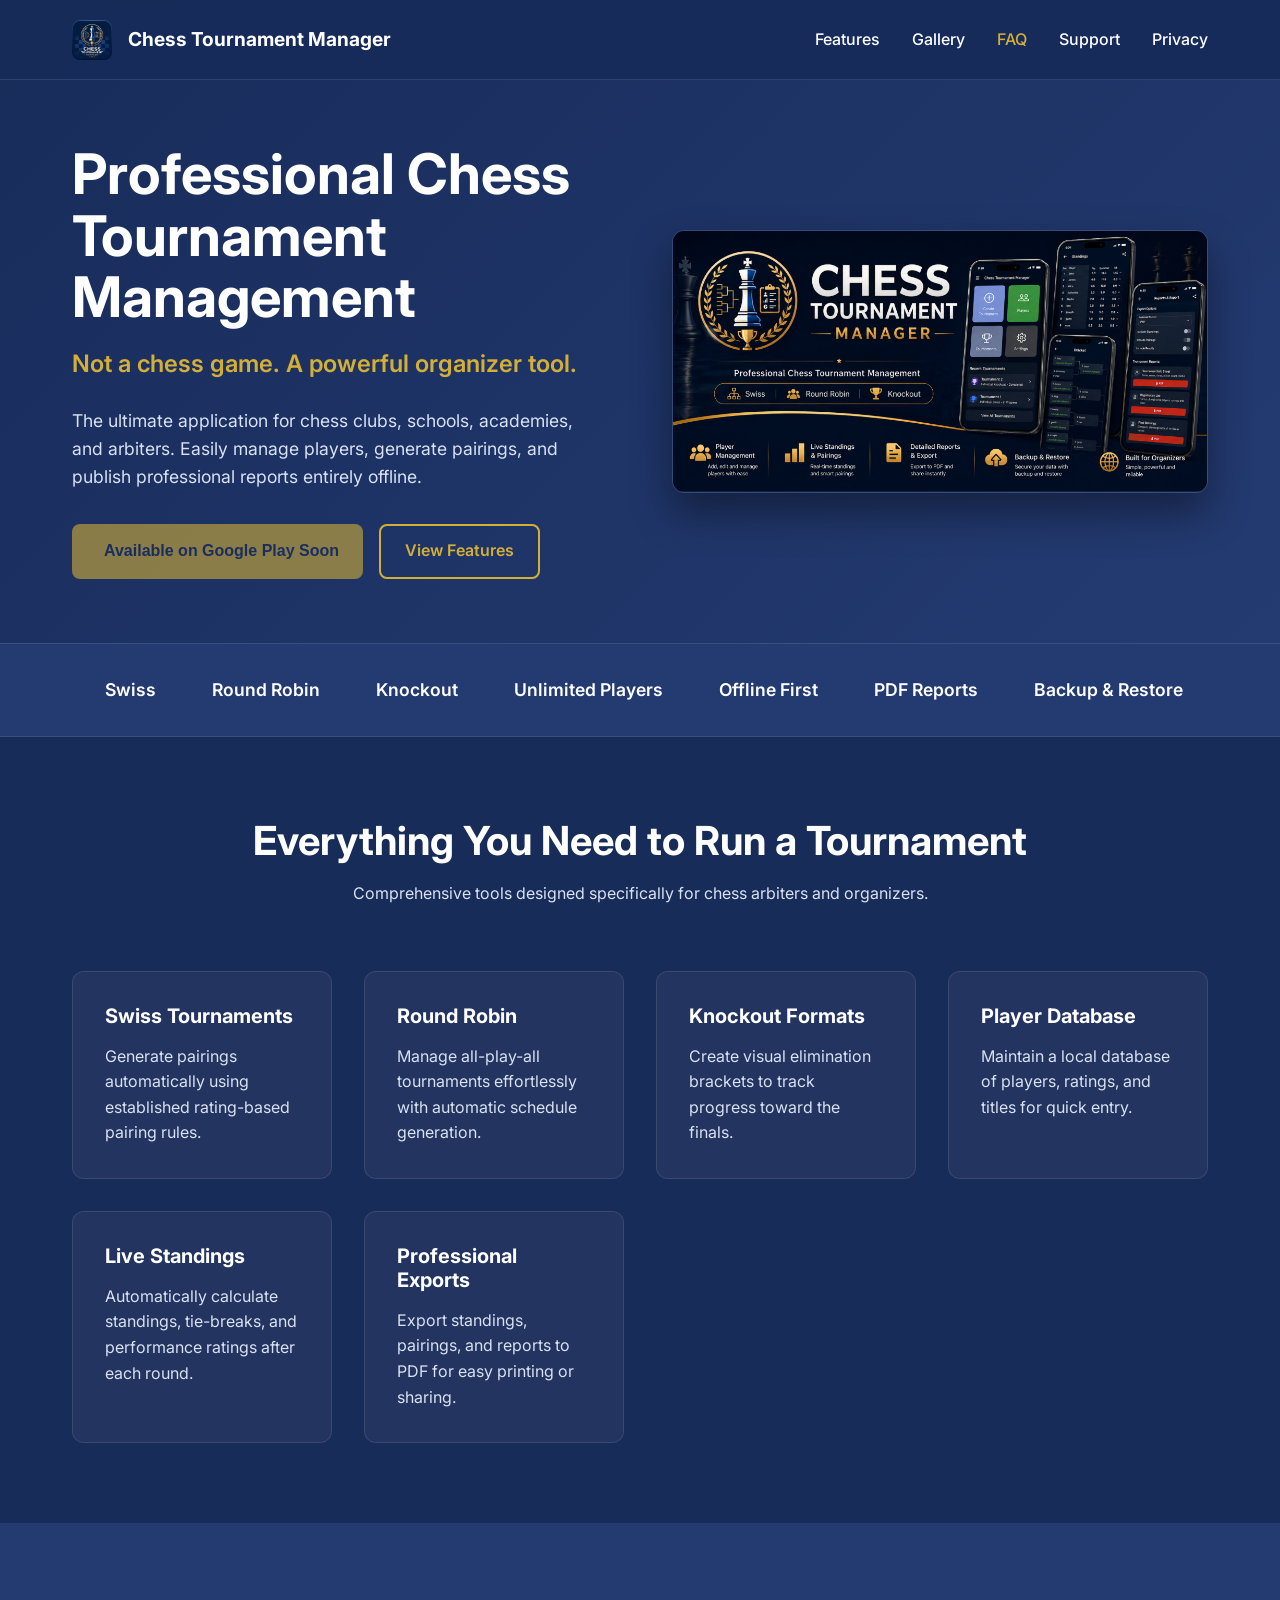
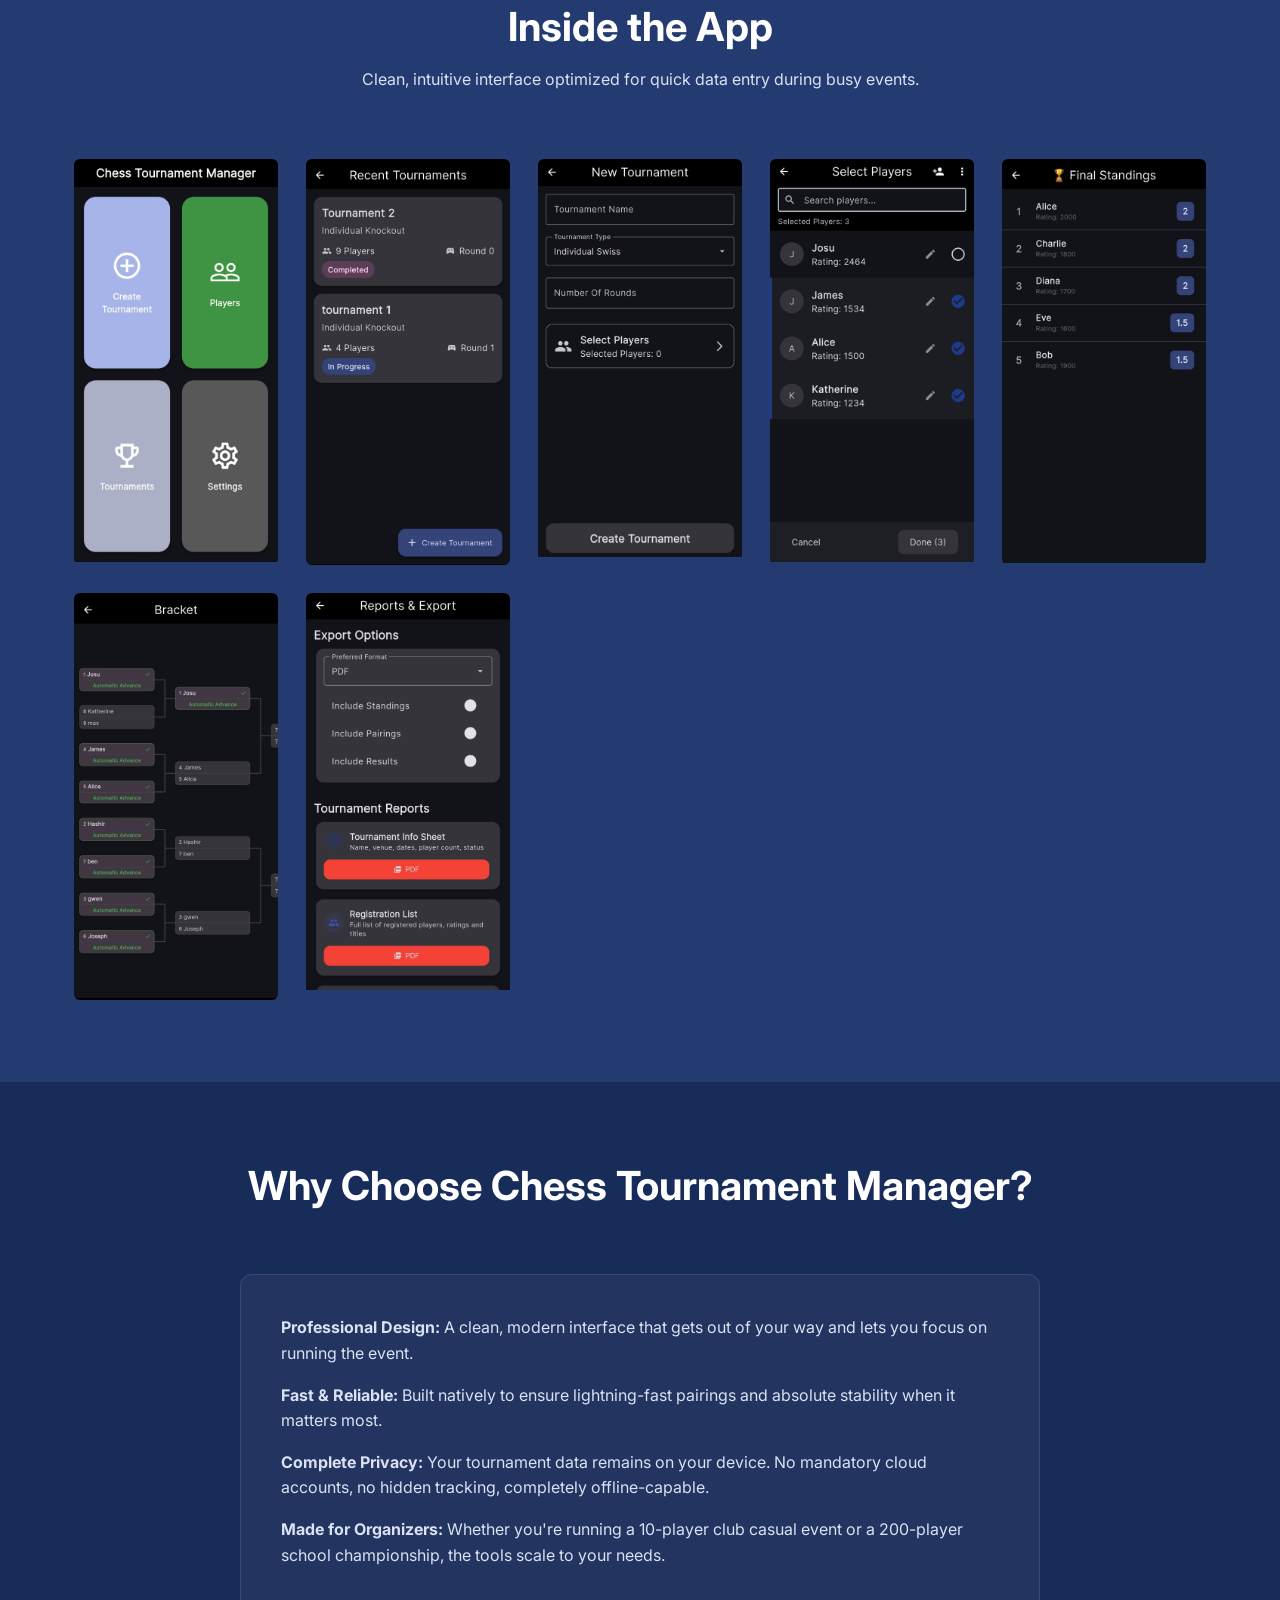
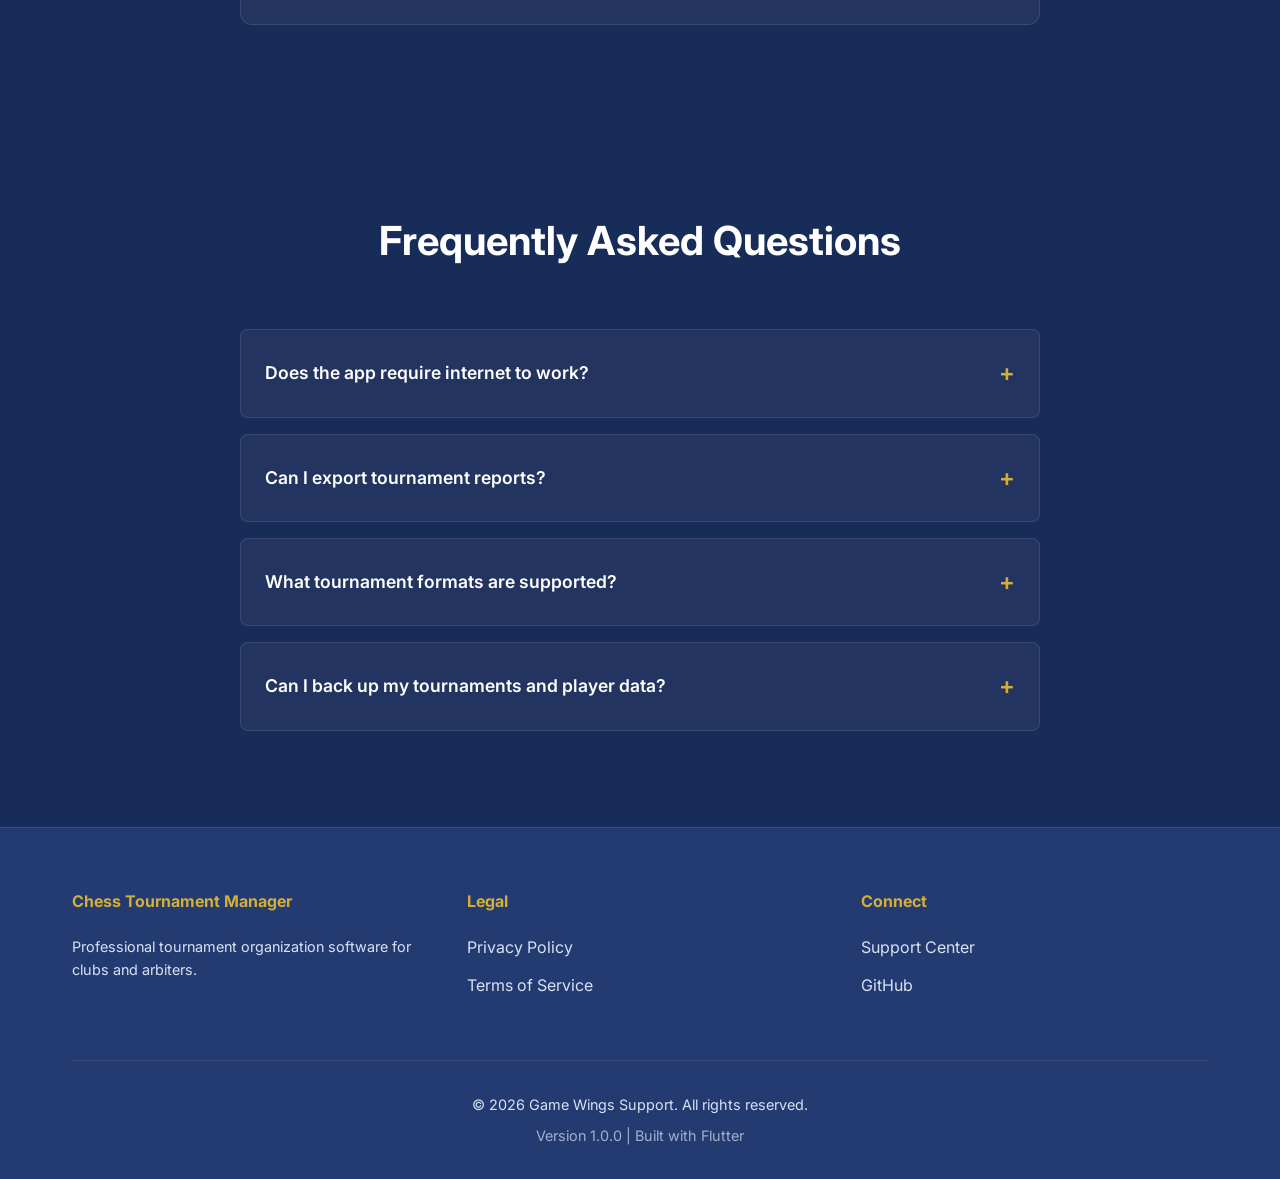
==== index.html @ 35e57555 "Initial release of Chess Tournament Manager website" ====
<!DOCTYPE html>
<html lang="en">
<head>
    <meta charset="UTF-8">
    <meta name="viewport" content="width=device-width, initial-scale=1.0">
    <meta name="description" content="Chess Tournament Manager is a professional application for organizing and managing chess tournaments including Swiss, Round Robin, and Knockout formats. Designed for clubs, schools, and academies.">
    
    <!-- Open Graph Tags -->
    <meta property="og:title" content="Chess Tournament Manager">
    <meta property="og:description" content="Professional chess tournament management application. Supports Swiss, Round Robin, Knockout, and more.">
    <meta property="og:type" content="website">
    <meta property="og:url" content="https://Rohith013.github.io/chesstournamentmanager-website/">
    <meta property="og:image" content="https://Rohith013.github.io/chesstournamentmanager-website/Images/feature-graphic.png">
    
    <!-- Twitter Card Tags -->
    <meta name="twitter:card" content="summary_large_image">
    <meta name="twitter:title" content="Chess Tournament Manager">
    <meta name="twitter:description" content="Professional chess tournament management application. Supports Swiss, Round Robin, Knockout, and more.">
    <meta name="twitter:image" content="https://Rohith013.github.io/chesstournamentmanager-website/Images/feature-graphic.png">

    <!-- SEO Links -->
    <link rel="canonical" href="https://Rohith013.github.io/chesstournamentmanager-website/">
    <link rel="icon" type="image/png" href="Images/logo.png">

    <title>Chess Tournament Manager | Professional Tournament Software</title>

    <!-- Google Fonts: Inter -->
    <link rel="preconnect" href="https://fonts.googleapis.com">
    <link rel="preconnect" href="https://fonts.gstatic.com" crossorigin>
    <link href="https://fonts.googleapis.com/css2?family=Inter:wght@400;500;600;700&display=swap" rel="stylesheet">
    
    <!-- Phosphor Icons -->
    <script src="https://unpkg.com/@phosphor-icons/web"></script>

    <!-- Styles -->
    <link rel="stylesheet" href="css/style.css">
</head>
<body>

    <!-- Header -->
    <header>
        <div class="container nav-container">
            <a href="index.html" class="logo-container" aria-label="Chess Tournament Manager Home">
                <img src="Images/logo.png" alt="Chess Tournament Manager Logo">
                <span>Chess Tournament Manager</span>
            </a>
            
            <button class="mobile-menu-btn" aria-label="Toggle Navigation Menu">
                <i class="ph ph-list"></i>
            </button>
            
            <nav>
                <ul class="nav-links">
                    <li><a href="#features">Features</a></li>
                    <li><a href="#screenshots">Gallery</a></li>
                    <li><a href="#faq">FAQ</a></li>
                    <li><a href="support.html">Support</a></li>
                    <li><a href="privacy.html">Privacy</a></li>
                </ul>
            </nav>
        </div>
    </header>

    <!-- Main Content -->
    <main>
        <!-- Hero Section -->
        <section class="hero fade-in">
            <div class="container hero-content">
                <div class="hero-text">
                    <h1>Professional Chess Tournament Management</h1>
                    <p class="hero-subtitle">Not a chess game. A powerful organizer tool.</p>
                    <p class="hero-description">The ultimate application for chess clubs, schools, academies, and arbiters. Easily manage players, generate pairings, and publish professional reports entirely offline.</p>
                    
                    <div class="hero-buttons">
                        <button class="btn btn-primary disabled" aria-label="Download App" disabled>
                            <i class="ph-fill ph-google-play-logo"></i>
                            Available on Google Play Soon
                        </button>
                        <a href="#features" class="btn btn-secondary">
                            View Features
                        </a>
                    </div>
                </div>
                <div class="hero-image-container">
                    <img src="Images/feature-graphic.png" alt="Chess Tournament Manager App Preview showing tournament brackets and standings">
                </div>
            </div>
        </section>

        <!-- Statistics/Highlights Bar -->
        <section class="stats-bar fade-in">
            <div class="container">
                <div class="stats-grid">
                    <div class="stat-item">
                        <i class="ph ph-check-circle"></i> Swiss
                    </div>
                    <div class="stat-item">
                        <i class="ph ph-check-circle"></i> Round Robin
                    </div>
                    <div class="stat-item">
                        <i class="ph ph-check-circle"></i> Knockout
                    </div>
                    <div class="stat-item">
                        <i class="ph ph-users"></i> Unlimited Players
                    </div>
                    <div class="stat-item">
                        <i class="ph ph-wifi-slash"></i> Offline First
                    </div>
                    <div class="stat-item">
                        <i class="ph ph-file-pdf"></i> PDF Reports
                    </div>
                    <div class="stat-item">
                        <i class="ph ph-cloud-arrow-up"></i> Backup & Restore
                    </div>
                </div>
            </div>
        </section>

        <!-- Features Section -->
        <section id="features" class="features section-padding fade-in">
            <div class="container">
                <div class="section-header">
                    <h2>Everything You Need to Run a Tournament</h2>
                    <p>Comprehensive tools designed specifically for chess arbiters and organizers.</p>
                </div>
                
                <div class="features-grid">
                    <div class="feature-card">
                        <i class="ph ph-git-merge feature-icon"></i>
                        <h3>Swiss Tournaments</h3>
                        <p>Generate pairings automatically using established rating-based pairing rules.</p>
                    </div>
                    <div class="feature-card">
                        <i class="ph ph-arrows-clockwise feature-icon"></i>
                        <h3>Round Robin</h3>
                        <p>Manage all-play-all tournaments effortlessly with automatic schedule generation.</p>
                    </div>
                    <div class="feature-card">
                        <i class="ph ph-tree-structure feature-icon"></i>
                        <h3>Knockout Formats</h3>
                        <p>Create visual elimination brackets to track progress toward the finals.</p>
                    </div>
                    <div class="feature-card">
                        <i class="ph ph-address-book feature-icon"></i>
                        <h3>Player Database</h3>
                        <p>Maintain a local database of players, ratings, and titles for quick entry.</p>
                    </div>
                    <div class="feature-card">
                        <i class="ph ph-list-numbers feature-icon"></i>
                        <h3>Live Standings</h3>
                        <p>Automatically calculate standings, tie-breaks, and performance ratings after each round.</p>
                    </div>
                    <div class="feature-card">
                        <i class="ph ph-download-simple feature-icon"></i>
                        <h3>Professional Exports</h3>
                        <p>Export standings, pairings, and reports to PDF for easy printing or sharing.</p>
                    </div>
                </div>
            </div>
        </section>

        <!-- Screenshots Section -->
        <section id="screenshots" class="screenshots section-padding fade-in">
            <div class="container">
                <div class="section-header">
                    <h2>Inside the App</h2>
                    <p>Clean, intuitive interface optimized for quick data entry during busy events.</p>
                </div>
                
                <div class="gallery-container">
                    <div class="gallery-item" tabindex="0" role="button" aria-label="View Home Screen">
                        <img src="Images/screenshots/home.jpeg" alt="App Home Dashboard">
                    </div>
                    <div class="gallery-item" tabindex="0" role="button" aria-label="View Tournaments List">
                        <img src="Images/screenshots/tournaments.jpg" alt="Active Tournaments List">
                    </div>
                    <div class="gallery-item" tabindex="0" role="button" aria-label="View Create Tournament Screen">
                        <img src="Images/screenshots/create-tournament.jpg" alt="Create New Tournament Screen">
                    </div>
                    <div class="gallery-item" tabindex="0" role="button" aria-label="View Player Selection">
                        <img src="Images/screenshots/player-selection.jpg" alt="Player Selection and Database">
                    </div>
                    <div class="gallery-item" tabindex="0" role="button" aria-label="View Standings">
                        <img src="Images/screenshots/standings.jpg" alt="Live Tournament Standings">
                    </div>
                    <div class="gallery-item" tabindex="0" role="button" aria-label="View Brackets">
                        <img src="Images/screenshots/brackets.jpg" alt="Knockout Tournament Brackets">
                    </div>
                    <div class="gallery-item" tabindex="0" role="button" aria-label="View Reports">
                        <img src="Images/screenshots/reports.jpg" alt="Tournament PDF Reports Generation">
                    </div>
                </div>
            </div>
        </section>

        <!-- Why Choose Us Section -->
        <section class="why-choose section-padding fade-in">
            <div class="container">
                <div class="section-header">
                    <h2>Why Choose Chess Tournament Manager?</h2>
                </div>
                <div class="content-container">
                    <div class="content-block">
                        <p><strong>Professional Design:</strong> A clean, modern interface that gets out of your way and lets you focus on running the event.</p>
                        <p><strong>Fast & Reliable:</strong> Built natively to ensure lightning-fast pairings and absolute stability when it matters most.</p>
                        <p><strong>Complete Privacy:</strong> Your tournament data remains on your device. No mandatory cloud accounts, no hidden tracking, completely offline-capable.</p>
                        <p><strong>Made for Organizers:</strong> Whether you're running a 10-player club casual event or a 200-player school championship, the tools scale to your needs.</p>
                    </div>
                </div>
            </div>
        </section>

        <!-- FAQ Section -->
        <section id="faq" class="faq section-padding fade-in">
            <div class="container">
                <div class="section-header">
                    <h2>Frequently Asked Questions</h2>
                </div>
                <div class="faq-grid">
                    <details>
                        <summary>Does the app require internet to work?</summary>
                        <div class="faq-answer">
                            No. Chess Tournament Manager is designed as an "offline-first" application. You can create tournaments, add players, generate pairings, and calculate standings entirely without an internet connection. Internet is only required if you choose to share or export files via email/messaging apps.
                        </div>
                    </details>
                    <details>
                        <summary>Can I export tournament reports?</summary>
                        <div class="faq-answer">
                            Yes. You can export pairings, standings, and final tournament results as professional PDF files for printing or sharing.
                        </div>
                    </details>
                    <details>
                        <summary>What tournament formats are supported?</summary>
                        <div class="faq-answer">
                            The application fully supports Swiss System, Round Robin (All-Play-All), and Knockout (Elimination) tournament formats.
                        </div>
                    </details>
                    <details>
                        <summary>Can I back up my tournaments and player data?</summary>
                        <div class="faq-answer">
                            Yes. You can securely back up all your data to a local file on your device and restore it later or transfer it to another device.
                        </div>
                    </details>
                </div>
            </div>
        </section>
    </main>

    <!-- Lightbox Modal -->
    <div id="lightbox" class="lightbox" role="dialog" aria-modal="true" aria-label="Image Preview">
        <button class="lightbox-close" aria-label="Close Lightbox"><i class="ph ph-x"></i></button>
        <img id="lightbox-img" class="lightbox-content" src="" alt="">
    </div>

    <!-- Footer -->
    <footer>
        <div class="container">
            <div class="footer-grid">
                <div class="footer-col">
                    <h4>Chess Tournament Manager</h4>
                    <p style="color: var(--text-body); font-size: 0.9rem;">Professional tournament organization software for clubs and arbiters.</p>
                </div>
                
                <!-- Future Apps Container (Hidden for now, prepared structure) -->
                <!-- 
                <div class="footer-col">
                    <h4>Our Apps</h4>
                    <ul class="footer-links">
                        <li><a href="#">Chess Tournament Manager</a></li>
                        <li><span style="color: var(--text-body); opacity: 0.7;">Chess Trainer (Coming Soon)</span></li>
                    </ul>
                </div>
                -->

                <div class="footer-col">
                    <h4>Legal</h4>
                    <ul class="footer-links">
                        <li><a href="privacy.html">Privacy Policy</a></li>
                        <li><a href="terms.html">Terms of Service</a></li>
                    </ul>
                </div>
                
                <div class="footer-col">
                    <h4>Connect</h4>
                    <ul class="footer-links">
                        <li><a href="support.html">Support Center</a></li>
                        <li><a href="https://github.com/Rohith013/chesstournamentmanager-website" target="_blank" rel="noopener noreferrer">GitHub</a></li>
                    </ul>
                </div>
            </div>
            
            <div class="footer-bottom">
                <p>&copy; 2026 Game Wings Support. All rights reserved.</p>
                <p style="margin-top: 0.5rem; opacity: 0.7;">Version 1.0.0 | Built with Flutter</p>
            </div>
        </div>
    </footer>

    <!-- Scripts -->
    <script src="js/script.js"></script>
</body>
</html>
---- css/style.css ----
:root {
    /* Brand Colors */
    --primary-bg: #182C5A;
    --secondary-bg: #243B72;
    --card-bg: #22345F;
    --accent-gold: #D4AF37;
    --hover-gold: #F5C542;
    --text-main: #FFFFFF;
    --text-body: #D9E1F2;
    --border-color: rgba(255, 255, 255, 0.1);
    
    /* Typography */
    --font-heading: 'Inter', system-ui, -apple-system, sans-serif;
    --font-body: 'Inter', system-ui, -apple-system, sans-serif;
    
    /* Spacing & Layout */
    --max-width: 1200px;
    --header-height: 80px;
    
    /* Animation */
    --transition: 0.3s ease-in-out;
}

/* Reset & Base */
* {
    margin: 0;
    padding: 0;
    box-sizing: border-box;
}

html {
    scroll-behavior: smooth;
    font-size: 16px;
}

body {
    font-family: var(--font-body);
    background-color: var(--primary-bg);
    color: var(--text-body);
    line-height: 1.6;
    overflow-x: hidden;
}

h1, h2, h3, h4, h5, h6 {
    font-family: var(--font-heading);
    color: var(--text-main);
    line-height: 1.2;
}

a {
    color: var(--accent-gold);
    text-decoration: none;
    transition: color var(--transition);
}

a:hover, a:focus {
    color: var(--hover-gold);
}

img {
    max-width: 100%;
    height: auto;
    display: block;
}

/* Utility Classes */
.container {
    max-width: var(--max-width);
    margin: 0 auto;
    padding: 0 2rem;
}

.text-center { text-align: center; }
.section-padding { padding: 5rem 0; }
.visually-hidden {
    position: absolute;
    width: 1px;
    height: 1px;
    padding: 0;
    margin: -1px;
    overflow: hidden;
    clip: rect(0, 0, 0, 0);
    border: 0;
}

/* Focus Indicators (Accessibility) */
*:focus-visible {
    outline: 2px dashed var(--accent-gold);
    outline-offset: 4px;
}

/* Buttons */
.btn {
    display: inline-flex;
    align-items: center;
    justify-content: center;
    padding: 0.8rem 1.5rem;
    font-size: 1rem;
    font-weight: 600;
    border-radius: 8px;
    cursor: pointer;
    transition: all var(--transition);
    border: none;
    gap: 0.5rem;
}

.btn-primary {
    background-color: var(--accent-gold);
    color: var(--primary-bg);
}

.btn-primary:hover, .btn-primary:focus {
    background-color: var(--hover-gold);
    transform: translateY(-2px);
    box-shadow: 0 4px 15px rgba(212, 175, 55, 0.3);
}

.btn-secondary {
    background-color: transparent;
    color: var(--accent-gold);
    border: 2px solid var(--accent-gold);
}

.btn-secondary:hover, .btn-secondary:focus {
    background-color: rgba(212, 175, 55, 0.1);
    transform: translateY(-2px);
}

.btn:disabled, .btn.disabled {
    opacity: 0.6;
    cursor: not-allowed;
    pointer-events: none;
}

/* Header & Navigation */
header {
    background-color: rgba(24, 44, 90, 0.95);
    backdrop-filter: blur(10px);
    position: fixed;
    width: 100%;
    top: 0;
    z-index: 1000;
    border-bottom: 1px solid var(--border-color);
    height: var(--header-height);
    display: flex;
    align-items: center;
}

.nav-container {
    display: flex;
    justify-content: space-between;
    align-items: center;
    width: 100%;
}

.logo-container {
    display: flex;
    align-items: center;
    gap: 1rem;
    color: var(--text-main);
    font-weight: 700;
    font-size: 1.2rem;
}

.logo-container img {
    height: 40px;
    width: auto;
}

.nav-links {
    display: flex;
    gap: 2rem;
    list-style: none;
}

.nav-links a {
    color: var(--text-main);
    font-weight: 500;
}

.nav-links a:hover, .nav-links a:focus, .nav-links a.active {
    color: var(--accent-gold);
}

.mobile-menu-btn {
    display: none;
    background: none;
    border: none;
    color: var(--text-main);
    font-size: 1.5rem;
    cursor: pointer;
}

/* Hero Section */
.hero {
    padding-top: calc(var(--header-height) + 4rem);
    padding-bottom: 4rem;
    background: linear-gradient(135deg, var(--primary-bg) 0%, var(--secondary-bg) 100%);
    position: relative;
    overflow: hidden;
}

.hero-content {
    display: grid;
    grid-template-columns: 1fr 1fr;
    gap: 4rem;
    align-items: center;
}

.hero-text h1 {
    font-size: 3.5rem;
    margin-bottom: 1rem;
    line-height: 1.1;
}

.hero-subtitle {
    font-size: 1.5rem;
    color: var(--accent-gold);
    margin-bottom: 1.5rem;
    font-weight: 600;
}

.hero-description {
    font-size: 1.1rem;
    margin-bottom: 2rem;
    color: var(--text-body);
}

.hero-warning {
    display: inline-block;
    background-color: rgba(255, 255, 255, 0.05);
    padding: 0.5rem 1rem;
    border-radius: 4px;
    border-left: 4px solid var(--accent-gold);
    margin-bottom: 2rem;
    font-size: 0.9rem;
}

.hero-buttons {
    display: flex;
    gap: 1rem;
    flex-wrap: wrap;
}

.hero-image-container {
    position: relative;
}

.hero-image-container img {
    border-radius: 12px;
    box-shadow: 0 20px 40px rgba(0, 0, 0, 0.4);
    border: 1px solid var(--border-color);
}

/* Statistics Bar */
.stats-bar {
    background-color: var(--secondary-bg);
    border-top: 1px solid var(--border-color);
    border-bottom: 1px solid var(--border-color);
    padding: 2rem 0;
}

.stats-grid {
    display: flex;
    justify-content: center;
    gap: 3rem;
    flex-wrap: wrap;
}

.stat-item {
    display: flex;
    align-items: center;
    gap: 0.5rem;
    color: var(--text-main);
    font-weight: 600;
    font-size: 1.1rem;
}

.stat-item i {
    color: var(--accent-gold);
    font-size: 1.5rem;
}

/* Features Section */
.features {
    background-color: var(--primary-bg);
}

.section-header {
    text-align: center;
    margin-bottom: 4rem;
}

.section-header h2 {
    font-size: 2.5rem;
    margin-bottom: 1rem;
}

.features-grid {
    display: grid;
    grid-template-columns: repeat(auto-fit, minmax(250px, 1fr));
    gap: 2rem;
}

.feature-card {
    background-color: var(--card-bg);
    padding: 2rem;
    border-radius: 12px;
    border: 1px solid var(--border-color);
    transition: transform var(--transition);
}

.feature-card:hover {
    transform: translateY(-5px);
    border-color: rgba(212, 175, 55, 0.3);
}

.feature-icon {
    font-size: 2.5rem;
    color: var(--accent-gold);
    margin-bottom: 1.5rem;
}

.feature-card h3 {
    margin-bottom: 1rem;
    font-size: 1.25rem;
}

/* Screenshots Gallery */
.screenshots {
    background-color: var(--secondary-bg);
}

.gallery-container {
    display: grid;
    grid-template-columns: repeat(auto-fill, minmax(200px, 1fr));
    gap: 1.5rem;
}

.gallery-item {
    cursor: pointer;
    overflow: hidden;
    border-radius: 8px;
    border: 2px solid transparent;
    transition: all var(--transition);
}

.gallery-item:hover, .gallery-item:focus {
    border-color: var(--accent-gold);
    transform: scale(1.02);
}

/* Lightbox Modal */
.lightbox {
    display: none;
    position: fixed;
    top: 0;
    left: 0;
    width: 100%;
    height: 100%;
    background-color: rgba(11, 19, 43, 0.95);
    z-index: 2000;
    align-items: center;
    justify-content: center;
    padding: 2rem;
}

.lightbox.active {
    display: flex;
}

.lightbox-content {
    max-width: 90%;
    max-height: 90vh;
    border-radius: 8px;
    box-shadow: 0 0 30px rgba(0,0,0,0.5);
}

.lightbox-close {
    position: absolute;
    top: 2rem;
    right: 2rem;
    background: none;
    border: none;
    color: var(--text-main);
    font-size: 2rem;
    cursor: pointer;
    transition: color var(--transition);
}

.lightbox-close:hover {
    color: var(--accent-gold);
}

/* Why Choose Us & FAQ */
.why-choose, .faq {
    background-color: var(--primary-bg);
}

.faq-grid {
    max-width: 800px;
    margin: 0 auto;
}

details {
    background-color: var(--card-bg);
    border: 1px solid var(--border-color);
    border-radius: 8px;
    margin-bottom: 1rem;
    overflow: hidden;
}

summary {
    padding: 1.5rem;
    font-size: 1.1rem;
    font-weight: 600;
    color: var(--text-main);
    cursor: pointer;
    list-style: none;
    display: flex;
    justify-content: space-between;
    align-items: center;
}

summary::-webkit-details-marker {
    display: none;
}

summary::after {
    content: '+';
    color: var(--accent-gold);
    font-size: 1.5rem;
    transition: transform var(--transition);
}

details[open] summary::after {
    transform: rotate(45deg);
}

details[open] summary {
    border-bottom: 1px solid var(--border-color);
}

.faq-answer {
    padding: 1.5rem;
    color: var(--text-body);
}

/* Footer */
footer {
    background-color: var(--secondary-bg);
    padding: 4rem 0 2rem;
    border-top: 1px solid var(--border-color);
}

.footer-grid {
    display: grid;
    grid-template-columns: repeat(auto-fit, minmax(200px, 1fr));
    gap: 3rem;
    margin-bottom: 3rem;
}

.footer-col h4 {
    margin-bottom: 1.5rem;
    color: var(--accent-gold);
}

.footer-links {
    list-style: none;
}

.footer-links li {
    margin-bottom: 0.8rem;
}

.footer-links a {
    color: var(--text-body);
}

.footer-links a:hover, .footer-links a:focus {
    color: var(--hover-gold);
}

.footer-bottom {
    text-align: center;
    padding-top: 2rem;
    border-top: 1px solid var(--border-color);
    color: var(--text-body);
    font-size: 0.9rem;
}

/* Internal Pages (Privacy, Terms, Support) */
.page-header {
    padding: calc(var(--header-height) + 4rem) 0 3rem;
    background-color: var(--secondary-bg);
    text-align: center;
    border-bottom: 1px solid var(--border-color);
}

.page-header h1 {
    font-size: 3rem;
}

.content-section {
    padding: 4rem 0;
}

.content-container {
    max-width: 800px;
    margin: 0 auto;
}

.content-block {
    background-color: var(--card-bg);
    padding: 2.5rem;
    border-radius: 12px;
    border: 1px solid var(--border-color);
    margin-bottom: 2rem;
}

.content-block h2 {
    color: var(--accent-gold);
    margin-bottom: 1.5rem;
    font-size: 1.8rem;
}

.content-block h3 {
    margin: 1.5rem 0 1rem;
    font-size: 1.3rem;
}

.content-block p, .content-block ul {
    margin-bottom: 1rem;
}

.content-block ul {
    padding-left: 1.5rem;
}

.content-block li {
    margin-bottom: 0.5rem;
}

/* 404 Page */
.error-page {
    min-height: 100vh;
    display: flex;
    align-items: center;
    justify-content: center;
    text-align: center;
    padding: 2rem;
}

.error-content h1 {
    font-size: 8rem;
    color: var(--accent-gold);
    margin-bottom: 1rem;
    line-height: 1;
}

.error-content h2 {
    font-size: 2rem;
    margin-bottom: 2rem;
}

/* Responsive Design */
@media (max-width: 992px) {
    .hero-content {
        grid-template-columns: 1fr;
        text-align: center;
    }
    
    .hero-buttons {
        justify-content: center;
    }
    
    .hero-warning {
        margin: 0 auto 2rem;
    }
}

@media (max-width: 768px) {
    .mobile-menu-btn {
        display: block;
    }
    
    .nav-links {
        position: fixed;
        top: var(--header-height);
        left: -100%;
        width: 100%;
        height: calc(100vh - var(--header-height));
        background-color: var(--primary-bg);
        flex-direction: column;
        align-items: center;
        padding-top: 2rem;
        transition: left var(--transition);
    }
    
    .nav-links.active {
        left: 0;
    }
    
    .hero-text h1 {
        font-size: 2.5rem;
    }
    
    .stats-grid {
        gap: 1.5rem;
        flex-direction: column;
        align-items: center;
    }
    
    .page-header h1 {
        font-size: 2.2rem;
    }
    
    .content-block {
        padding: 1.5rem;
    }
}

/* Animation Classes */
.fade-in {
    opacity: 0;
    transform: translateY(20px);
    transition: opacity 0.6s ease-out, transform 0.6s ease-out;
}

.fade-in.visible {
    opacity: 1;
    transform: translateY(0);
}
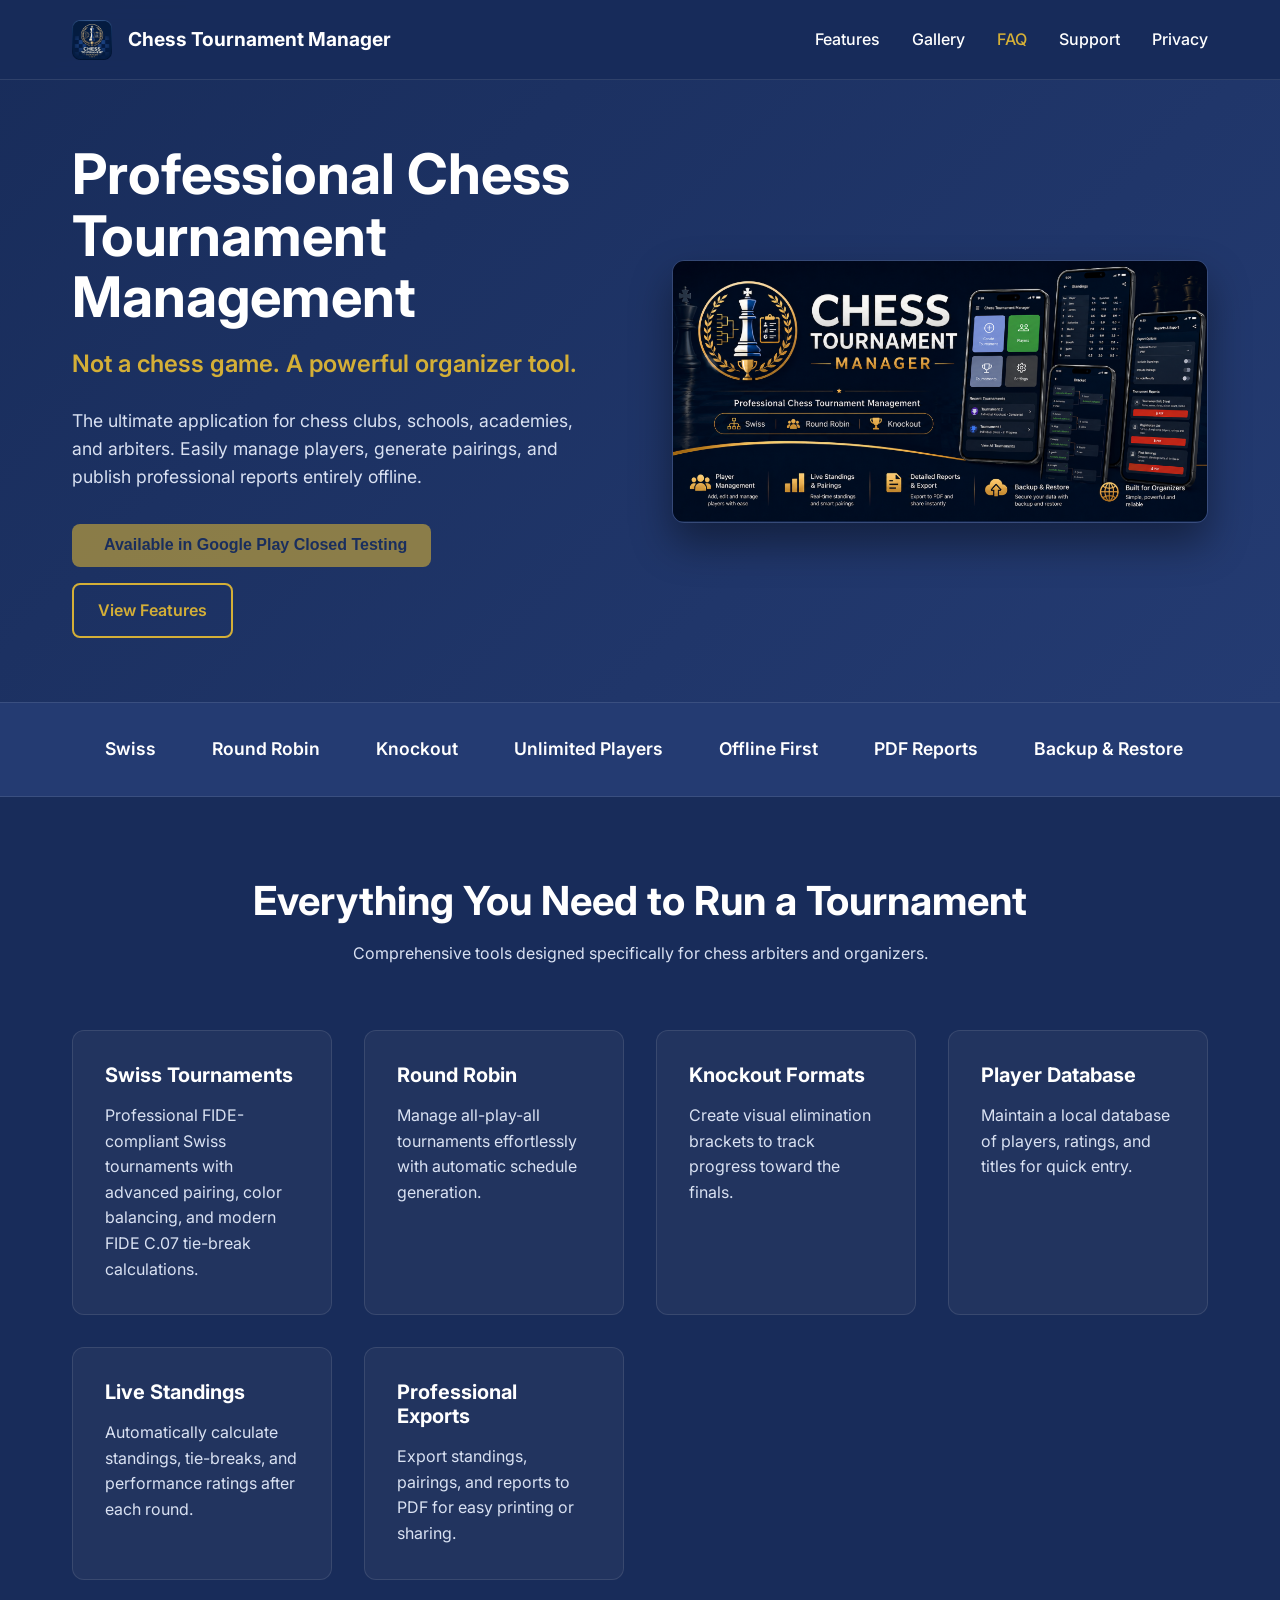
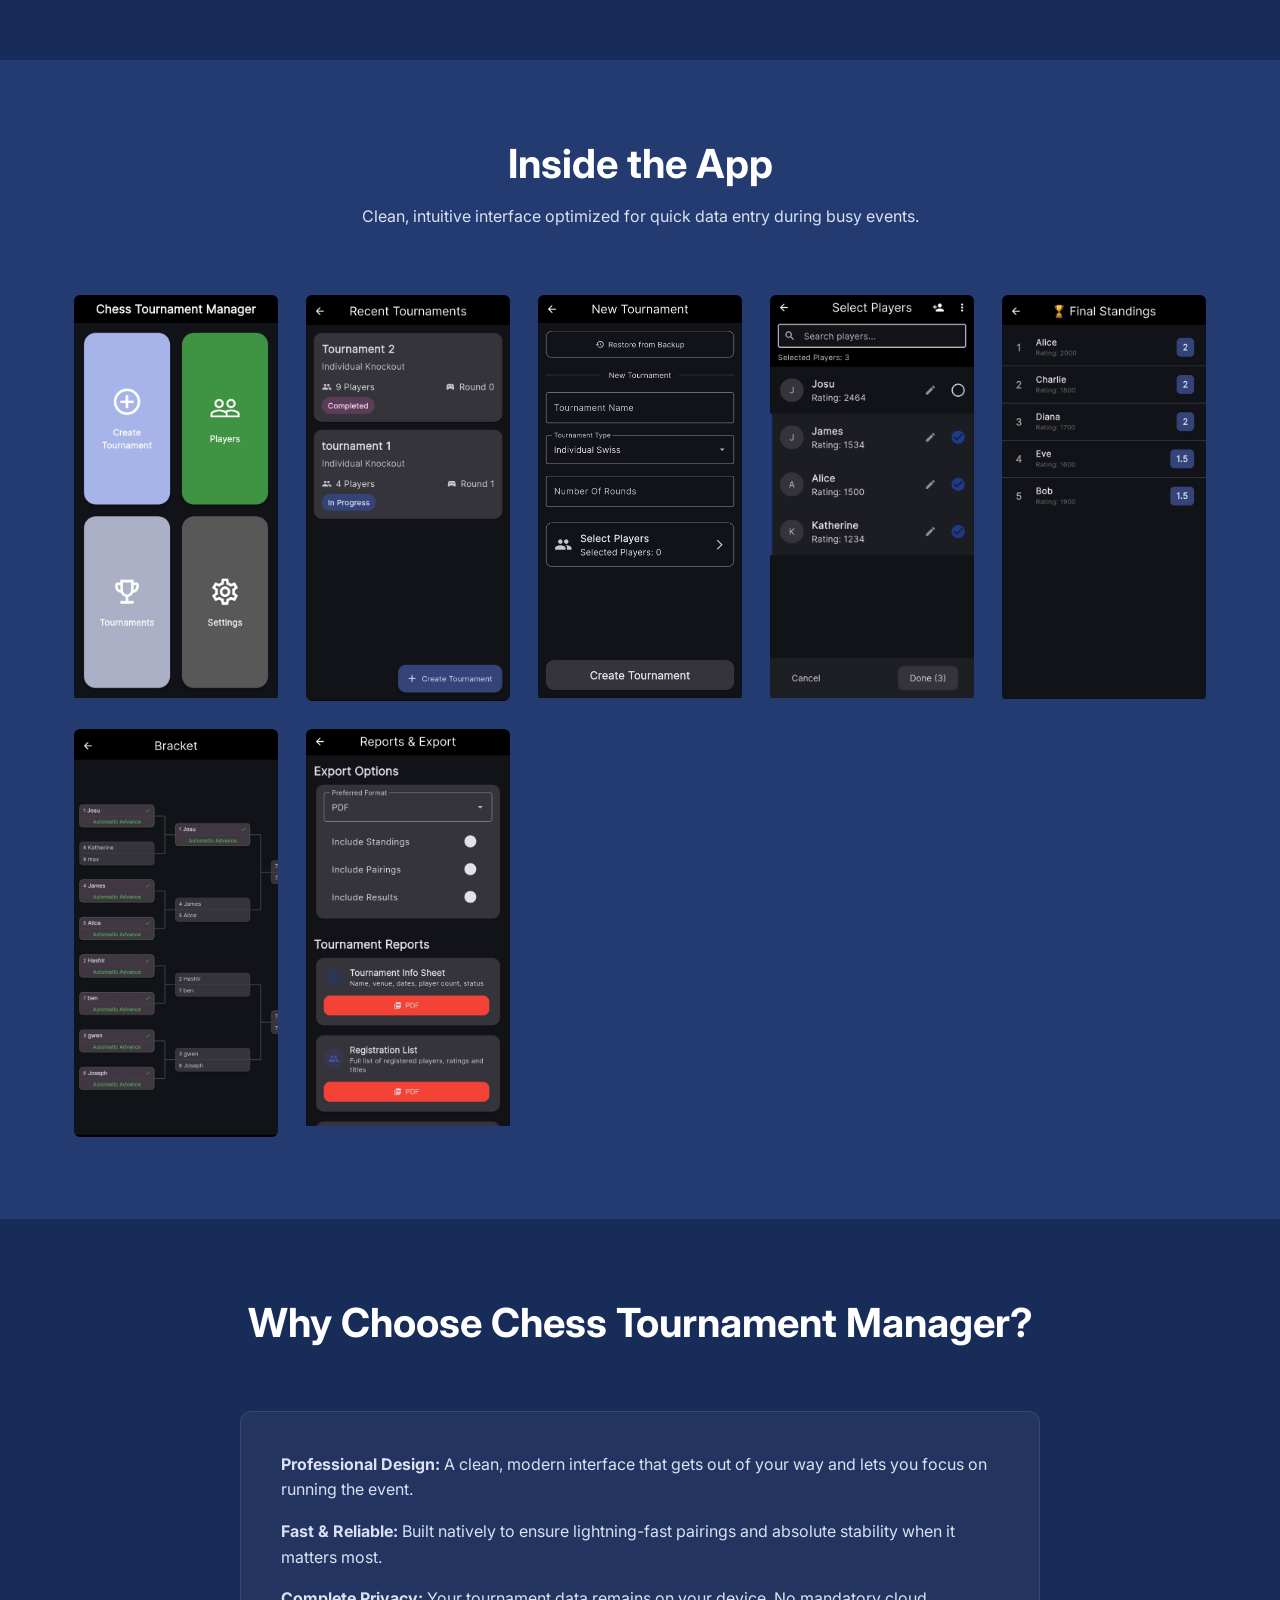
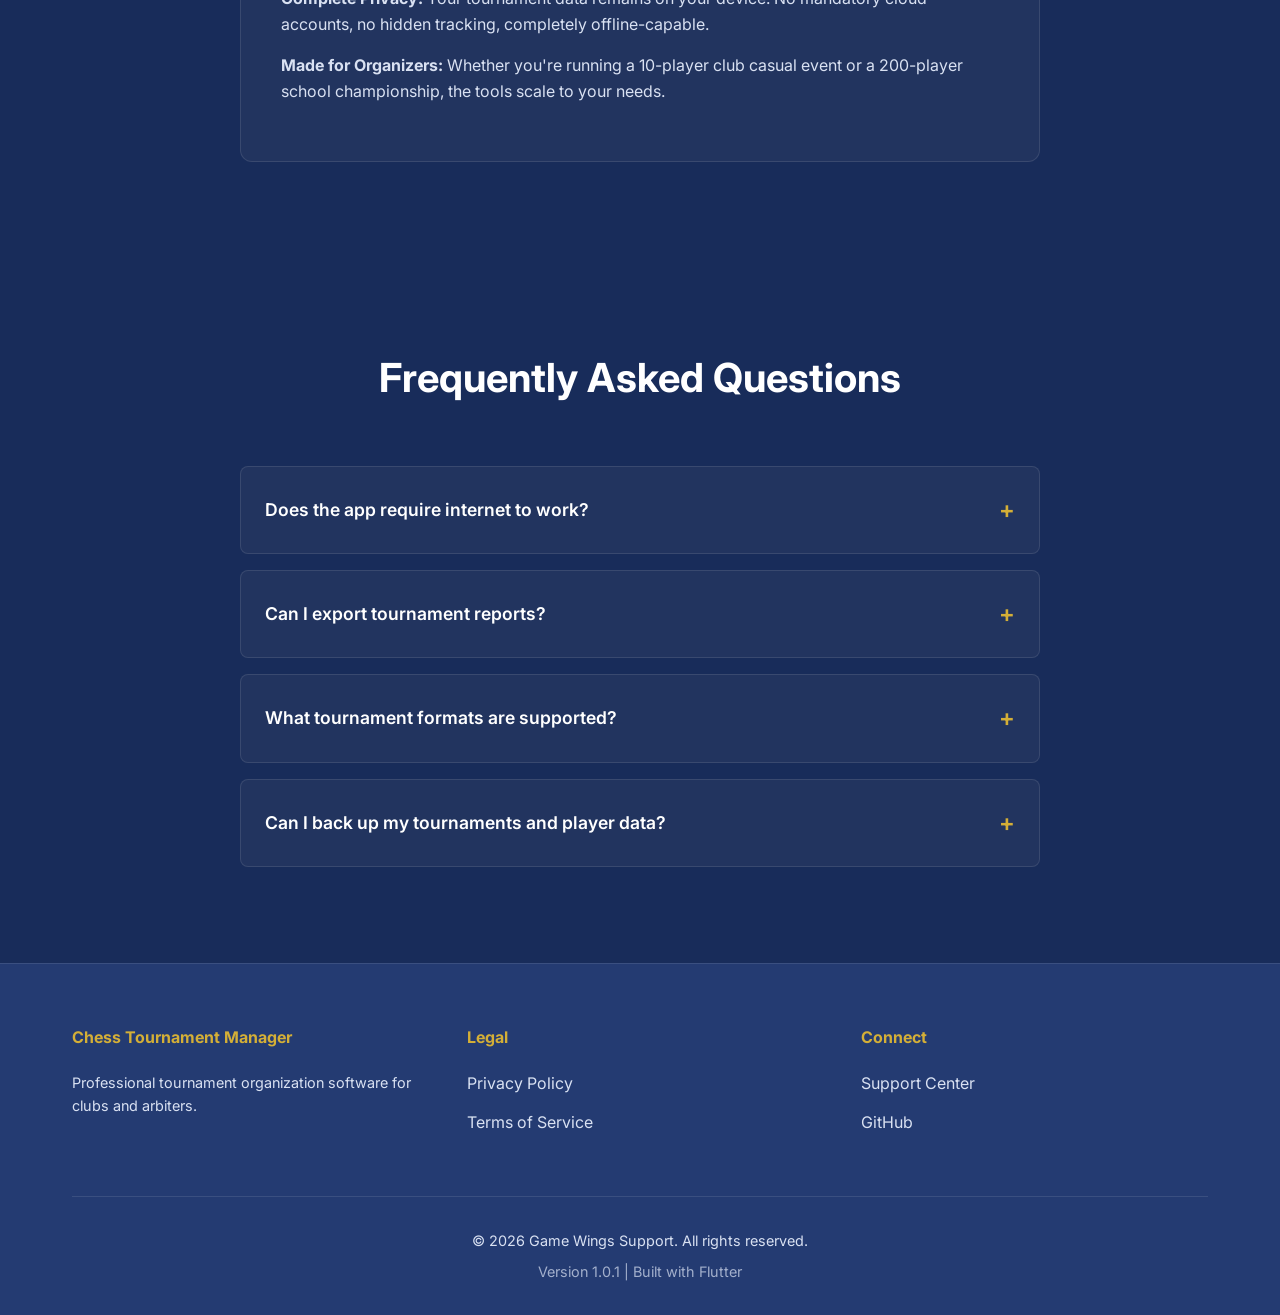
==== commit 6f3c9065: "Website: Update for Version 1.0.1 release" ====
--- a/index.html
+++ b/index.html
@@ -74,7 +74,7 @@
                     <div class="hero-buttons">
                         <button class="btn btn-primary disabled" aria-label="Download App" disabled>
                             <i class="ph-fill ph-google-play-logo"></i>
-                            Available on Google Play Soon
+                            Available in Google Play Closed Testing
                         </button>
                         <a href="#features" class="btn btn-secondary">
                             View Features
@@ -128,7 +128,7 @@
                     <div class="feature-card">
                         <i class="ph ph-git-merge feature-icon"></i>
                         <h3>Swiss Tournaments</h3>
-                        <p>Generate pairings automatically using established rating-based pairing rules.</p>
+                        <p>Professional FIDE-compliant Swiss tournaments with advanced pairing, color balancing, and modern FIDE C.07 tie-break calculations.</p>
                     </div>
                     <div class="feature-card">
                         <i class="ph ph-arrows-clockwise feature-icon"></i>
@@ -175,7 +175,7 @@
                         <img src="Images/screenshots/tournaments.jpg" alt="Active Tournaments List">
                     </div>
                     <div class="gallery-item" tabindex="0" role="button" aria-label="View Create Tournament Screen">
-                        <img src="Images/screenshots/create-tournament.jpg" alt="Create New Tournament Screen">
+                        <img src="Images/screenshots/create-tournament.jpg.jpeg" alt="Create New Tournament Screen">
                     </div>
                     <div class="gallery-item" tabindex="0" role="button" aria-label="View Player Selection">
                         <img src="Images/screenshots/player-selection.jpg" alt="Player Selection and Database">
@@ -291,7 +291,7 @@
             
             <div class="footer-bottom">
                 <p>&copy; 2026 Game Wings Support. All rights reserved.</p>
-                <p style="margin-top: 0.5rem; opacity: 0.7;">Version 1.0.0 | Built with Flutter</p>
+                <p style="margin-top: 0.5rem; opacity: 0.7;">Version 1.0.1 | Built with Flutter</p>
             </div>
         </div>
     </footer>
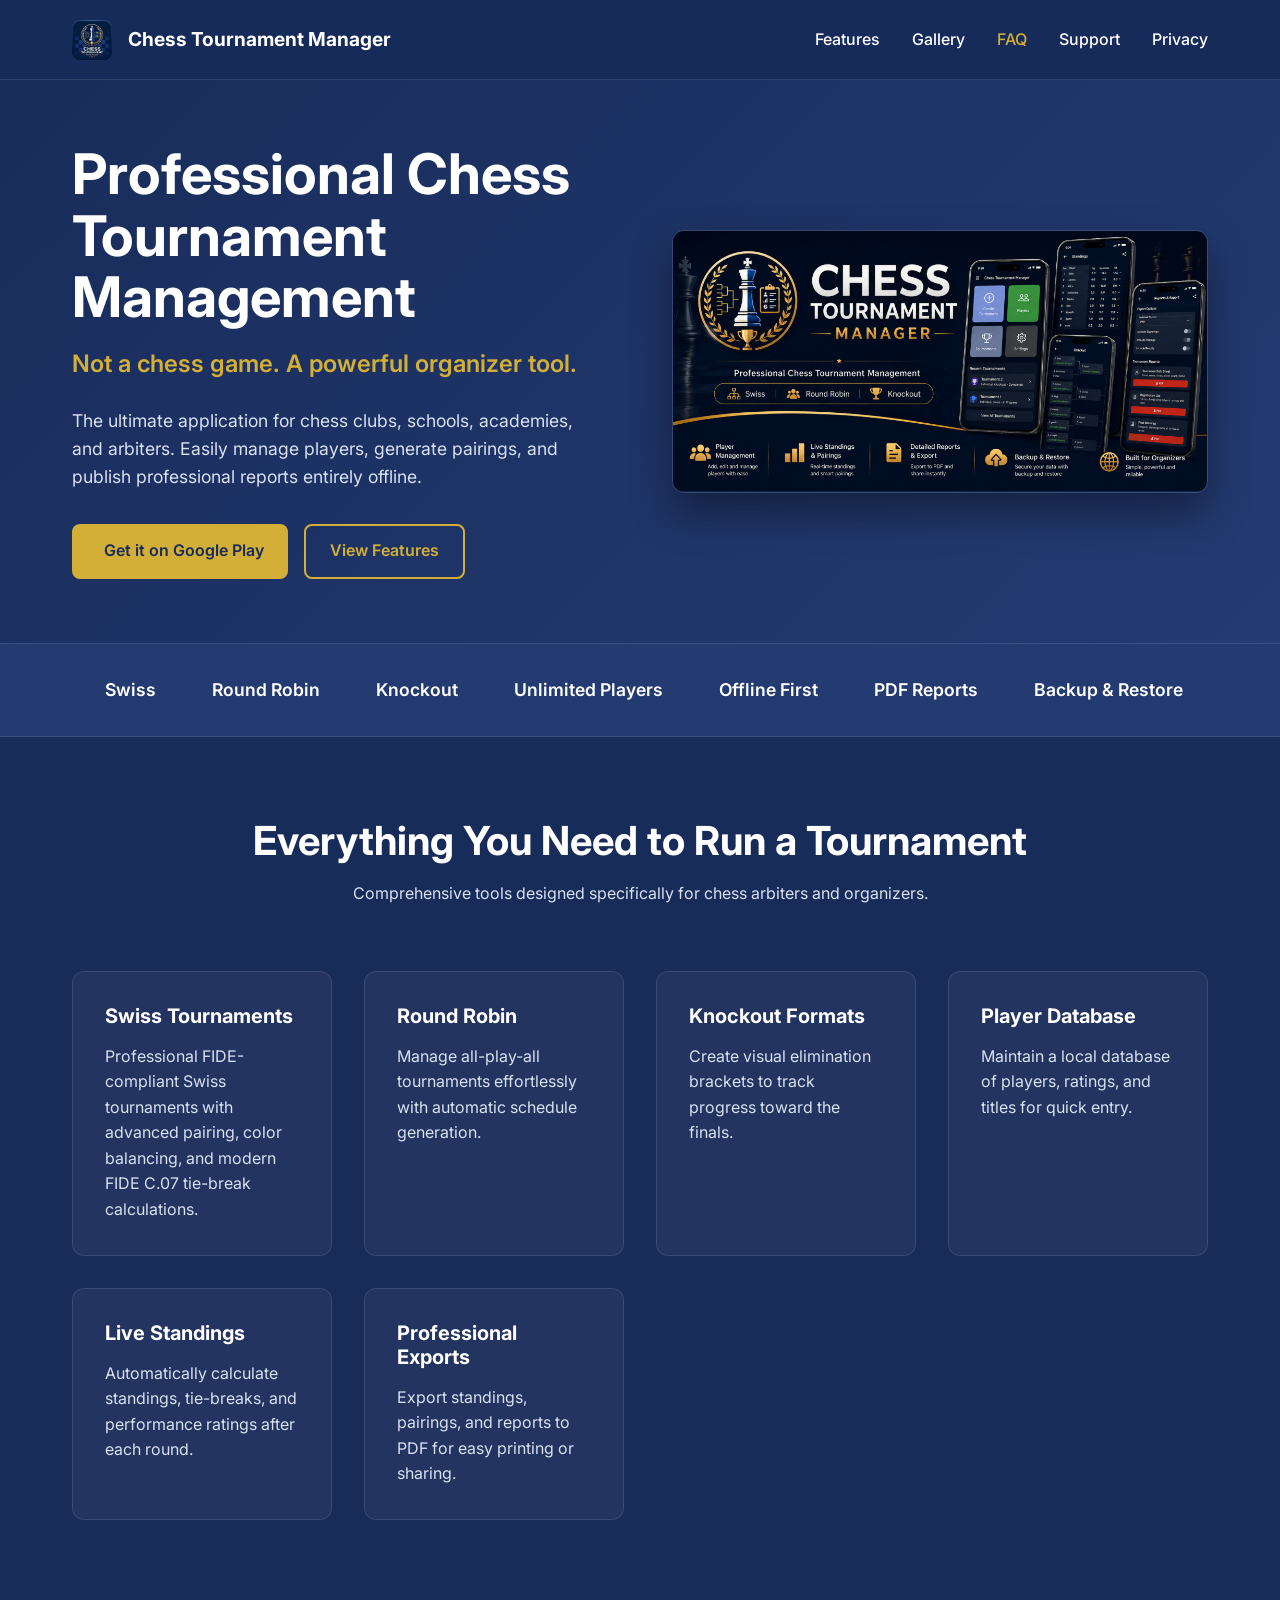
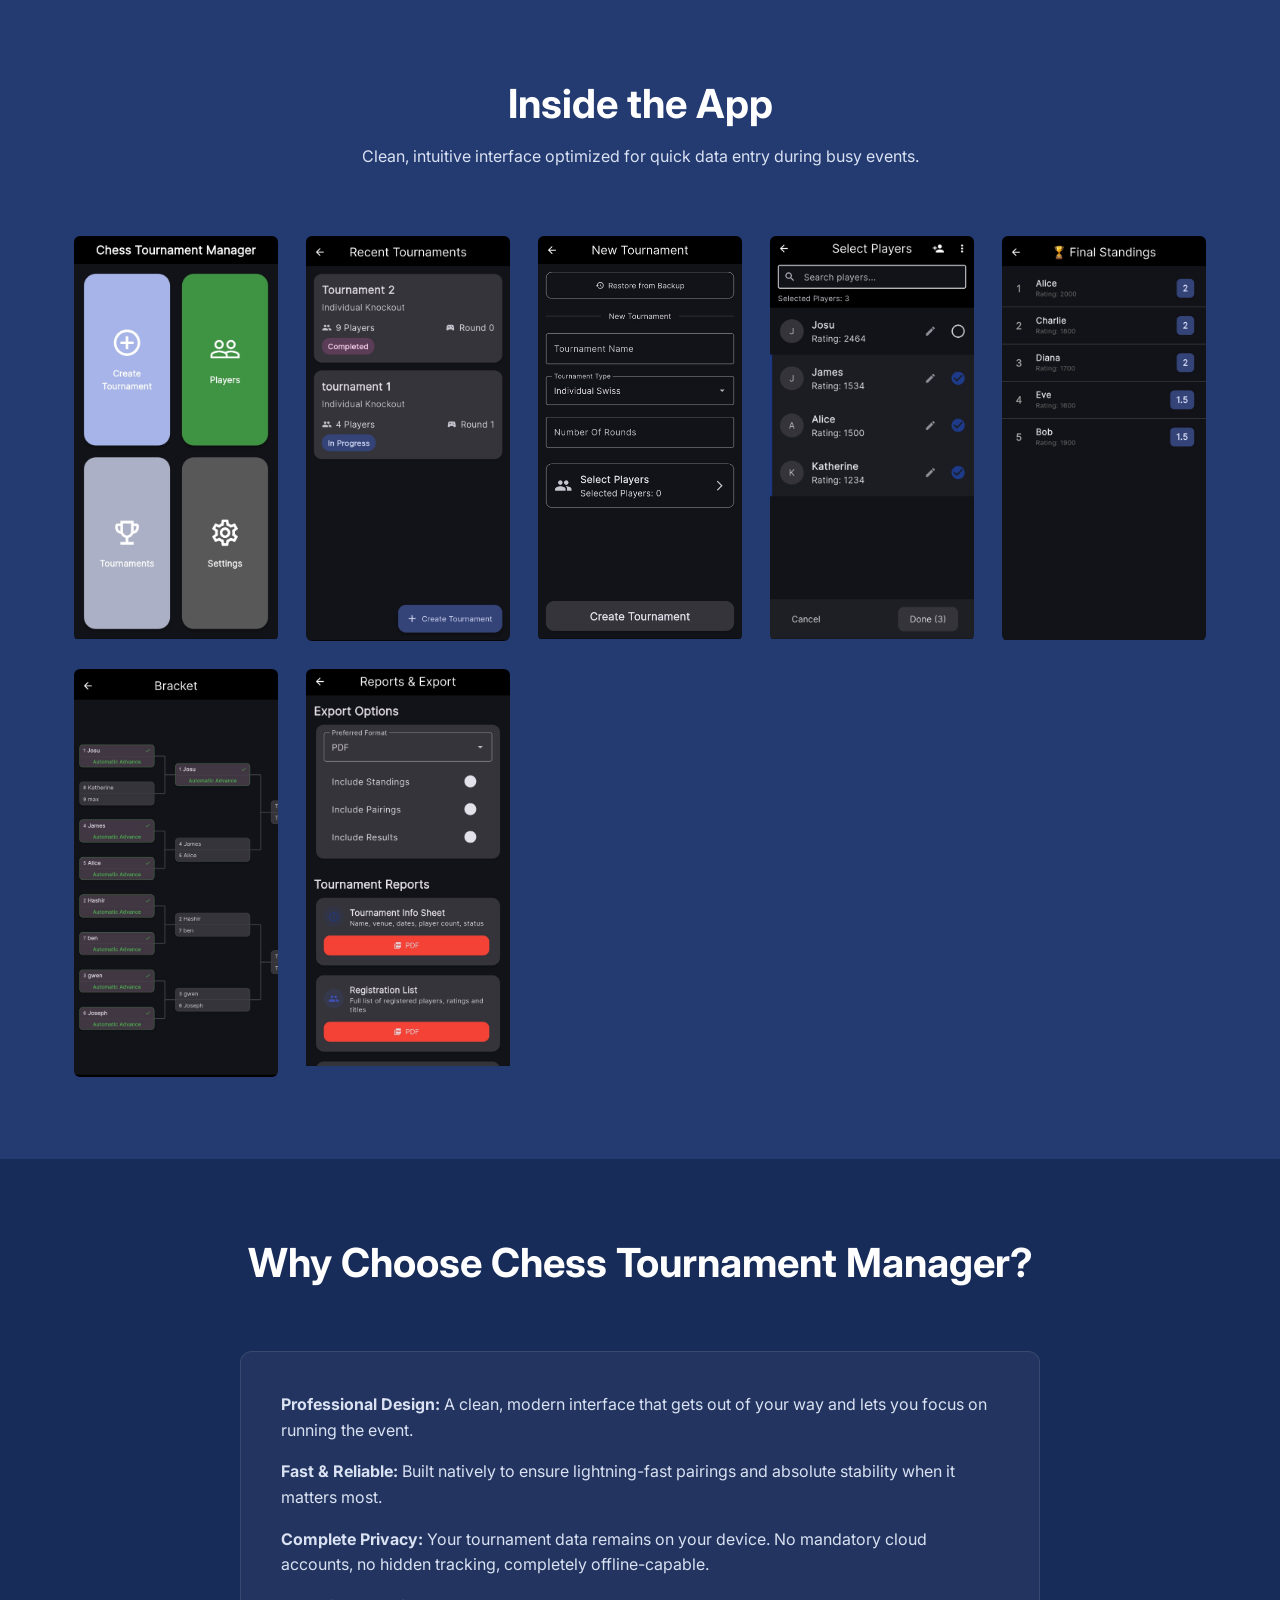
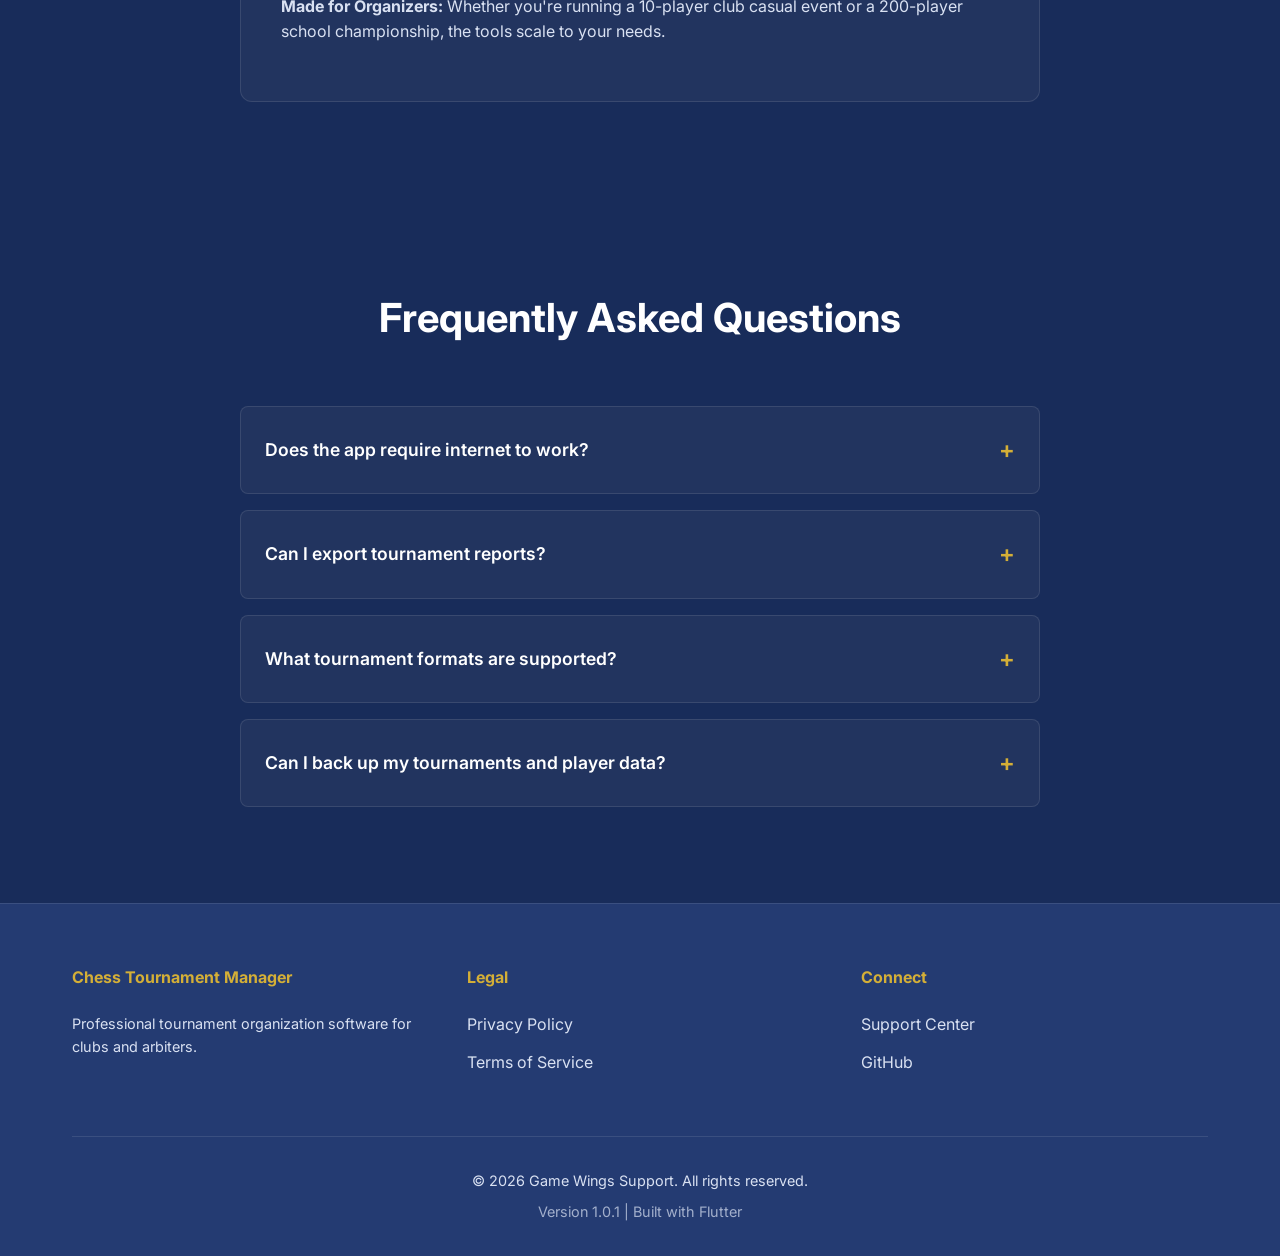
==== commit a3e3943b: "Update play button to link to Google Play Store" ====
--- a/index.html
+++ b/index.html
@@ -72,10 +72,10 @@
                     <p class="hero-description">The ultimate application for chess clubs, schools, academies, and arbiters. Easily manage players, generate pairings, and publish professional reports entirely offline.</p>
                     
                     <div class="hero-buttons">
-                        <button class="btn btn-primary disabled" aria-label="Download App" disabled>
+                        <a href="https://play.google.com/store/apps/details?id=com.chesstournamentmanager.app" class="btn btn-primary" aria-label="Download App on Google Play" target="_blank" rel="noopener noreferrer">
                             <i class="ph-fill ph-google-play-logo"></i>
-                            Available in Google Play Closed Testing
-                        </button>
+                            Get it on Google Play
+                        </a>
                         <a href="#features" class="btn btn-secondary">
                             View Features
                         </a>
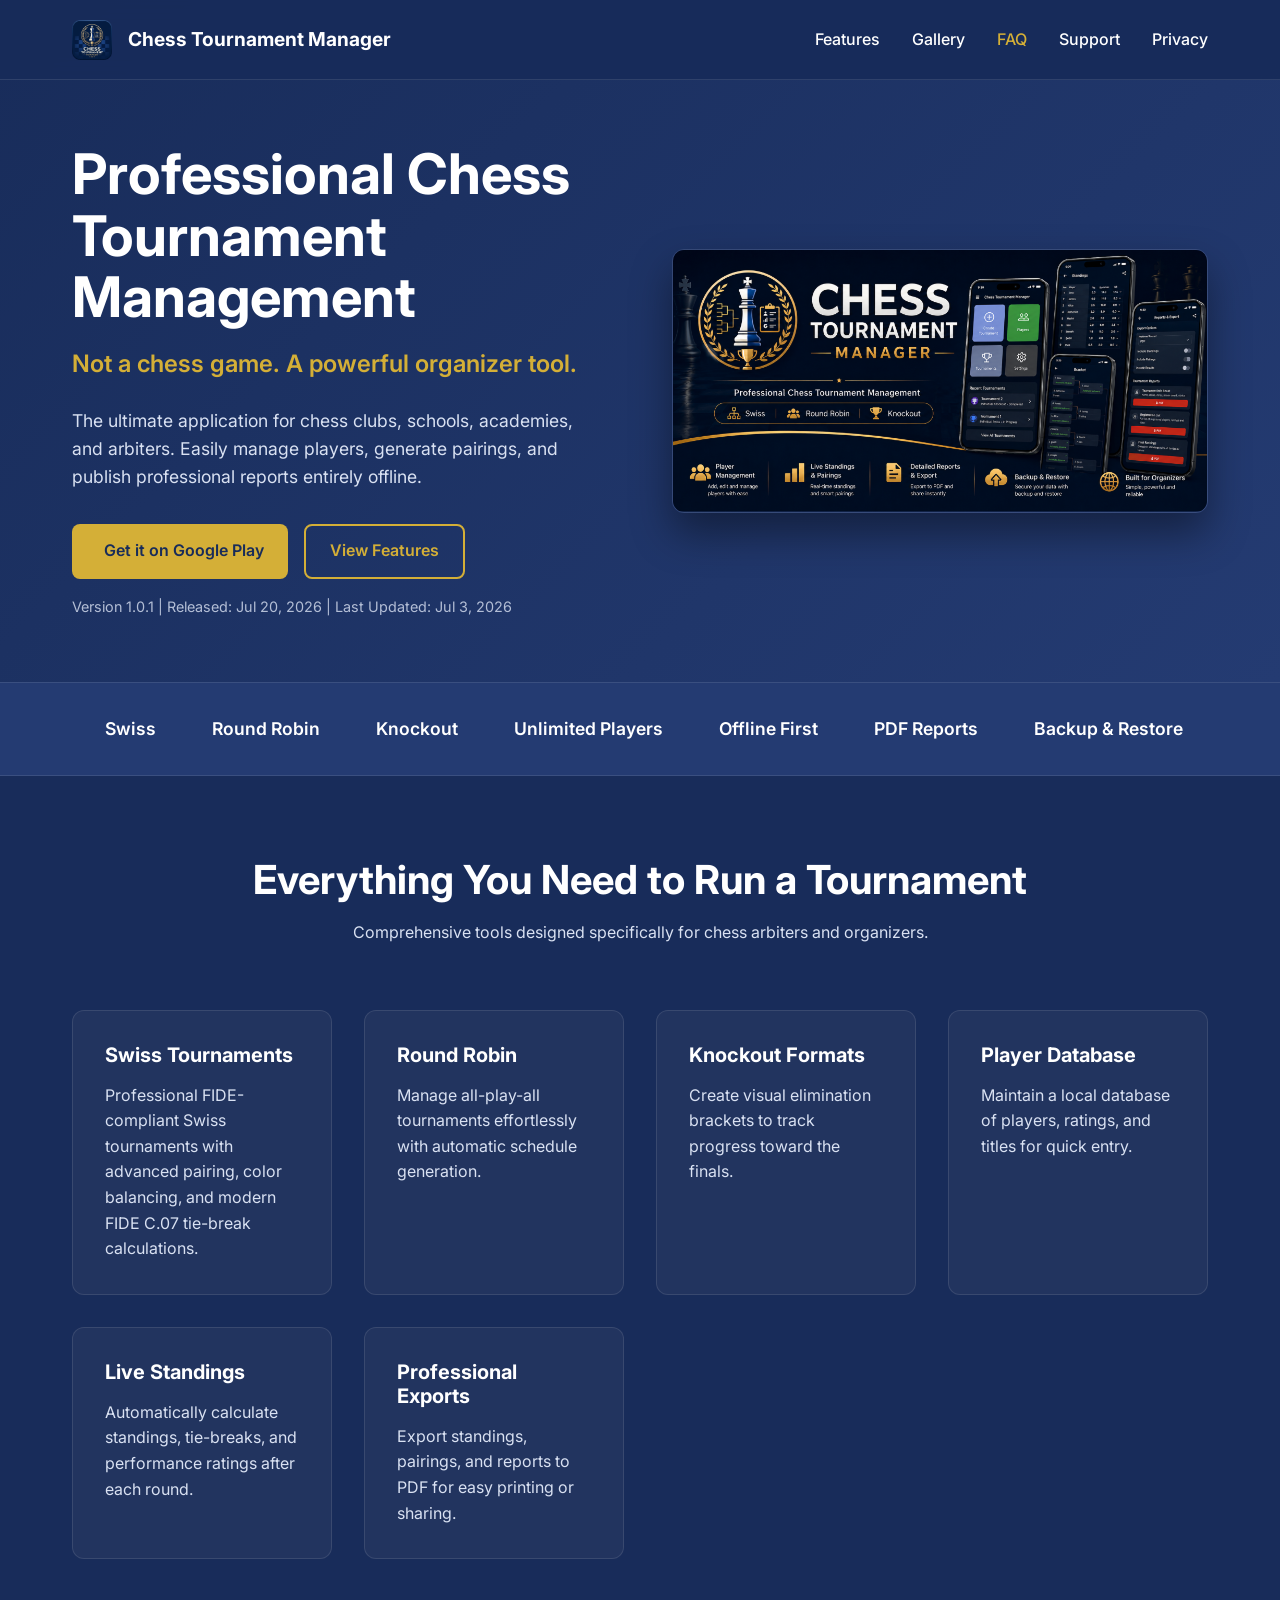
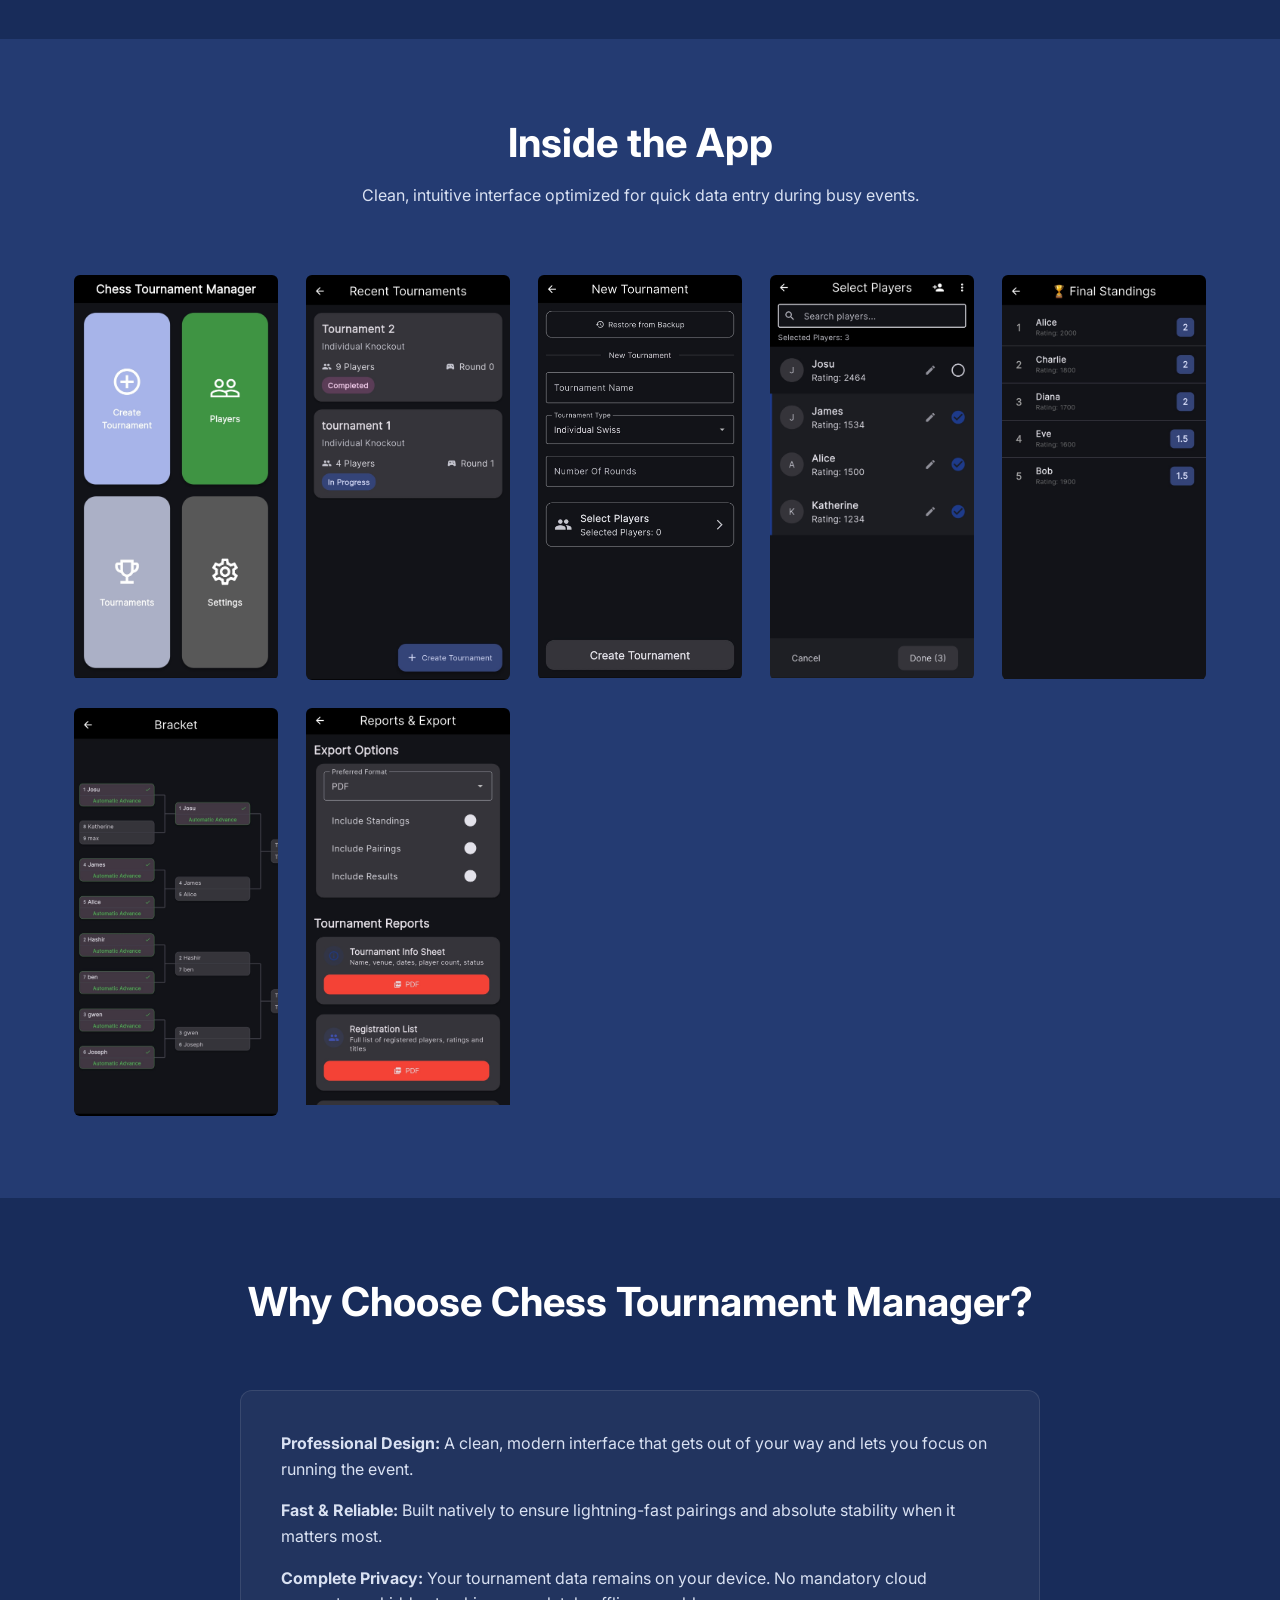
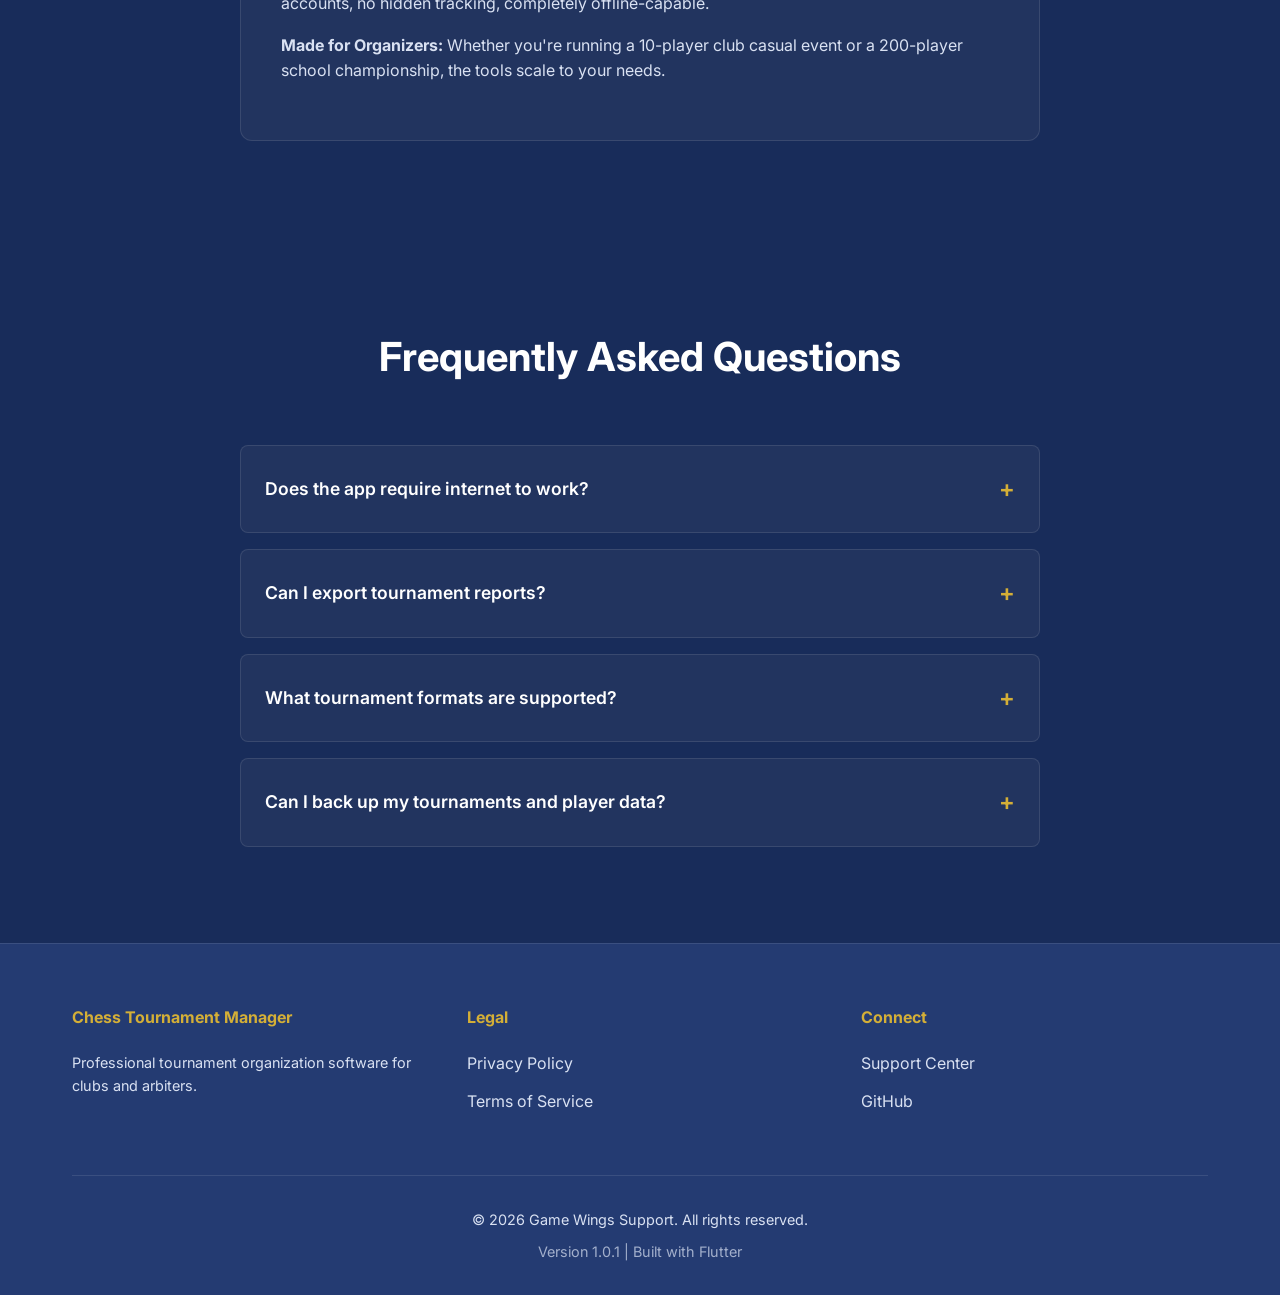
==== commit 5b3c14a0: "Add release version and dates info to hero section" ====
--- a/index.html
+++ b/index.html
@@ -80,6 +80,9 @@
                             View Features
                         </a>
                     </div>
+                    <p style="margin-top: 1rem; font-size: 0.9rem; opacity: 0.8;">
+                        Version 1.0.1 | Released: Jul 20, 2026 | Last Updated: Jul 3, 2026
+                    </p>
                 </div>
                 <div class="hero-image-container">
                     <img src="Images/feature-graphic.png" alt="Chess Tournament Manager App Preview showing tournament brackets and standings">
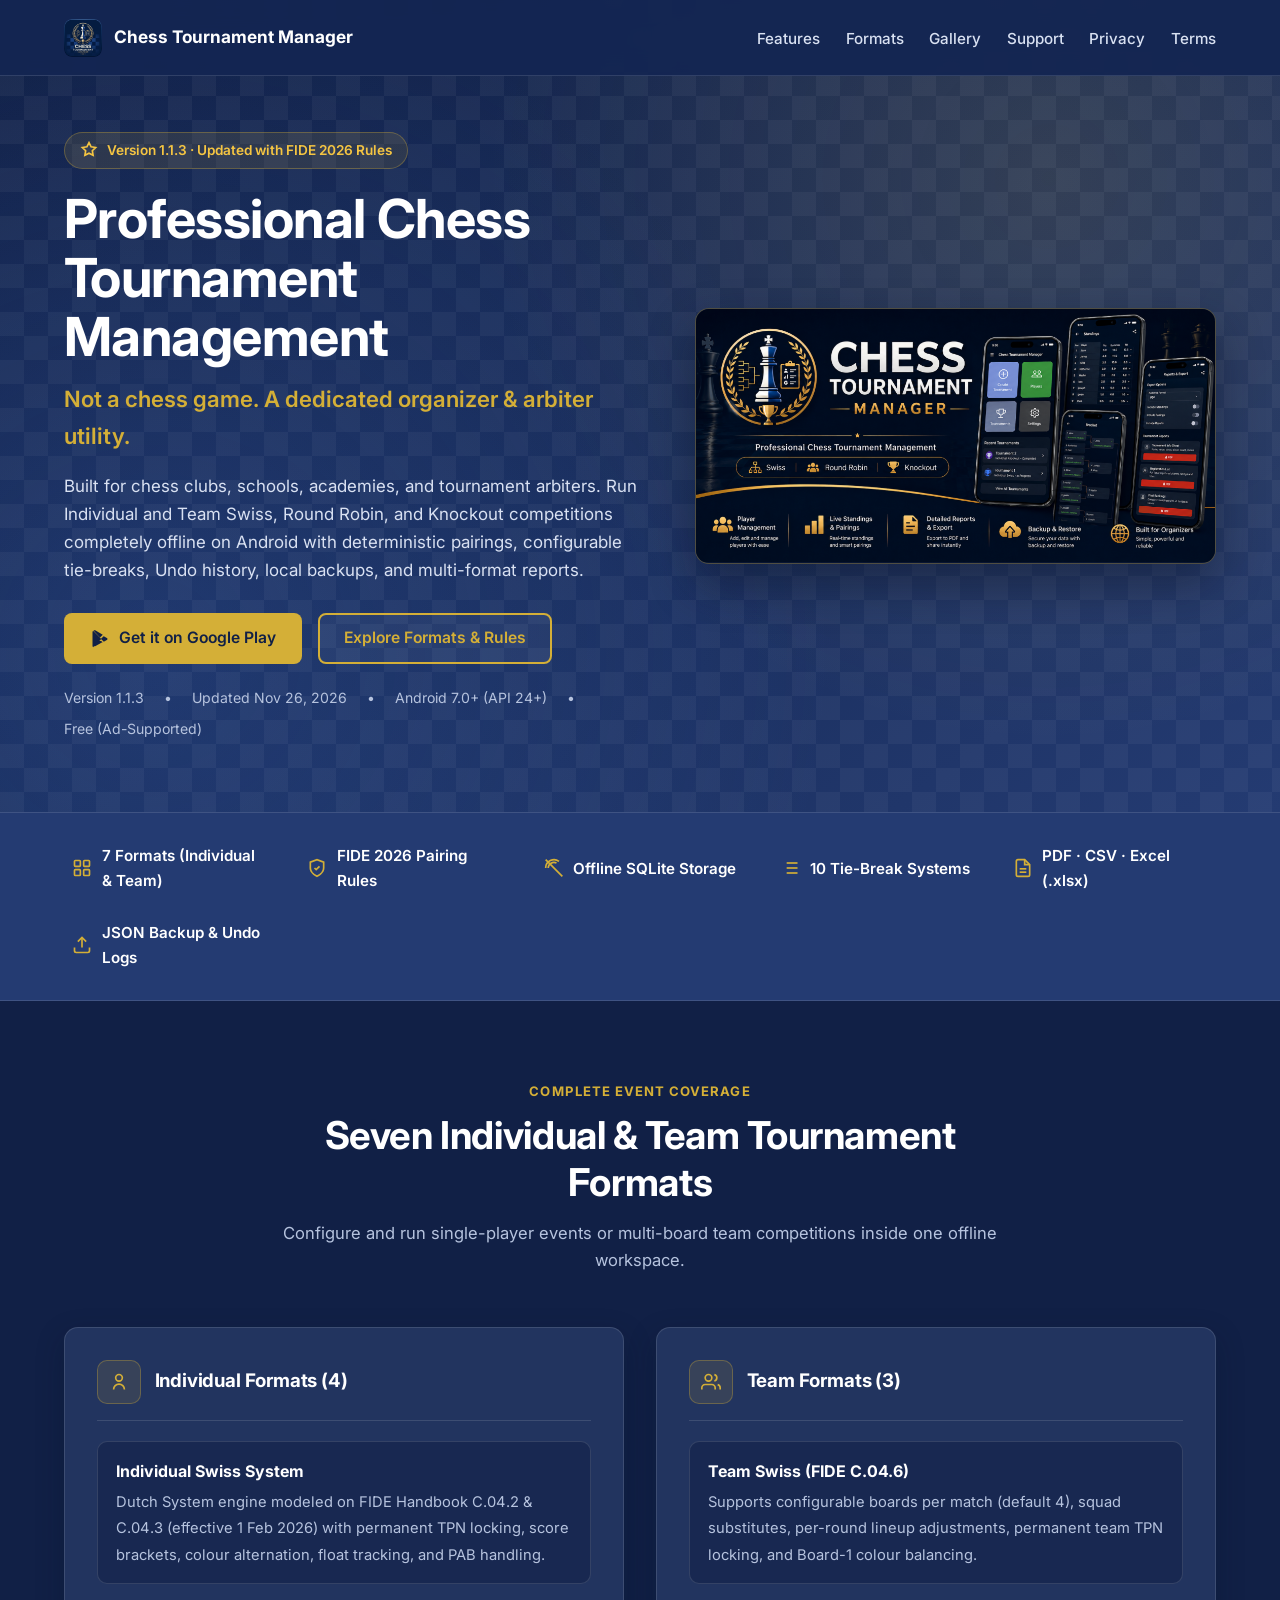
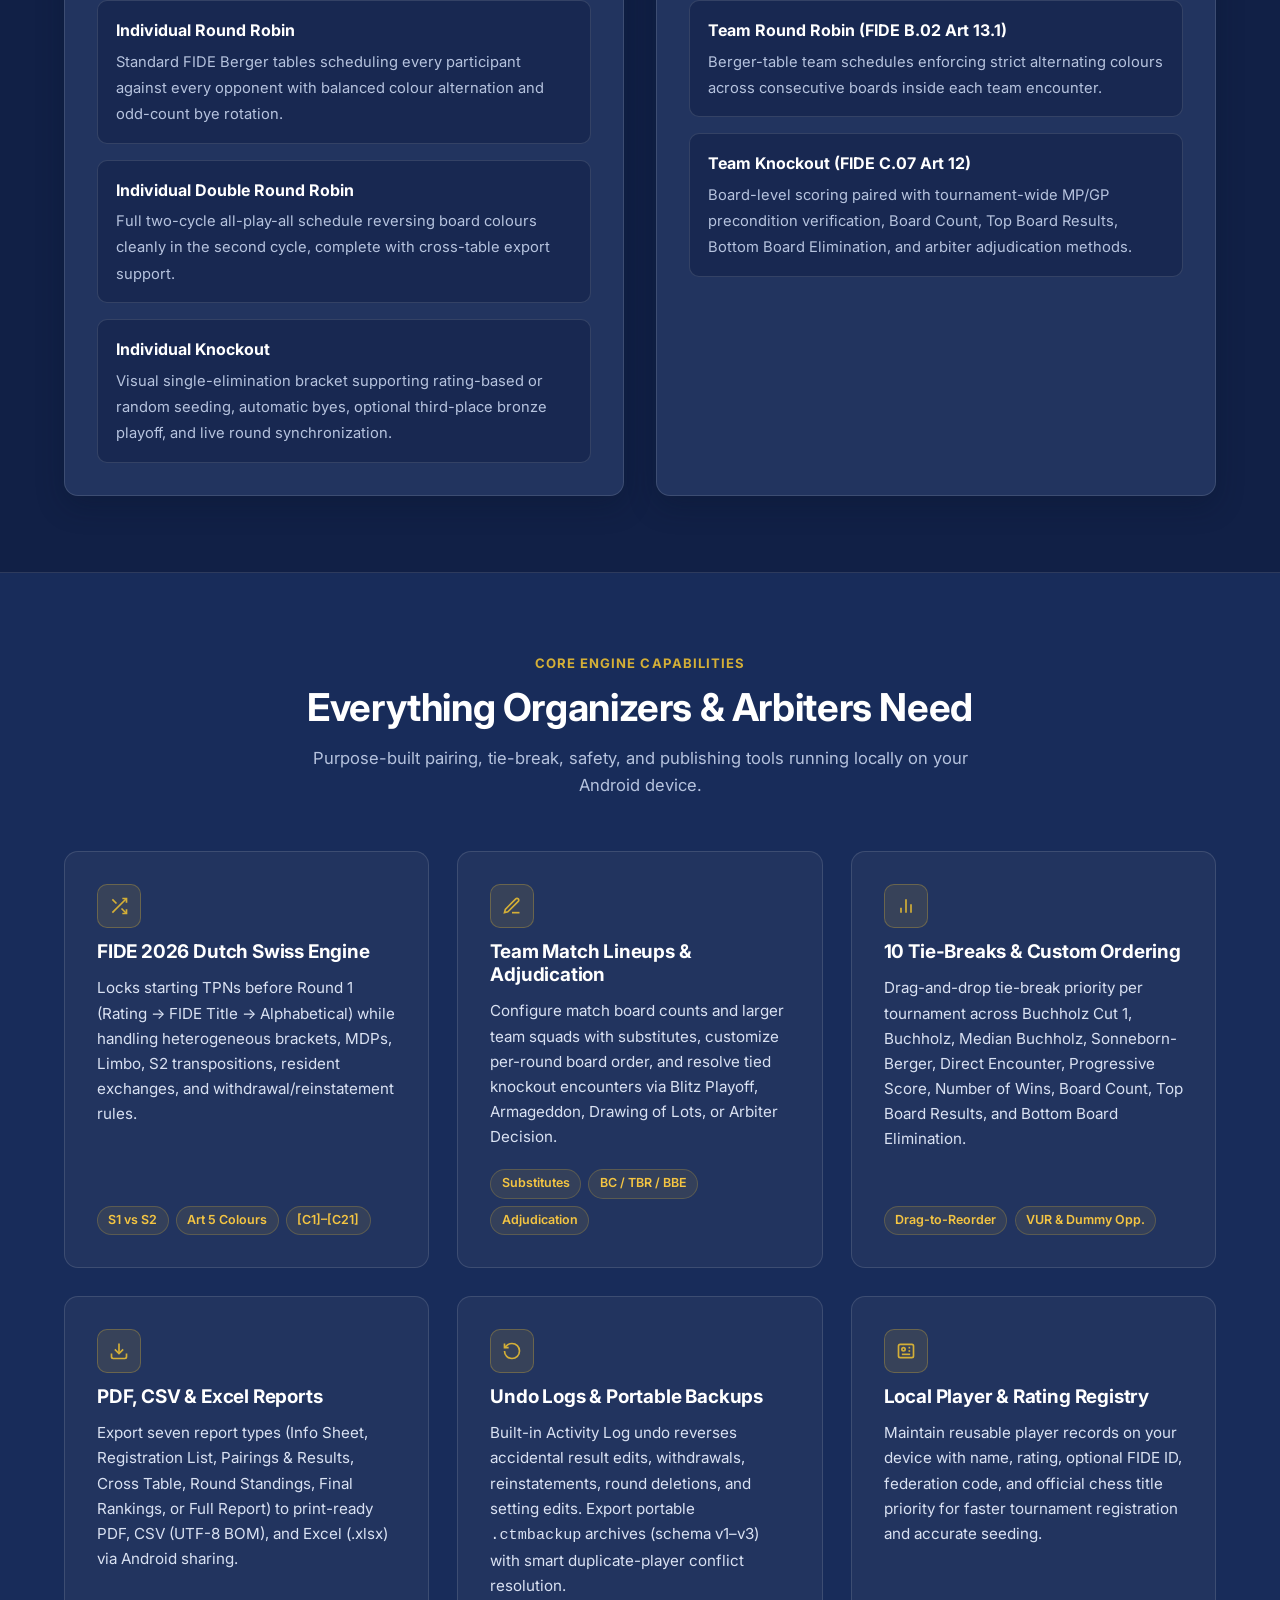
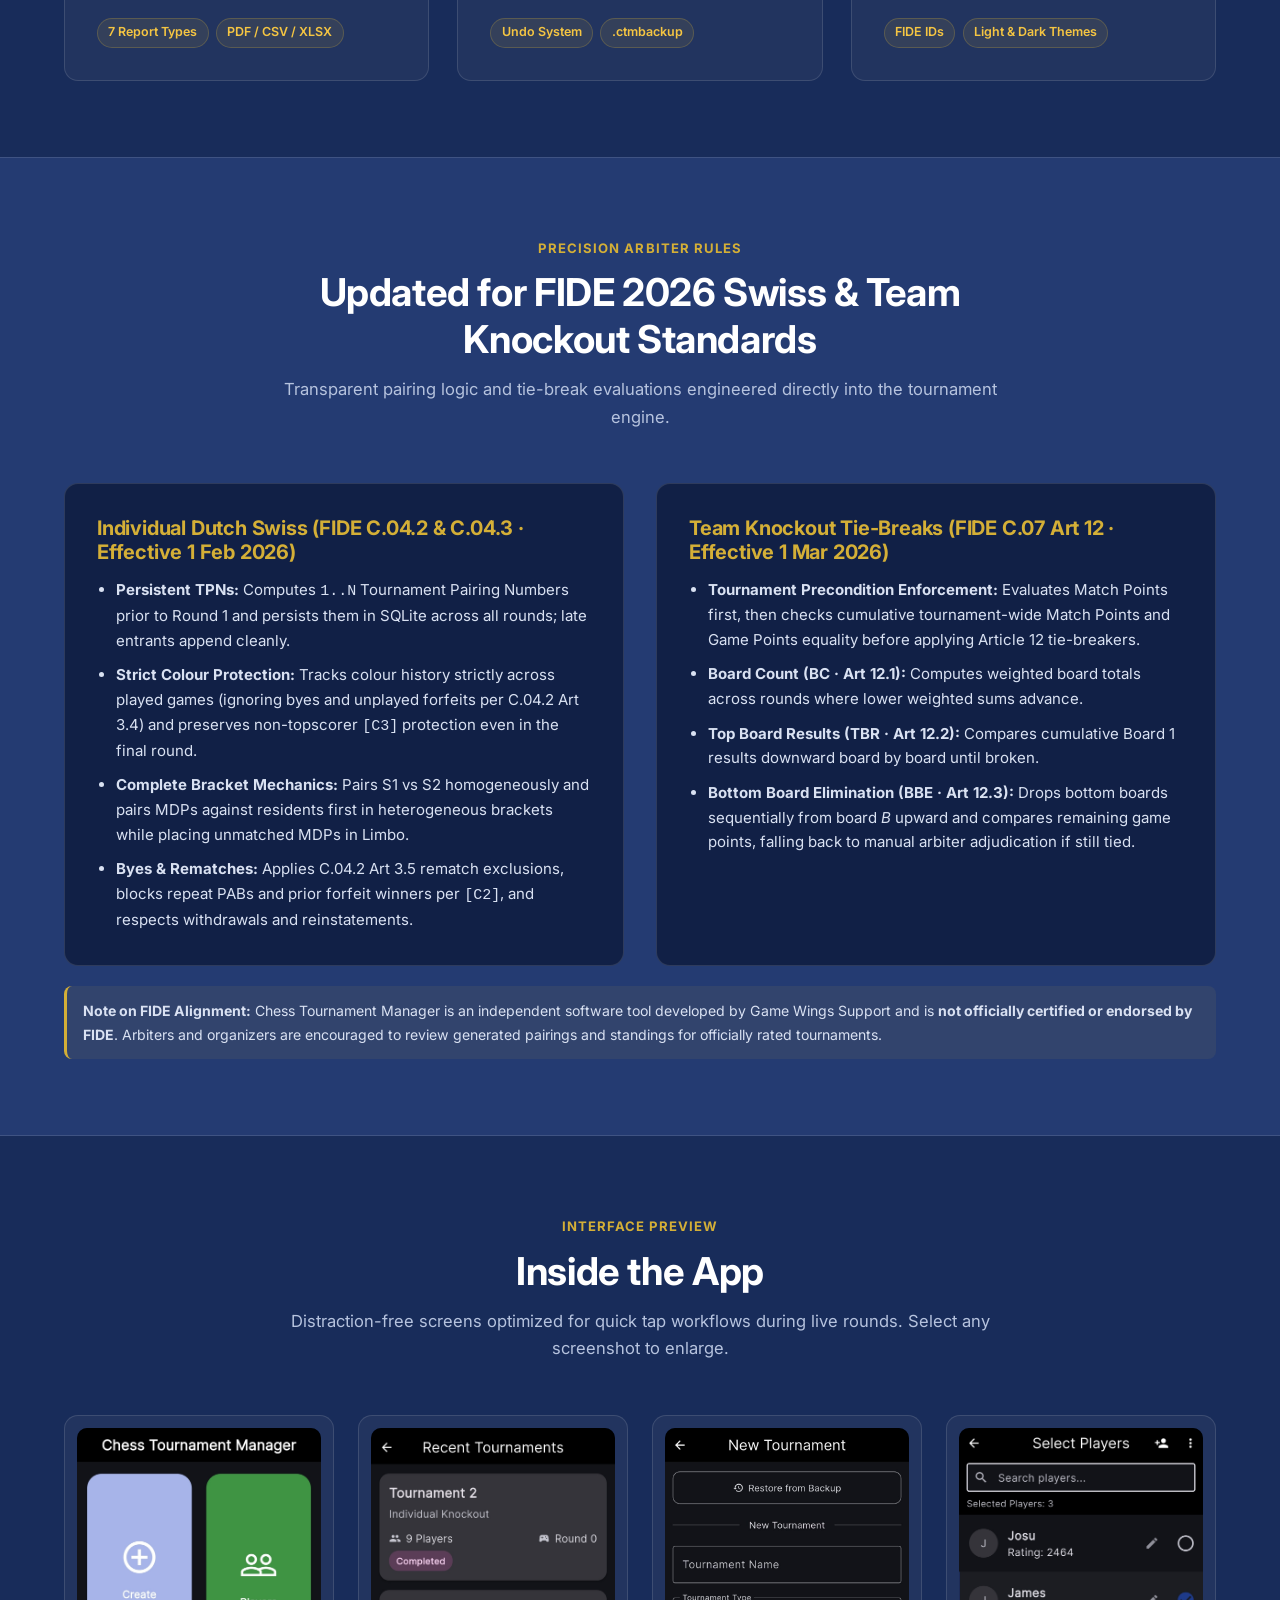
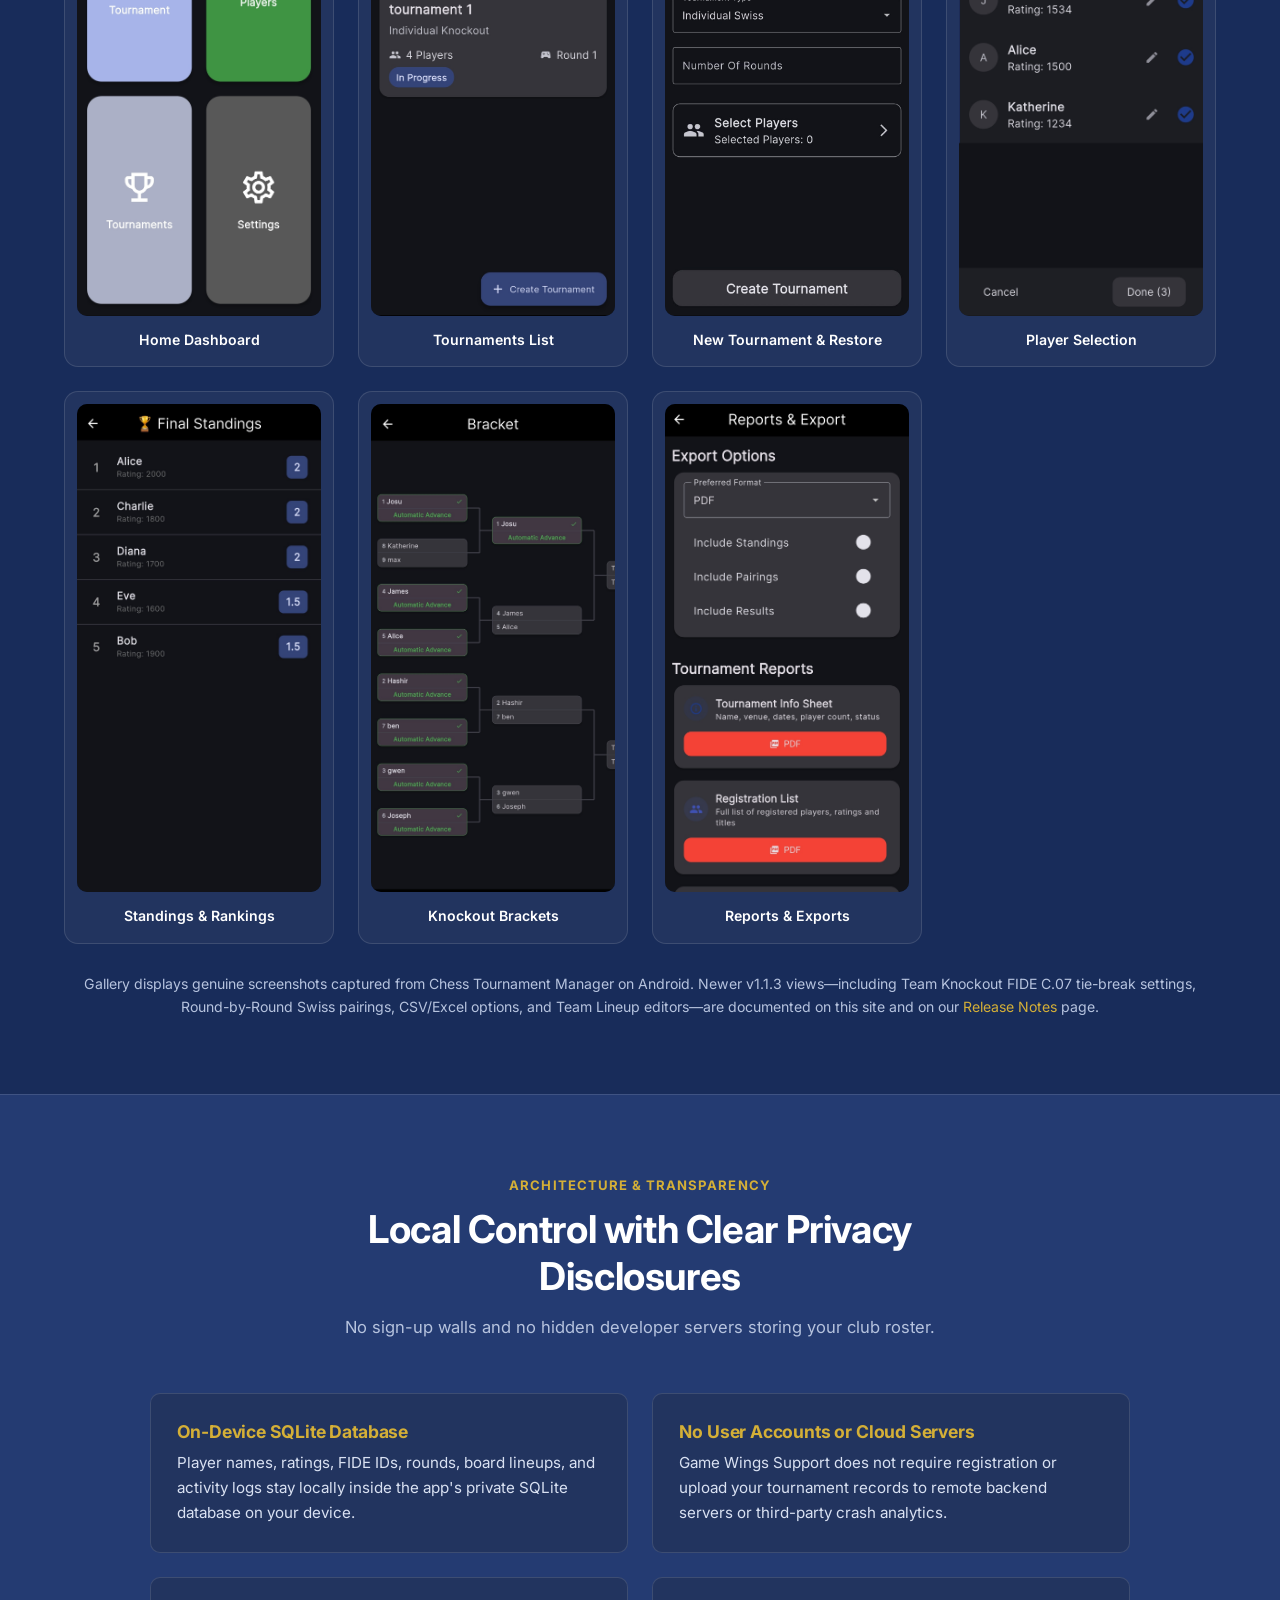
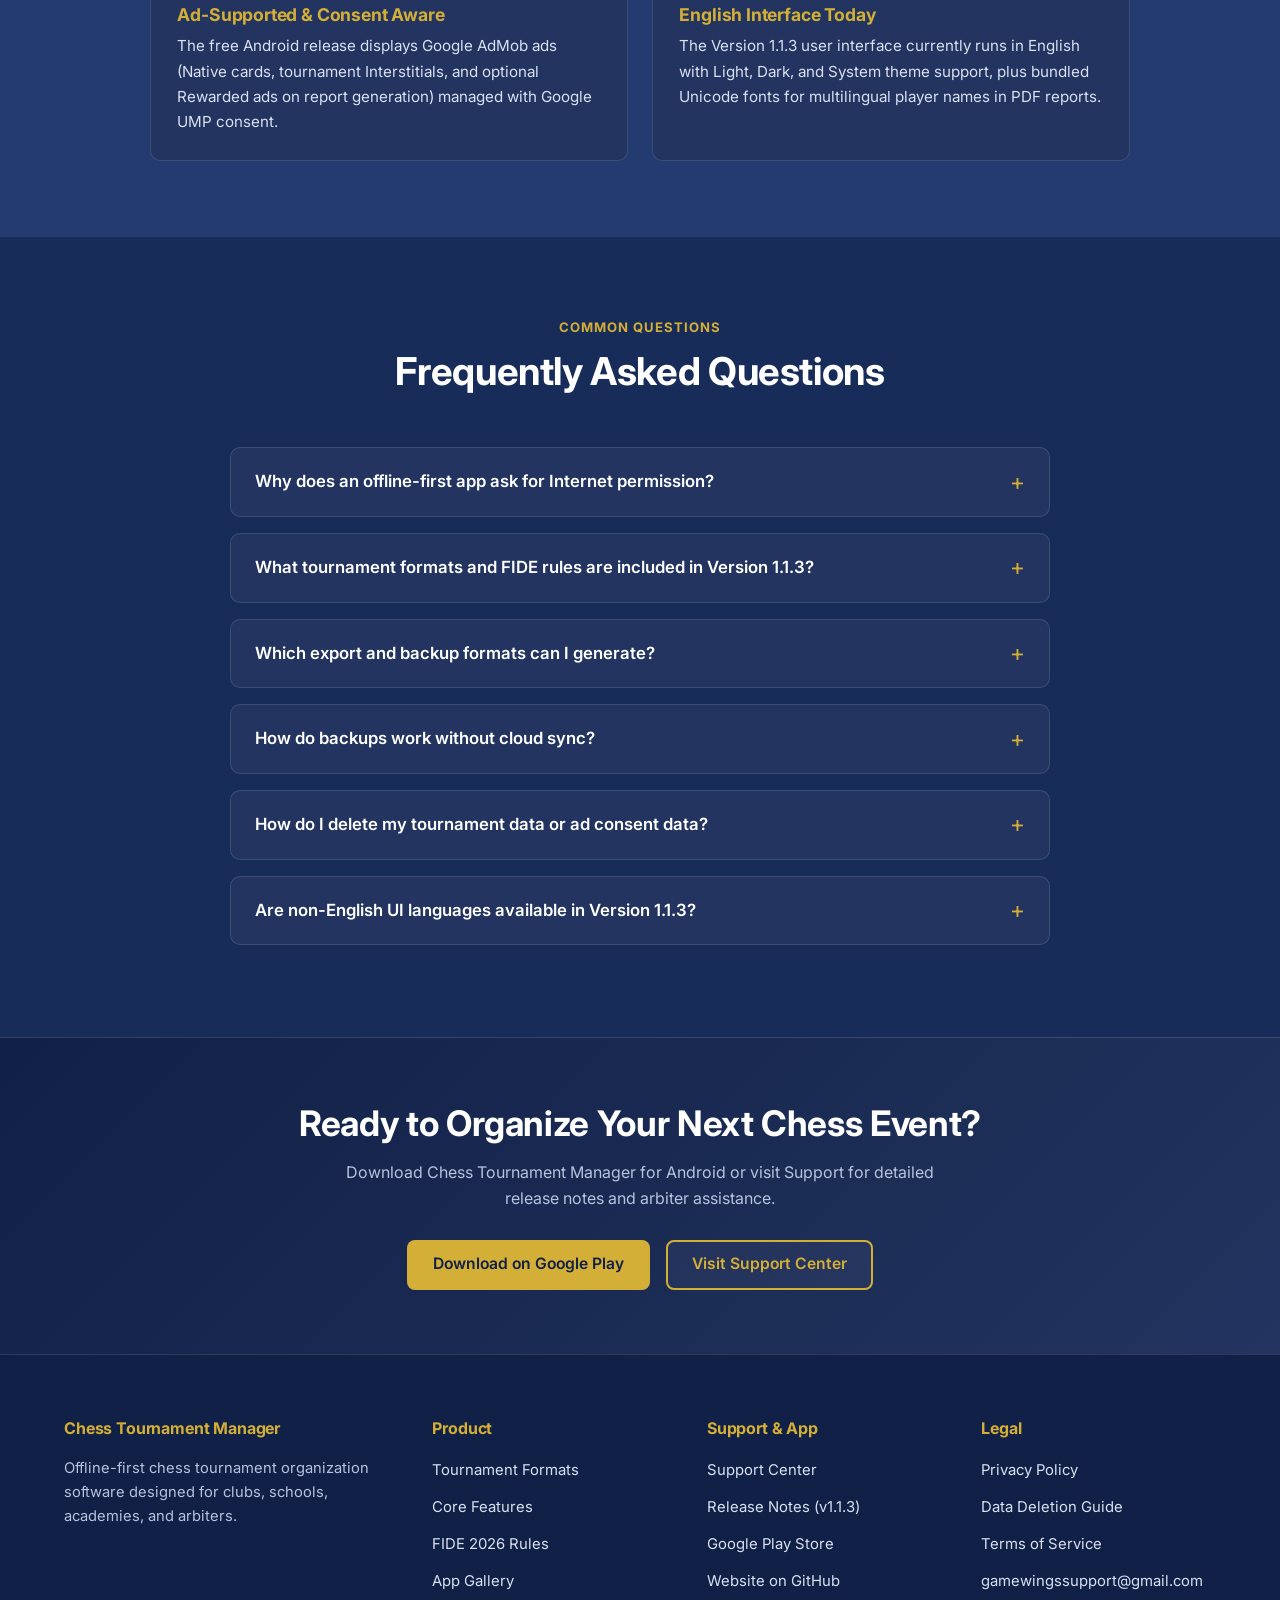
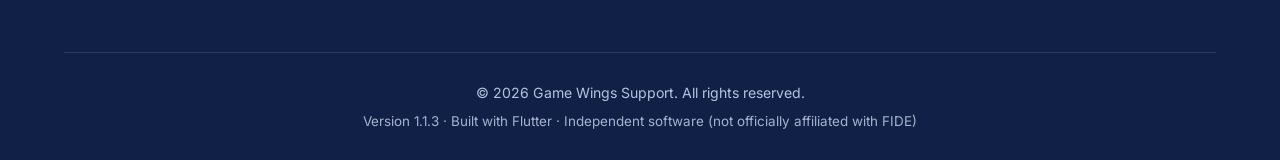
==== commit 3616621c: "Website: v1.1.3 modernization, FIDE 2026 rules, legal corrections, accessibility, SEO" ====
--- a/index.html
+++ b/index.html
@@ -3,162 +3,403 @@
 <head>
     <meta charset="UTF-8">
     <meta name="viewport" content="width=device-width, initial-scale=1.0">
-    <meta name="description" content="Chess Tournament Manager is a professional application for organizing and managing chess tournaments including Swiss, Round Robin, and Knockout formats. Designed for clubs, schools, and academies.">
-    
-    <!-- Open Graph Tags -->
-    <meta property="og:title" content="Chess Tournament Manager">
-    <meta property="og:description" content="Professional chess tournament management application. Supports Swiss, Round Robin, Knockout, and more.">
+    <meta name="description" content="Chess Tournament Manager is an offline-first Android tool for organizers and arbiters. Manage 7 Individual and Team formats with FIDE 2026 Dutch Swiss, Team Knockout C.07 tie-breaks, PDF/CSV/Excel exports, and JSON backups.">
+    <meta name="theme-color" content="#182C5A">
+
+    <!-- Open Graph -->
+    <meta property="og:site_name" content="Chess Tournament Manager">
+    <meta property="og:title" content="Chess Tournament Manager | Organizer & Arbiter Software">
+    <meta property="og:description" content="Manage Individual & Team Swiss, Round Robin, Double Round Robin, and Knockout chess tournaments offline on Android with FIDE 2026 pairing & tie-break support.">
     <meta property="og:type" content="website">
     <meta property="og:url" content="https://Rohith013.github.io/chesstournamentmanager-website/">
     <meta property="og:image" content="https://Rohith013.github.io/chesstournamentmanager-website/Images/feature-graphic.png">
-    
-    <!-- Twitter Card Tags -->
+
+    <!-- Twitter Card -->
     <meta name="twitter:card" content="summary_large_image">
-    <meta name="twitter:title" content="Chess Tournament Manager">
-    <meta name="twitter:description" content="Professional chess tournament management application. Supports Swiss, Round Robin, Knockout, and more.">
+    <meta name="twitter:title" content="Chess Tournament Manager | Organizer & Arbiter Software">
+    <meta name="twitter:description" content="Offline-first chess tournament organization for clubs, schools, academies, and arbiters (v1.1.3).">
     <meta name="twitter:image" content="https://Rohith013.github.io/chesstournamentmanager-website/Images/feature-graphic.png">
 
-    <!-- SEO Links -->
+    <!-- SEO & Icons -->
     <link rel="canonical" href="https://Rohith013.github.io/chesstournamentmanager-website/">
     <link rel="icon" type="image/png" href="Images/logo.png">
 
-    <title>Chess Tournament Manager | Professional Tournament Software</title>
-
-    <!-- Google Fonts: Inter -->
+    <title>Chess Tournament Manager | Offline Chess Arbiter & Organizer App</title>
+
+    <!-- Typography -->
     <link rel="preconnect" href="https://fonts.googleapis.com">
     <link rel="preconnect" href="https://fonts.gstatic.com" crossorigin>
     <link href="https://fonts.googleapis.com/css2?family=Inter:wght@400;500;600;700&display=swap" rel="stylesheet">
-    
-    <!-- Phosphor Icons -->
-    <script src="https://unpkg.com/@phosphor-icons/web"></script>
-
-    <!-- Styles -->
+
+    <script>document.documentElement.classList.add('js-enabled');</script>
     <link rel="stylesheet" href="css/style.css">
+
+    <!-- Structured Data (Factual Application Metadata Only) -->
+    <script type="application/ld+json">
+    {
+      "@context": "https://schema.org",
+      "@type": "SoftwareApplication",
+      "name": "Chess Tournament Manager",
+      "operatingSystem": "Android 7.0+",
+      "applicationCategory": "UtilitiesApplication",
+      "softwareVersion": "1.1.3",
+      "description": "Offline-first chess tournament organizer app for clubs, schools, academies, and arbiters supporting Individual and Team Swiss, Round Robin, Double Round Robin, and Knockout formats.",
+      "url": "https://Rohith013.github.io/chesstournamentmanager-website/",
+      "downloadUrl": "https://play.google.com/store/apps/details?id=com.chesstournamentmanager.app",
+      "offers": {
+        "@type": "Offer",
+        "price": "0",
+        "priceCurrency": "USD"
+      },
+      "publisher": {
+        "@type": "Organization",
+        "name": "Game Wings Support",
+        "email": "gamewingssupport@gmail.com"
+      }
+    }
+    </script>
+    <script type="application/ld+json">
+    {
+      "@context": "https://schema.org",
+      "@type": "FAQPage",
+      "mainEntity": [
+        {
+          "@type": "Question",
+          "name": "Does Chess Tournament Manager work without an internet connection?",
+          "acceptedAnswer": {
+            "@type": "Answer",
+            "text": "Yes. All tournament creation, player management, FIDE pairings, standings, tie-breaks, PDF/CSV/Excel exports, and .ctmbackup backups run locally offline in an on-device SQLite database. Internet access is used to load Google AdMob ads, update privacy consent preferences, or share generated files externally."
+          }
+        },
+        {
+          "@type": "Question",
+          "name": "What tournament formats are supported in Version 1.1.3?",
+          "acceptedAnswer": {
+            "@type": "Answer",
+            "text": "The app supports seven formats: Individual Swiss, Individual Round Robin, Individual Double Round Robin, Individual Knockout, Team Swiss, Team Round Robin, and Team Knockout."
+          }
+        },
+        {
+          "@type": "Question",
+          "name": "What export and backup formats are available?",
+          "acceptedAnswer": {
+            "@type": "Answer",
+            "text": "You can export seven report scopes to PDF, CSV (with UTF-8 BOM), and Excel (.xlsx), as well as full tournament backup files (.ctmbackup) with duplicate-player conflict resolution during restore."
+          }
+        },
+        {
+          "@type": "Question",
+          "name": "Does the app require an account or upload tournament data to the cloud?",
+          "acceptedAnswer": {
+            "@type": "Answer",
+            "text": "No. There are no user accounts, logins, or remote cloud servers operated by Game Wings Support. Your tournament and player data remain stored locally on your device unless you choose to export and share a file."
+          }
+        }
+      ]
+    }
+    </script>
 </head>
 <body>
-
-    <!-- Header -->
+    <a href="#main-content" class="skip-link">Skip to main content</a>
+
     <header>
         <div class="container nav-container">
             <a href="index.html" class="logo-container" aria-label="Chess Tournament Manager Home">
-                <img src="Images/logo.png" alt="Chess Tournament Manager Logo">
+                <img src="Images/logo.png" alt="Chess Tournament Manager Logo" width="38" height="38">
                 <span>Chess Tournament Manager</span>
             </a>
-            
-            <button class="mobile-menu-btn" aria-label="Toggle Navigation Menu">
-                <i class="ph ph-list"></i>
+
+            <button class="mobile-menu-btn" type="button" aria-expanded="false" aria-controls="primary-nav" aria-label="Open navigation menu">
+                <svg class="icon icon-menu" viewBox="0 0 24 24" fill="none" stroke="currentColor" stroke-width="2" stroke-linecap="round" stroke-linejoin="round" aria-hidden="true">
+                    <line x1="3" y1="6" x2="21" y2="6"></line>
+                    <line x1="3" y1="12" x2="21" y2="12"></line>
+                    <line x1="3" y1="18" x2="21" y2="18"></line>
+                </svg>
+                <svg class="icon icon-close" style="display: none;" viewBox="0 0 24 24" fill="none" stroke="currentColor" stroke-width="2" stroke-linecap="round" stroke-linejoin="round" aria-hidden="true">
+                    <line x1="18" y1="6" x2="6" y2="18"></line>
+                    <line x1="6" y1="6" x2="18" y2="18"></line>
+                </svg>
             </button>
-            
-            <nav>
-                <ul class="nav-links">
+
+            <nav aria-label="Primary Navigation">
+                <ul id="primary-nav" class="nav-links">
                     <li><a href="#features">Features</a></li>
+                    <li><a href="#formats">Formats</a></li>
                     <li><a href="#screenshots">Gallery</a></li>
-                    <li><a href="#faq">FAQ</a></li>
                     <li><a href="support.html">Support</a></li>
                     <li><a href="privacy.html">Privacy</a></li>
+                    <li><a href="terms.html">Terms</a></li>
                 </ul>
             </nav>
         </div>
     </header>
 
-    <!-- Main Content -->
-    <main>
+    <main id="main-content">
         <!-- Hero Section -->
         <section class="hero fade-in">
             <div class="container hero-content">
                 <div class="hero-text">
+                    <span class="hero-eyebrow">
+                        <svg class="icon" viewBox="0 0 24 24" fill="none" stroke="currentColor" stroke-width="2" aria-hidden="true">
+                            <path d="M12 2l2.5 5 5.5.8-4 3.9.9 5.5-4.9-2.6-4.9 2.6.9-5.5-4-3.9 5.5-.8L12 2z"></path>
+                        </svg>
+                        Version 1.1.3 &middot; Updated with FIDE 2026 Rules
+                    </span>
                     <h1>Professional Chess Tournament Management</h1>
-                    <p class="hero-subtitle">Not a chess game. A powerful organizer tool.</p>
-                    <p class="hero-description">The ultimate application for chess clubs, schools, academies, and arbiters. Easily manage players, generate pairings, and publish professional reports entirely offline.</p>
-                    
+                    <p class="hero-subtitle">Not a chess game. A dedicated organizer &amp; arbiter utility.</p>
+                    <p class="hero-description">Built for chess clubs, schools, academies, and tournament arbiters. Run Individual and Team Swiss, Round Robin, and Knockout competitions completely offline on Android with deterministic pairings, configurable tie-breaks, Undo history, local backups, and multi-format reports.</p>
+
                     <div class="hero-buttons">
-                        <a href="https://play.google.com/store/apps/details?id=com.chesstournamentmanager.app" class="btn btn-primary" aria-label="Download App on Google Play" target="_blank" rel="noopener noreferrer">
-                            <i class="ph-fill ph-google-play-logo"></i>
+                        <a href="https://play.google.com/store/apps/details?id=com.chesstournamentmanager.app" class="btn btn-primary" aria-label="Download Chess Tournament Manager on Google Play" target="_blank" rel="noopener noreferrer">
+                            <svg class="icon" viewBox="0 0 24 24" fill="currentColor" aria-hidden="true">
+                                <path d="M3.6 2.3a1.5 1.5 0 0 0-.6 1.2v17a1.5 1.5 0 0 0 .6 1.2l.1.1 9.5-9.5v-.6L3.7 2.2l-.1.1zm12.8 12.8l-3.2-3.1v-.2l3.2-3.1.1.1 3.7 2.1c1.1.6 1.1 1.6 0 2.2l-3.7 2.1-.1-.1zm-1.1 1l-3.3-3.3L4.4 20.4c.5.5 1.4.6 2.3.1l8.6-4.9v.5zM12 10.1l3.3-3.3L6.7 1.9C5.8 1.4 4.9 1.5 4.4 2l7.6 8.1z"></path>
+                            </svg>
                             Get it on Google Play
                         </a>
-                        <a href="#features" class="btn btn-secondary">
-                            View Features
+                        <a href="#formats" class="btn btn-secondary">
+                            Explore Formats &amp; Rules
                         </a>
                     </div>
-                    <p style="margin-top: 1rem; font-size: 0.9rem; opacity: 0.8;">
-                        Version 1.0.1 | Released: Jul 20, 2026 | Last Updated: Jul 3, 2026
-                    </p>
-                </div>
+
+                    <div class="hero-meta">
+                        <span class="hero-meta-item">Version 1.1.3</span>
+                        <span aria-hidden="true">&bull;</span>
+                        <span class="hero-meta-item">Updated Nov 26, 2026</span>
+                        <span aria-hidden="true">&bull;</span>
+                        <span class="hero-meta-item">Android 7.0+ (API 24+)</span>
+                        <span aria-hidden="true">&bull;</span>
+                        <span class="hero-meta-item">Free (Ad-Supported)</span>
+                    </div>
+                </div>
+
                 <div class="hero-image-container">
-                    <img src="Images/feature-graphic.png" alt="Chess Tournament Manager App Preview showing tournament brackets and standings">
-                </div>
-            </div>
-        </section>
-
-        <!-- Statistics/Highlights Bar -->
-        <section class="stats-bar fade-in">
+                    <div class="hero-image-frame">
+                        <img src="Images/feature-graphic.png" alt="Chess Tournament Manager promotional preview displaying tournament dashboard, standings, brackets, and export workflows" width="1024" height="501">
+                    </div>
+                </div>
+            </div>
+        </section>
+
+        <!-- Key Highlights Bar -->
+        <section class="stats-bar" aria-label="Application Highlights">
             <div class="container">
                 <div class="stats-grid">
                     <div class="stat-item">
-                        <i class="ph ph-check-circle"></i> Swiss
+                        <svg class="icon" viewBox="0 0 24 24" fill="none" stroke="currentColor" stroke-width="2" aria-hidden="true"><rect x="3" y="3" width="7" height="7" rx="1"></rect><rect x="14" y="3" width="7" height="7" rx="1"></rect><rect x="3" y="14" width="7" height="7" rx="1"></rect><rect x="14" y="14" width="7" height="7" rx="1"></rect></svg>
+                        <span>7 Formats (Individual &amp; Team)</span>
                     </div>
                     <div class="stat-item">
-                        <i class="ph ph-check-circle"></i> Round Robin
+                        <svg class="icon" viewBox="0 0 24 24" fill="none" stroke="currentColor" stroke-width="2" aria-hidden="true"><path d="M12 22s8-4 8-10V5l-8-3-8 3v7c0 6 8 10 8 10z"></path><path d="m9 12 2 2 4-4"></path></svg>
+                        <span>FIDE 2026 Pairing Rules</span>
                     </div>
                     <div class="stat-item">
-                        <i class="ph ph-check-circle"></i> Knockout
+                        <svg class="icon" viewBox="0 0 24 24" fill="none" stroke="currentColor" stroke-width="2" aria-hidden="true"><path d="M2 12a10 10 0 0 1 16-8"></path><path d="M5 12a7 7 0 0 1 10-6"></path><line x1="2" y1="2" x2="22" y2="22"></line><path d="M12 20h.01"></path></svg>
+                        <span>Offline SQLite Storage</span>
                     </div>
                     <div class="stat-item">
-                        <i class="ph ph-users"></i> Unlimited Players
+                        <svg class="icon" viewBox="0 0 24 24" fill="none" stroke="currentColor" stroke-width="2" aria-hidden="true"><line x1="8" y1="6" x2="21" y2="6"></line><line x1="8" y1="12" x2="21" y2="12"></line><line x1="8" y1="18" x2="21" y2="18"></line><line x1="3" y1="6" x2="3.01" y2="6"></line><line x1="3" y1="12" x2="3.01" y2="12"></line><line x1="3" y1="18" x2="3.01" y2="18"></line></svg>
+                        <span>10 Tie-Break Systems</span>
                     </div>
                     <div class="stat-item">
-                        <i class="ph ph-wifi-slash"></i> Offline First
+                        <svg class="icon" viewBox="0 0 24 24" fill="none" stroke="currentColor" stroke-width="2" aria-hidden="true"><path d="M14 2H6a2 2 0 0 0-2 2v16a2 2 0 0 0 2 2h12a2 2 0 0 0 2-2V8z"></path><polyline points="14 2 14 8 20 8"></polyline><line x1="16" y1="13" x2="8" y2="13"></line><line x1="16" y1="17" x2="8" y2="17"></line></svg>
+                        <span>PDF &middot; CSV &middot; Excel (.xlsx)</span>
                     </div>
                     <div class="stat-item">
-                        <i class="ph ph-file-pdf"></i> PDF Reports
-                    </div>
-                    <div class="stat-item">
-                        <i class="ph ph-cloud-arrow-up"></i> Backup & Restore
-                    </div>
-                </div>
-            </div>
-        </section>
-
-        <!-- Features Section -->
+                        <svg class="icon" viewBox="0 0 24 24" fill="none" stroke="currentColor" stroke-width="2" aria-hidden="true"><path d="M21 15v4a2 2 0 0 1-2 2H5a2 2 0 0 1-2-2v-4"></path><polyline points="17 8 12 3 7 8"></polyline><line x1="12" y1="3" x2="12" y2="15"></line></svg>
+                        <span>JSON Backup &amp; Undo Logs</span>
+                    </div>
+                </div>
+            </div>
+        </section>
+
+        <!-- Supported Formats Section -->
+        <section id="formats" class="formats-section section-padding fade-in">
+            <div class="container">
+                <div class="section-header">
+                    <span class="section-kicker">Complete Event Coverage</span>
+                    <h2>Seven Individual &amp; Team Tournament Formats</h2>
+                    <p>Configure and run single-player events or multi-board team competitions inside one offline workspace.</p>
+                </div>
+
+                <div class="formats-grid">
+                    <div class="format-group-card">
+                        <div class="format-group-header">
+                            <span class="icon-badge">
+                                <svg class="icon" viewBox="0 0 24 24" fill="none" stroke="currentColor" stroke-width="2" aria-hidden="true"><circle cx="12" cy="7" r="4"></circle><path d="M5.5 21a6.5 6.5 0 0 1 13 0"></path></svg>
+                            </span>
+                            <div>
+                                <h3>Individual Formats (4)</h3>
+                            </div>
+                        </div>
+                        <ul class="format-list">
+                            <li>
+                                <strong>Individual Swiss System</strong>
+                                <span>Dutch System engine modeled on FIDE Handbook C.04.2 &amp; C.04.3 (effective 1 Feb 2026) with permanent TPN locking, score brackets, colour alternation, float tracking, and PAB handling.</span>
+                            </li>
+                            <li>
+                                <strong>Individual Round Robin</strong>
+                                <span>Standard FIDE Berger tables scheduling every participant against every opponent with balanced colour alternation and odd-count bye rotation.</span>
+                            </li>
+                            <li>
+                                <strong>Individual Double Round Robin</strong>
+                                <span>Full two-cycle all-play-all schedule reversing board colours cleanly in the second cycle, complete with cross-table export support.</span>
+                            </li>
+                            <li>
+                                <strong>Individual Knockout</strong>
+                                <span>Visual single-elimination bracket supporting rating-based or random seeding, automatic byes, optional third-place bronze playoff, and live round synchronization.</span>
+                            </li>
+                        </ul>
+                    </div>
+
+                    <div class="format-group-card">
+                        <div class="format-group-header">
+                            <span class="icon-badge">
+                                <svg class="icon" viewBox="0 0 24 24" fill="none" stroke="currentColor" stroke-width="2" aria-hidden="true"><path d="M17 21v-2a4 4 0 0 0-4-4H5a4 4 0 0 0-4 4v2"></path><circle cx="9" cy="7" r="4"></circle><path d="M23 21v-2a4 4 0 0 0-3-3.87"></path><path d="M16 3.13a4 4 0 0 1 0 7.75"></path></svg>
+                            </span>
+                            <div>
+                                <h3>Team Formats (3)</h3>
+                            </div>
+                        </div>
+                        <ul class="format-list">
+                            <li>
+                                <strong>Team Swiss (FIDE C.04.6)</strong>
+                                <span>Supports configurable boards per match (default 4), squad substitutes, per-round lineup adjustments, permanent team TPN locking, and Board-1 colour balancing.</span>
+                            </li>
+                            <li>
+                                <strong>Team Round Robin (FIDE B.02 Art 13.1)</strong>
+                                <span>Berger-table team schedules enforcing strict alternating colours across consecutive boards inside each team encounter.</span>
+                            </li>
+                            <li>
+                                <strong>Team Knockout (FIDE C.07 Art 12)</strong>
+                                <span>Board-level scoring paired with tournament-wide MP/GP precondition verification, Board Count, Top Board Results, Bottom Board Elimination, and arbiter adjudication methods.</span>
+                            </li>
+                        </ul>
+                    </div>
+                </div>
+            </div>
+        </section>
+
+        <!-- Features Grid -->
         <section id="features" class="features section-padding fade-in">
             <div class="container">
                 <div class="section-header">
-                    <h2>Everything You Need to Run a Tournament</h2>
-                    <p>Comprehensive tools designed specifically for chess arbiters and organizers.</p>
-                </div>
-                
+                    <span class="section-kicker">Core Engine Capabilities</span>
+                    <h2>Everything Organizers &amp; Arbiters Need</h2>
+                    <p>Purpose-built pairing, tie-break, safety, and publishing tools running locally on your Android device.</p>
+                </div>
+
                 <div class="features-grid">
-                    <div class="feature-card">
-                        <i class="ph ph-git-merge feature-icon"></i>
-                        <h3>Swiss Tournaments</h3>
-                        <p>Professional FIDE-compliant Swiss tournaments with advanced pairing, color balancing, and modern FIDE C.07 tie-break calculations.</p>
-                    </div>
-                    <div class="feature-card">
-                        <i class="ph ph-arrows-clockwise feature-icon"></i>
-                        <h3>Round Robin</h3>
-                        <p>Manage all-play-all tournaments effortlessly with automatic schedule generation.</p>
-                    </div>
-                    <div class="feature-card">
-                        <i class="ph ph-tree-structure feature-icon"></i>
-                        <h3>Knockout Formats</h3>
-                        <p>Create visual elimination brackets to track progress toward the finals.</p>
-                    </div>
-                    <div class="feature-card">
-                        <i class="ph ph-address-book feature-icon"></i>
-                        <h3>Player Database</h3>
-                        <p>Maintain a local database of players, ratings, and titles for quick entry.</p>
-                    </div>
-                    <div class="feature-card">
-                        <i class="ph ph-list-numbers feature-icon"></i>
-                        <h3>Live Standings</h3>
-                        <p>Automatically calculate standings, tie-breaks, and performance ratings after each round.</p>
-                    </div>
-                    <div class="feature-card">
-                        <i class="ph ph-download-simple feature-icon"></i>
-                        <h3>Professional Exports</h3>
-                        <p>Export standings, pairings, and reports to PDF for easy printing or sharing.</p>
-                    </div>
-                </div>
+                    <article class="feature-card">
+                        <span class="icon-badge">
+                            <svg class="icon" viewBox="0 0 24 24" fill="none" stroke="currentColor" stroke-width="2" aria-hidden="true"><polyline points="16 3 21 3 21 8"></polyline><line x1="4" y1="20" x2="21" y2="3"></line><polyline points="21 16 21 21 16 21"></polyline><line x1="15" y1="15" x2="21" y2="21"></line><line x1="4" y1="4" x2="9" y2="9"></line></svg>
+                        </span>
+                        <h3>FIDE 2026 Dutch Swiss Engine</h3>
+                        <p>Locks starting TPNs before Round 1 (Rating &rarr; FIDE Title &rarr; Alphabetical) while handling heterogeneous brackets, MDPs, Limbo, S2 transpositions, resident exchanges, and withdrawal/reinstatement rules.</p>
+                        <div class="feature-tags">
+                            <span class="tag-pill">S1 vs S2</span>
+                            <span class="tag-pill">Art 5 Colours</span>
+                            <span class="tag-pill">[C1]–[C21]</span>
+                        </div>
+                    </article>
+
+                    <article class="feature-card">
+                        <span class="icon-badge">
+                            <svg class="icon" viewBox="0 0 24 24" fill="none" stroke="currentColor" stroke-width="2" aria-hidden="true"><path d="M12 20h9"></path><path d="M16.5 3.5a2.121 2.121 0 0 1 3 3L7 19l-4 1 1-4L16.5 3.5z"></path></svg>
+                        </span>
+                        <h3>Team Match Lineups &amp; Adjudication</h3>
+                        <p>Configure match board counts and larger team squads with substitutes, customize per-round board order, and resolve tied knockout encounters via Blitz Playoff, Armageddon, Drawing of Lots, or Arbiter Decision.</p>
+                        <div class="feature-tags">
+                            <span class="tag-pill">Substitutes</span>
+                            <span class="tag-pill">BC / TBR / BBE</span>
+                            <span class="tag-pill">Adjudication</span>
+                        </div>
+                    </article>
+
+                    <article class="feature-card">
+                        <span class="icon-badge">
+                            <svg class="icon" viewBox="0 0 24 24" fill="none" stroke="currentColor" stroke-width="2" aria-hidden="true"><line x1="18" y1="20" x2="18" y2="10"></line><line x1="12" y1="20" x2="12" y2="4"></line><line x1="6" y1="20" x2="6" y2="14"></line></svg>
+                        </span>
+                        <h3>10 Tie-Breaks &amp; Custom Ordering</h3>
+                        <p>Drag-and-drop tie-break priority per tournament across Buchholz Cut 1, Buchholz, Median Buchholz, Sonneborn-Berger, Direct Encounter, Progressive Score, Number of Wins, Board Count, Top Board Results, and Bottom Board Elimination.</p>
+                        <div class="feature-tags">
+                            <span class="tag-pill">Drag-to-Reorder</span>
+                            <span class="tag-pill">VUR &amp; Dummy Opp.</span>
+                        </div>
+                    </article>
+
+                    <article class="feature-card">
+                        <span class="icon-badge">
+                            <svg class="icon" viewBox="0 0 24 24" fill="none" stroke="currentColor" stroke-width="2" aria-hidden="true"><path d="M21 15v4a2 2 0 0 1-2 2H5a2 2 0 0 1-2-2v-4"></path><polyline points="7 10 12 15 17 10"></polyline><line x1="12" y1="15" x2="12" y2="3"></line></svg>
+                        </span>
+                        <h3>PDF, CSV &amp; Excel Reports</h3>
+                        <p>Export seven report types (Info Sheet, Registration List, Pairings &amp; Results, Cross Table, Round Standings, Final Rankings, or Full Report) to print-ready PDF, CSV (UTF-8 BOM), and Excel (.xlsx) via Android sharing.</p>
+                        <div class="feature-tags">
+                            <span class="tag-pill">7 Report Types</span>
+                            <span class="tag-pill">PDF / CSV / XLSX</span>
+                        </div>
+                    </article>
+
+                    <article class="feature-card">
+                        <span class="icon-badge">
+                            <svg class="icon" viewBox="0 0 24 24" fill="none" stroke="currentColor" stroke-width="2" aria-hidden="true"><path d="M3 12a9 9 0 1 0 9-9 9.75 9.75 0 0 0-6.74 2.74L3 8"></path><path d="M3 3v5h5"></path></svg>
+                        </span>
+                        <h3>Undo Logs &amp; Portable Backups</h3>
+                        <p>Built-in Activity Log undo reverses accidental result edits, withdrawals, reinstatements, round deletions, and setting edits. Export portable <code>.ctmbackup</code> archives (schema v1–v3) with smart duplicate-player conflict resolution.</p>
+                        <div class="feature-tags">
+                            <span class="tag-pill">Undo System</span>
+                            <span class="tag-pill">.ctmbackup</span>
+                        </div>
+                    </article>
+
+                    <article class="feature-card">
+                        <span class="icon-badge">
+                            <svg class="icon" viewBox="0 0 24 24" fill="none" stroke="currentColor" stroke-width="2" aria-hidden="true"><rect x="3" y="4" width="18" height="16" rx="2"></rect><circle cx="9" cy="10" r="2"></circle><path d="M15 8h2"></path><path d="M15 12h2"></path><path d="M7 16h10"></path></svg>
+                        </span>
+                        <h3>Local Player &amp; Rating Registry</h3>
+                        <p>Maintain reusable player records on your device with name, rating, optional FIDE ID, federation code, and official chess title priority for faster tournament registration and accurate seeding.</p>
+                        <div class="feature-tags">
+                            <span class="tag-pill">FIDE IDs</span>
+                            <span class="tag-pill">Light &amp; Dark Themes</span>
+                        </div>
+                    </article>
+                </div>
+            </div>
+        </section>
+
+        <!-- FIDE 2026 Rules & Technical Deep Dive -->
+        <section id="swiss-details" class="specs-section section-padding fade-in">
+            <div class="container">
+                <div class="section-header">
+                    <span class="section-kicker">Precision Arbiter Rules</span>
+                    <h2>Updated for FIDE 2026 Swiss &amp; Team Knockout Standards</h2>
+                    <p>Transparent pairing logic and tie-break evaluations engineered directly into the tournament engine.</p>
+                </div>
+
+                <div class="specs-grid">
+                    <div class="spec-panel">
+                        <h3>Individual Dutch Swiss (FIDE C.04.2 &amp; C.04.3 &middot; Effective 1 Feb 2026)</h3>
+                        <ul>
+                            <li><strong>Persistent TPNs:</strong> Computes <code>1..N</code> Tournament Pairing Numbers prior to Round 1 and persists them in SQLite across all rounds; late entrants append cleanly.</li>
+                            <li><strong>Strict Colour Protection:</strong> Tracks colour history strictly across played games (ignoring byes and unplayed forfeits per C.04.2 Art 3.4) and preserves non-topscorer <code>[C3]</code> protection even in the final round.</li>
+                            <li><strong>Complete Bracket Mechanics:</strong> Pairs S1 vs S2 homogeneously and pairs MDPs against residents first in heterogeneous brackets while placing unmatched MDPs in Limbo.</li>
+                            <li><strong>Byes &amp; Rematches:</strong> Applies C.04.2 Art 3.5 rematch exclusions, blocks repeat PABs and prior forfeit winners per <code>[C2]</code>, and respects withdrawals and reinstatements.</li>
+                        </ul>
+                    </div>
+
+                    <div class="spec-panel">
+                        <h3>Team Knockout Tie-Breaks (FIDE C.07 Art 12 &middot; Effective 1 Mar 2026)</h3>
+                        <ul>
+                            <li><strong>Tournament Precondition Enforcement:</strong> Evaluates Match Points first, then checks cumulative tournament-wide Match Points and Game Points equality before applying Article 12 tie-breakers.</li>
+                            <li><strong>Board Count (BC &middot; Art 12.1):</strong> Computes weighted board totals across rounds where lower weighted sums advance.</li>
+                            <li><strong>Top Board Results (TBR &middot; Art 12.2):</strong> Compares cumulative Board 1 results downward board by board until broken.</li>
+                            <li><strong>Bottom Board Elimination (BBE &middot; Art 12.3):</strong> Drops bottom boards sequentially from board <em>B</em> upward and compares remaining game points, falling back to manual arbiter adjudication if still tied.</li>
+                        </ul>
+                    </div>
+                </div>
+
+                <p class="spec-note">
+                    <strong>Note on FIDE Alignment:</strong> Chess Tournament Manager is an independent software tool developed by Game Wings Support and is <strong>not officially certified or endorsed by FIDE</strong>. Arbiters and organizers are encouraged to review generated pairings and standings for officially rated tournaments.
+                </p>
             </div>
         </section>
 
@@ -166,48 +407,93 @@
         <section id="screenshots" class="screenshots section-padding fade-in">
             <div class="container">
                 <div class="section-header">
+                    <span class="section-kicker">Interface Preview</span>
                     <h2>Inside the App</h2>
-                    <p>Clean, intuitive interface optimized for quick data entry during busy events.</p>
-                </div>
-                
+                    <p>Distraction-free screens optimized for quick tap workflows during live rounds. Select any screenshot to enlarge.</p>
+                </div>
+
                 <div class="gallery-container">
-                    <div class="gallery-item" tabindex="0" role="button" aria-label="View Home Screen">
-                        <img src="Images/screenshots/home.jpeg" alt="App Home Dashboard">
-                    </div>
-                    <div class="gallery-item" tabindex="0" role="button" aria-label="View Tournaments List">
-                        <img src="Images/screenshots/tournaments.jpg" alt="Active Tournaments List">
-                    </div>
-                    <div class="gallery-item" tabindex="0" role="button" aria-label="View Create Tournament Screen">
-                        <img src="Images/screenshots/create-tournament.jpg.jpeg" alt="Create New Tournament Screen">
-                    </div>
-                    <div class="gallery-item" tabindex="0" role="button" aria-label="View Player Selection">
-                        <img src="Images/screenshots/player-selection.jpg" alt="Player Selection and Database">
-                    </div>
-                    <div class="gallery-item" tabindex="0" role="button" aria-label="View Standings">
-                        <img src="Images/screenshots/standings.jpg" alt="Live Tournament Standings">
-                    </div>
-                    <div class="gallery-item" tabindex="0" role="button" aria-label="View Brackets">
-                        <img src="Images/screenshots/brackets.jpg" alt="Knockout Tournament Brackets">
-                    </div>
-                    <div class="gallery-item" tabindex="0" role="button" aria-label="View Reports">
-                        <img src="Images/screenshots/reports.jpg" alt="Tournament PDF Reports Generation">
-                    </div>
-                </div>
-            </div>
-        </section>
-
-        <!-- Why Choose Us Section -->
+                    <figure class="gallery-item" tabindex="0" role="button" aria-label="Enlarge App Home Dashboard screenshot" data-caption="Home Dashboard — Quick access to Create Tournament, Players, Tournaments, and Settings">
+                        <div class="gallery-thumb-wrap">
+                            <img src="Images/screenshots/home.jpeg" alt="Chess Tournament Manager Home Dashboard showing four main navigation tiles" loading="lazy">
+                        </div>
+                        <figcaption class="gallery-caption">Home Dashboard</figcaption>
+                    </figure>
+
+                    <figure class="gallery-item" tabindex="0" role="button" aria-label="Enlarge Tournaments List screenshot" data-caption="Tournaments List — Overview of active and completed events with status badges">
+                        <div class="gallery-thumb-wrap">
+                            <img src="Images/screenshots/tournaments.jpg" alt="Active and Completed Tournaments list screen" loading="lazy">
+                        </div>
+                        <figcaption class="gallery-caption">Tournaments List</figcaption>
+                    </figure>
+
+                    <figure class="gallery-item" tabindex="0" role="button" aria-label="Enlarge Create Tournament screenshot" data-caption="Create Tournament — Configure event name, format, round count, players, or restore a backup">
+                        <div class="gallery-thumb-wrap">
+                            <img src="Images/screenshots/create-tournament.jpg.jpeg" alt="New Tournament setup and backup restore screen" loading="lazy">
+                        </div>
+                        <figcaption class="gallery-caption">New Tournament &amp; Restore</figcaption>
+                    </figure>
+
+                    <figure class="gallery-item" tabindex="0" role="button" aria-label="Enlarge Player Selection screenshot" data-caption="Player Registry — Search and select local players with ratings for registration">
+                        <div class="gallery-thumb-wrap">
+                            <img src="Images/screenshots/player-selection.jpg" alt="Player search and multi-selection list" loading="lazy">
+                        </div>
+                        <figcaption class="gallery-caption">Player Selection</figcaption>
+                    </figure>
+
+                    <figure class="gallery-item" tabindex="0" role="button" aria-label="Enlarge Standings screenshot" data-caption="Live Standings — Clear score and tie-break rankings">
+                        <div class="gallery-thumb-wrap">
+                            <img src="Images/screenshots/standings.jpg" alt="Tournament Final Standings screen" loading="lazy">
+                        </div>
+                        <figcaption class="gallery-caption">Standings &amp; Rankings</figcaption>
+                    </figure>
+
+                    <figure class="gallery-item" tabindex="0" role="button" aria-label="Enlarge Knockout Brackets screenshot" data-caption="Knockout Brackets — Tree view tracking automatic advances and match progress">
+                        <div class="gallery-thumb-wrap">
+                            <img src="Images/screenshots/brackets.jpg" alt="Interactive Knockout Bracket visualization" loading="lazy">
+                        </div>
+                        <figcaption class="gallery-caption">Knockout Brackets</figcaption>
+                    </figure>
+
+                    <figure class="gallery-item" tabindex="0" role="button" aria-label="Enlarge Reports and Export screenshot" data-caption="Reports & Export — Generate Info Sheets, Registration Lists, Pairings, Standings, and Full Reports">
+                        <div class="gallery-thumb-wrap">
+                            <img src="Images/screenshots/reports.jpg" alt="Reports and Export options screen" loading="lazy">
+                        </div>
+                        <figcaption class="gallery-caption">Reports &amp; Exports</figcaption>
+                    </figure>
+                </div>
+
+                <p class="gallery-disclaimer">
+                    Gallery displays genuine screenshots captured from Chess Tournament Manager on Android. Newer v1.1.3 views—including Team Knockout FIDE C.07 tie-break settings, Round-by-Round Swiss pairings, CSV/Excel options, and Team Lineup editors—are documented on this site and on our <a href="support.html#release-notes">Release Notes</a> page.
+                </p>
+            </div>
+        </section>
+
+        <!-- Privacy & Architecture Pillars -->
         <section class="why-choose section-padding fade-in">
             <div class="container">
                 <div class="section-header">
-                    <h2>Why Choose Chess Tournament Manager?</h2>
-                </div>
-                <div class="content-container">
-                    <div class="content-block">
-                        <p><strong>Professional Design:</strong> A clean, modern interface that gets out of your way and lets you focus on running the event.</p>
-                        <p><strong>Fast & Reliable:</strong> Built natively to ensure lightning-fast pairings and absolute stability when it matters most.</p>
-                        <p><strong>Complete Privacy:</strong> Your tournament data remains on your device. No mandatory cloud accounts, no hidden tracking, completely offline-capable.</p>
-                        <p><strong>Made for Organizers:</strong> Whether you're running a 10-player club casual event or a 200-player school championship, the tools scale to your needs.</p>
+                    <span class="section-kicker">Architecture &amp; Transparency</span>
+                    <h2>Local Control with Clear Privacy Disclosures</h2>
+                    <p>No sign-up walls and no hidden developer servers storing your club roster.</p>
+                </div>
+
+                <div class="pillars-grid">
+                    <div class="pillar-card">
+                        <h3>On-Device SQLite Database</h3>
+                        <p>Player names, ratings, FIDE IDs, rounds, board lineups, and activity logs stay locally inside the app's private SQLite database on your device.</p>
+                    </div>
+                    <div class="pillar-card">
+                        <h3>No User Accounts or Cloud Servers</h3>
+                        <p>Game Wings Support does not require registration or upload your tournament records to remote backend servers or third-party crash analytics.</p>
+                    </div>
+                    <div class="pillar-card">
+                        <h3>Ad-Supported &amp; Consent Aware</h3>
+                        <p>The free Android release displays Google AdMob ads (Native cards, tournament Interstitials, and optional Rewarded ads on report generation) managed with Google UMP consent.</p>
+                    </div>
+                    <div class="pillar-card">
+                        <h3>English Interface Today</h3>
+                        <p>The Version 1.1.3 user interface currently runs in English with Light, Dark, and System theme support, plus bundled Unicode fonts for multilingual player names in PDF reports.</p>
                     </div>
                 </div>
             </div>
@@ -217,89 +503,131 @@
         <section id="faq" class="faq section-padding fade-in">
             <div class="container">
                 <div class="section-header">
+                    <span class="section-kicker">Common Questions</span>
                     <h2>Frequently Asked Questions</h2>
                 </div>
+
                 <div class="faq-grid">
                     <details>
-                        <summary>Does the app require internet to work?</summary>
+                        <summary>Why does an offline-first app ask for Internet permission?</summary>
                         <div class="faq-answer">
-                            No. Chess Tournament Manager is designed as an "offline-first" application. You can create tournaments, add players, generate pairings, and calculate standings entirely without an internet connection. Internet is only required if you choose to share or export files via email/messaging apps.
+                            All pairings, standings, exports, and backups run locally offline with zero internet required. The Android <code>INTERNET</code> and <code>ACCESS_NETWORK_STATE</code> permissions are used solely to load Google AdMob ads and display Google's User Messaging Platform (UMP) consent prompt in applicable regions, or when you share exported files through other apps.
                         </div>
                     </details>
+
                     <details>
-                        <summary>Can I export tournament reports?</summary>
+                        <summary>What tournament formats and FIDE rules are included in Version 1.1.3?</summary>
                         <div class="faq-answer">
-                            Yes. You can export pairings, standings, and final tournament results as professional PDF files for printing or sharing.
+                            Version 1.1.3 supports seven formats: Individual Swiss, Individual Round Robin, Individual Double Round Robin, Individual Knockout, Team Swiss, Team Round Robin, and Team Knockout. Individual Swiss follows FIDE C.04.2 &amp; C.04.3 (effective 1 Feb 2026) and Team Knockout implements FIDE C.07 Art 12 tie-breaks (effective 1 Mar 2026) with four arbiter adjudication methods.
                         </div>
                     </details>
+
                     <details>
-                        <summary>What tournament formats are supported?</summary>
+                        <summary>Which export and backup formats can I generate?</summary>
                         <div class="faq-answer">
-                            The application fully supports Swiss System, Round Robin (All-Play-All), and Knockout (Elimination) tournament formats.
+                            You can generate seven report scopes (Tournament Info Sheet, Registration List, Pairings &amp; Results, Cross Table, Round Standings, Final Rankings, and Full Report) in <strong>PDF</strong>, <strong>CSV (UTF-8 BOM)</strong>, and <strong>Excel (.xlsx)</strong> formats. Generating a report displays a Rewarded Ad when network/ad inventory is available. Generating a local <code>.ctmbackup</code> JSON backup file does not require watching a rewarded ad.
                         </div>
                     </details>
+
                     <details>
-                        <summary>Can I back up my tournaments and player data?</summary>
+                        <summary>How do backups work without cloud sync?</summary>
                         <div class="faq-answer">
-                            Yes. You can securely back up all your data to a local file on your device and restore it later or transfer it to another device.
+                            Because there is no automatic cloud synchronization, use <strong>Share / Export &rarr; Export Backup</strong> before uninstalling the app, clearing app storage, or changing phones. Restoring a <code>.ctmbackup</code> file (schema versions 1, 2, or 3) checks for duplicate or ambiguous player profiles so you can merge safely or import as new entries.
                         </div>
                     </details>
+
+                    <details>
+                        <summary>How do I delete my tournament data or ad consent data?</summary>
+                        <div class="faq-answer">
+                            Since there are no online accounts, all tournament data lives on your phone. You can delete individual players or tournaments inside the app, clear default preferences with Reset Settings, or clear app storage / uninstall Android app data to remove the local SQLite database. Full details and advertising opt-out steps are listed in our <a href="privacy.html#data-deletion">Privacy Policy &amp; Data Deletion Guide</a>.
+                        </div>
+                    </details>
+
+                    <details>
+                        <summary>Are non-English UI languages available in Version 1.1.3?</summary>
+                        <div class="faq-answer">
+                            In Version 1.1.3, the in-app interface language is fixed to English while PDF reports bundle Noto Sans fonts covering Latin, Devanagari, Malayalam, Tamil, Bengali, and Arabic scripts for player and tournament names.
+                        </div>
+                    </details>
+                </div>
+            </div>
+        </section>
+
+        <!-- Final CTA -->
+        <section class="cta-banner">
+            <div class="container">
+                <h2>Ready to Organize Your Next Chess Event?</h2>
+                <p>Download Chess Tournament Manager for Android or visit Support for detailed release notes and arbiter assistance.</p>
+                <div class="cta-actions">
+                    <a href="https://play.google.com/store/apps/details?id=com.chesstournamentmanager.app" class="btn btn-primary" target="_blank" rel="noopener noreferrer">
+                        Download on Google Play
+                    </a>
+                    <a href="support.html" class="btn btn-secondary">
+                        Visit Support Center
+                    </a>
                 </div>
             </div>
         </section>
     </main>
 
-    <!-- Lightbox Modal -->
-    <div id="lightbox" class="lightbox" role="dialog" aria-modal="true" aria-label="Image Preview">
-        <button class="lightbox-close" aria-label="Close Lightbox"><i class="ph ph-x"></i></button>
-        <img id="lightbox-img" class="lightbox-content" src="" alt="">
-    </div>
-
-    <!-- Footer -->
     <footer>
         <div class="container">
             <div class="footer-grid">
                 <div class="footer-col">
-                    <h4>Chess Tournament Manager</h4>
-                    <p style="color: var(--text-body); font-size: 0.9rem;">Professional tournament organization software for clubs and arbiters.</p>
-                </div>
-                
-                <!-- Future Apps Container (Hidden for now, prepared structure) -->
-                <!-- 
+                    <h2>Chess Tournament Manager</h2>
+                    <p>Offline-first chess tournament organization software designed for clubs, schools, academies, and arbiters.</p>
+                </div>
+
                 <div class="footer-col">
-                    <h4>Our Apps</h4>
+                    <h2>Product</h2>
                     <ul class="footer-links">
-                        <li><a href="#">Chess Tournament Manager</a></li>
-                        <li><span style="color: var(--text-body); opacity: 0.7;">Chess Trainer (Coming Soon)</span></li>
+                        <li><a href="#formats">Tournament Formats</a></li>
+                        <li><a href="#features">Core Features</a></li>
+                        <li><a href="#swiss-details">FIDE 2026 Rules</a></li>
+                        <li><a href="#screenshots">App Gallery</a></li>
                     </ul>
                 </div>
-                -->
 
                 <div class="footer-col">
-                    <h4>Legal</h4>
+                    <h2>Support &amp; App</h2>
+                    <ul class="footer-links">
+                        <li><a href="support.html">Support Center</a></li>
+                        <li><a href="support.html#release-notes">Release Notes (v1.1.3)</a></li>
+                        <li><a href="https://play.google.com/store/apps/details?id=com.chesstournamentmanager.app" target="_blank" rel="noopener noreferrer">Google Play Store</a></li>
+                        <li><a href="https://github.com/Rohith013/chesstournamentmanager-website" target="_blank" rel="noopener noreferrer">Website on GitHub</a></li>
+                    </ul>
+                </div>
+
+                <div class="footer-col">
+                    <h2>Legal</h2>
                     <ul class="footer-links">
                         <li><a href="privacy.html">Privacy Policy</a></li>
+                        <li><a href="privacy.html#data-deletion">Data Deletion Guide</a></li>
                         <li><a href="terms.html">Terms of Service</a></li>
+                        <li><a href="mailto:gamewingssupport@gmail.com">gamewingssupport@gmail.com</a></li>
                     </ul>
                 </div>
-                
-                <div class="footer-col">
-                    <h4>Connect</h4>
-                    <ul class="footer-links">
-                        <li><a href="support.html">Support Center</a></li>
-                        <li><a href="https://github.com/Rohith013/chesstournamentmanager-website" target="_blank" rel="noopener noreferrer">GitHub</a></li>
-                    </ul>
-                </div>
-            </div>
-            
+            </div>
+
             <div class="footer-bottom">
                 <p>&copy; 2026 Game Wings Support. All rights reserved.</p>
-                <p style="margin-top: 0.5rem; opacity: 0.7;">Version 1.0.1 | Built with Flutter</p>
+                <p class="footer-bottom-sub">Version 1.1.3 &middot; Built with Flutter &middot; Independent software (not officially affiliated with FIDE)</p>
             </div>
         </div>
     </footer>
 
-    <!-- Scripts -->
-    <script src="js/script.js"></script>
+    <!-- Accessible Lightbox Modal -->
+    <div id="lightbox" class="lightbox" role="dialog" aria-modal="true" aria-label="Screenshot Preview">
+        <button class="lightbox-close" type="button" aria-label="Close Image Preview">
+            <svg class="icon" viewBox="0 0 24 24" fill="none" stroke="currentColor" stroke-width="2" stroke-linecap="round" stroke-linejoin="round" aria-hidden="true">
+                <line x1="18" y1="6" x2="6" y2="18"></line>
+                <line x1="6" y1="6" x2="18" y2="18"></line>
+            </svg>
+        </button>
+        <img id="lightbox-img" class="lightbox-content" alt="">
+        <p id="lightbox-caption" class="lightbox-caption"></p>
+    </div>
+
+    <script src="js/script.js" defer></script>
 </body>
 </html>
--- a/css/style.css
+++ b/css/style.css
@@ -1,28 +1,38 @@
 :root {
-    /* Brand Colors */
+    /* Brand Colors (Preserved Navy & Heritage Gold Identity) */
     --primary-bg: #182C5A;
+    --primary-deep: #112046;
     --secondary-bg: #243B72;
     --card-bg: #22345F;
+    --card-bg-hover: #283D6F;
     --accent-gold: #D4AF37;
     --hover-gold: #F5C542;
+    --gold-tint: rgba(212, 175, 55, 0.12);
+    --gold-border: rgba(212, 175, 55, 0.32);
     --text-main: #FFFFFF;
     --text-body: #D9E1F2;
-    --border-color: rgba(255, 255, 255, 0.1);
-    
+    --text-muted: #B6C3DE;
+    --border-color: rgba(255, 255, 255, 0.12);
+    --shadow-lg: 0 20px 45px rgba(8, 17, 40, 0.45);
+    --shadow-md: 0 10px 28px rgba(8, 17, 40, 0.28);
+
     /* Typography */
-    --font-heading: 'Inter', system-ui, -apple-system, sans-serif;
-    --font-body: 'Inter', system-ui, -apple-system, sans-serif;
-    
+    --font-heading: 'Inter', system-ui, -apple-system, BlinkMacSystemFont, 'Segoe UI', Roboto, sans-serif;
+    --font-body: 'Inter', system-ui, -apple-system, BlinkMacSystemFont, 'Segoe UI', Roboto, sans-serif;
+
     /* Spacing & Layout */
     --max-width: 1200px;
-    --header-height: 80px;
-    
-    /* Animation */
-    --transition: 0.3s ease-in-out;
+    --header-height: 76px;
+    --radius-lg: 14px;
+    --radius-md: 10px;
+    --radius-sm: 8px;
+
+    /* Motion */
+    --transition: 0.25s cubic-bezier(0.22, 1, 0.36, 1);
 }
 
 /* Reset & Base */
-* {
+*, *::before, *::after {
     margin: 0;
     padding: 0;
     box-sizing: border-box;
@@ -31,20 +41,27 @@
 html {
     scroll-behavior: smooth;
     font-size: 16px;
+    background-color: var(--primary-bg);
 }
 
 body {
     font-family: var(--font-body);
     background-color: var(--primary-bg);
     color: var(--text-body);
-    line-height: 1.6;
-    overflow-x: hidden;
+    line-height: 1.65;
+    overflow-x: clip;
+    -webkit-font-smoothing: antialiased;
+}
+
+body.menu-open {
+    overflow: hidden;
 }
 
 h1, h2, h3, h4, h5, h6 {
     font-family: var(--font-heading);
     color: var(--text-main);
-    line-height: 1.2;
+    line-height: 1.22;
+    letter-spacing: -0.01em;
 }
 
 a {
@@ -53,7 +70,7 @@
     transition: color var(--transition);
 }
 
-a:hover, a:focus {
+a:hover, a:focus-visible {
     color: var(--hover-gold);
 }
 
@@ -63,15 +80,50 @@
     display: block;
 }
 
-/* Utility Classes */
+/* Skip Link & Focus Accessibility */
+.skip-link {
+    position: absolute;
+    left: -9999px;
+    top: 0;
+    z-index: 3000;
+    background: var(--accent-gold);
+    color: var(--primary-deep);
+    padding: 0.75rem 1.25rem;
+    font-weight: 700;
+    border-radius: 0 0 8px 0;
+}
+
+.skip-link:focus {
+    left: 0;
+}
+
+*:focus-visible {
+    outline: 2px dashed var(--accent-gold);
+    outline-offset: 3px;
+}
+
+section[id],
+div[id],
+h2[id],
+h3[id] {
+    scroll-margin-top: calc(var(--header-height) + 1.5rem);
+}
+
+/* Utilities */
 .container {
     max-width: var(--max-width);
     margin: 0 auto;
-    padding: 0 2rem;
-}
-
-.text-center { text-align: center; }
-.section-padding { padding: 5rem 0; }
+    padding: 0 1.5rem;
+}
+
+.section-padding {
+    padding: 4.75rem 0;
+}
+
+.text-center {
+    text-align: center;
+}
+
 .visually-hidden {
     position: absolute;
     width: 1px;
@@ -80,13 +132,21 @@
     margin: -1px;
     overflow: hidden;
     clip: rect(0, 0, 0, 0);
+    white-space: nowrap;
     border: 0;
 }
 
-/* Focus Indicators (Accessibility) */
-*:focus-visible {
-    outline: 2px dashed var(--accent-gold);
-    outline-offset: 4px;
+.icon {
+    width: 1.25rem;
+    height: 1.25rem;
+    flex-shrink: 0;
+    display: inline-block;
+    vertical-align: middle;
+}
+
+.icon-lg {
+    width: 2rem;
+    height: 2rem;
 }
 
 /* Buttons */
@@ -94,51 +154,67 @@
     display: inline-flex;
     align-items: center;
     justify-content: center;
-    padding: 0.8rem 1.5rem;
-    font-size: 1rem;
+    gap: 0.55rem;
+    padding: 0.85rem 1.5rem;
+    font-family: var(--font-body);
+    font-size: 0.98rem;
     font-weight: 600;
-    border-radius: 8px;
+    border-radius: var(--radius-sm);
     cursor: pointer;
-    transition: all var(--transition);
-    border: none;
-    gap: 0.5rem;
+    transition: transform var(--transition), background-color var(--transition), box-shadow var(--transition), border-color var(--transition);
+    border: 2px solid transparent;
+    text-align: center;
+    line-height: 1.2;
 }
 
 .btn-primary {
     background-color: var(--accent-gold);
-    color: var(--primary-bg);
-}
-
-.btn-primary:hover, .btn-primary:focus {
+    color: var(--primary-deep);
+}
+
+.btn-primary:hover, .btn-primary:focus-visible {
     background-color: var(--hover-gold);
+    color: var(--primary-deep);
     transform: translateY(-2px);
-    box-shadow: 0 4px 15px rgba(212, 175, 55, 0.3);
+    box-shadow: 0 8px 22px rgba(212, 175, 55, 0.32);
 }
 
 .btn-secondary {
-    background-color: transparent;
-    color: var(--accent-gold);
-    border: 2px solid var(--accent-gold);
-}
-
-.btn-secondary:hover, .btn-secondary:focus {
-    background-color: rgba(212, 175, 55, 0.1);
+    background-color: rgba(255, 255, 255, 0.04);
+    color: var(--accent-gold);
+    border-color: var(--accent-gold);
+}
+
+.btn-secondary:hover, .btn-secondary:focus-visible {
+    background-color: var(--gold-tint);
+    color: var(--hover-gold);
+    border-color: var(--hover-gold);
     transform: translateY(-2px);
 }
 
-.btn:disabled, .btn.disabled {
-    opacity: 0.6;
-    cursor: not-allowed;
-    pointer-events: none;
+.btn-subtle {
+    background-color: rgba(255, 255, 255, 0.08);
+    color: var(--text-main);
+    border-color: var(--border-color);
+    padding: 0.6rem 1rem;
+    font-size: 0.9rem;
+}
+
+.btn-subtle:hover, .btn-subtle:focus-visible {
+    background-color: rgba(255, 255, 255, 0.14);
+    color: var(--accent-gold);
+    border-color: var(--gold-border);
 }
 
 /* Header & Navigation */
 header {
-    background-color: rgba(24, 44, 90, 0.95);
-    backdrop-filter: blur(10px);
+    background-color: rgba(20, 38, 82, 0.94);
+    backdrop-filter: blur(12px);
+    -webkit-backdrop-filter: blur(12px);
     position: fixed;
     width: 100%;
     top: 0;
+    left: 0;
     z-index: 1000;
     border-bottom: 1px solid var(--border-color);
     height: var(--header-height);
@@ -150,90 +226,159 @@
     display: flex;
     justify-content: space-between;
     align-items: center;
+    gap: 1.5rem;
     width: 100%;
 }
 
 .logo-container {
-    display: flex;
-    align-items: center;
-    gap: 1rem;
+    display: inline-flex;
+    align-items: center;
+    gap: 0.75rem;
     color: var(--text-main);
     font-weight: 700;
-    font-size: 1.2rem;
+    font-size: 1.08rem;
+    white-space: nowrap;
+}
+
+.logo-container:hover, .logo-container:focus-visible {
+    color: var(--text-main);
 }
 
 .logo-container img {
-    height: 40px;
-    width: auto;
+    height: 38px;
+    width: 38px;
+    border-radius: 8px;
+    flex-shrink: 0;
 }
 
 .nav-links {
     display: flex;
-    gap: 2rem;
+    align-items: center;
+    gap: 1.6rem;
     list-style: none;
 }
 
 .nav-links a {
-    color: var(--text-main);
+    color: var(--text-body);
     font-weight: 500;
-}
-
-.nav-links a:hover, .nav-links a:focus, .nav-links a.active {
-    color: var(--accent-gold);
+    font-size: 0.95rem;
+    padding: 0.35rem 0;
+    position: relative;
+    white-space: nowrap;
+}
+
+.nav-links a::after {
+    content: '';
+    position: absolute;
+    left: 0;
+    bottom: -2px;
+    width: 100%;
+    height: 2px;
+    background-color: var(--accent-gold);
+    transform: scaleX(0);
+    transform-origin: center;
+    transition: transform var(--transition);
+}
+
+.nav-links a:hover,
+.nav-links a:focus-visible,
+.nav-links a.active {
+    color: var(--accent-gold);
+}
+
+.nav-links a.active::after,
+.nav-links a:hover::after {
+    transform: scaleX(1);
 }
 
 .mobile-menu-btn {
     display: none;
-    background: none;
-    border: none;
+    align-items: center;
+    justify-content: center;
+    background: rgba(255, 255, 255, 0.06);
+    border: 1px solid var(--border-color);
+    border-radius: var(--radius-sm);
     color: var(--text-main);
-    font-size: 1.5rem;
+    width: 44px;
+    height: 44px;
     cursor: pointer;
+    transition: background-color var(--transition), border-color var(--transition);
+}
+
+.mobile-menu-btn:hover, .mobile-menu-btn:focus-visible {
+    background: rgba(212, 175, 55, 0.14);
+    border-color: var(--gold-border);
+    color: var(--accent-gold);
 }
 
 /* Hero Section */
 .hero {
-    padding-top: calc(var(--header-height) + 4rem);
-    padding-bottom: 4rem;
-    background: linear-gradient(135deg, var(--primary-bg) 0%, var(--secondary-bg) 100%);
+    padding-top: calc(var(--header-height) + 3.5rem);
+    padding-bottom: 4.5rem;
+    background:
+        radial-gradient(circle at 82% 22%, rgba(212, 175, 55, 0.14), transparent 46%),
+        radial-gradient(circle at 12% 80%, rgba(56, 94, 173, 0.28), transparent 52%),
+        linear-gradient(145deg, var(--primary-deep) 0%, var(--primary-bg) 52%, var(--secondary-bg) 100%);
     position: relative;
     overflow: hidden;
 }
 
+.hero::before {
+    content: '';
+    position: absolute;
+    inset: 0;
+    opacity: 0.04;
+    background-image:
+        linear-gradient(45deg, #ffffff 25%, transparent 25%),
+        linear-gradient(-45deg, #ffffff 25%, transparent 25%),
+        linear-gradient(45deg, transparent 75%, #ffffff 75%),
+        linear-gradient(-45deg, transparent 75%, #ffffff 75%);
+    background-size: 48px 48px;
+    background-position: 0 0, 0 24px, 24px -24px, -24px 0;
+    pointer-events: none;
+}
+
 .hero-content {
+    position: relative;
+    z-index: 1;
     display: grid;
-    grid-template-columns: 1fr 1fr;
-    gap: 4rem;
-    align-items: center;
+    grid-template-columns: minmax(0, 1.05fr) minmax(0, 0.95fr);
+    gap: 3.5rem;
+    align-items: center;
+}
+
+.hero-eyebrow {
+    display: inline-flex;
+    align-items: center;
+    gap: 0.5rem;
+    padding: 0.4rem 0.9rem;
+    border-radius: 999px;
+    background-color: var(--gold-tint);
+    border: 1px solid var(--gold-border);
+    color: var(--hover-gold);
+    font-size: 0.85rem;
+    font-weight: 600;
+    margin-bottom: 1.25rem;
 }
 
 .hero-text h1 {
-    font-size: 3.5rem;
-    margin-bottom: 1rem;
+    font-size: clamp(2.25rem, 4.2vw, 3.4rem);
+    margin-bottom: 0.9rem;
     line-height: 1.1;
 }
 
 .hero-subtitle {
-    font-size: 1.5rem;
-    color: var(--accent-gold);
-    margin-bottom: 1.5rem;
+    font-size: clamp(1.15rem, 2vw, 1.4rem);
+    color: var(--accent-gold);
+    margin-bottom: 1.15rem;
     font-weight: 600;
 }
 
 .hero-description {
-    font-size: 1.1rem;
-    margin-bottom: 2rem;
+    font-size: 1.06rem;
+    margin-bottom: 1.75rem;
     color: var(--text-body);
-}
-
-.hero-warning {
-    display: inline-block;
-    background-color: rgba(255, 255, 255, 0.05);
-    padding: 0.5rem 1rem;
-    border-radius: 4px;
-    border-left: 4px solid var(--accent-gold);
-    margin-bottom: 2rem;
-    font-size: 0.9rem;
+    max-width: 58ch;
 }
 
 .hero-buttons {
@@ -242,43 +387,155 @@
     flex-wrap: wrap;
 }
 
+.hero-meta {
+    margin-top: 1.35rem;
+    display: flex;
+    flex-wrap: wrap;
+    gap: 0.5rem 1.25rem;
+    font-size: 0.88rem;
+    color: var(--text-muted);
+}
+
+.hero-meta-item {
+    display: inline-flex;
+    align-items: center;
+    gap: 0.4rem;
+}
+
 .hero-image-container {
     position: relative;
 }
 
-.hero-image-container img {
-    border-radius: 12px;
-    box-shadow: 0 20px 40px rgba(0, 0, 0, 0.4);
-    border: 1px solid var(--border-color);
-}
-
-/* Statistics Bar */
+.hero-image-frame {
+    border-radius: var(--radius-lg);
+    overflow: hidden;
+    border: 1px solid var(--gold-border);
+    box-shadow: var(--shadow-lg);
+    background-color: var(--primary-deep);
+}
+
+/* Highlights Bar */
 .stats-bar {
     background-color: var(--secondary-bg);
     border-top: 1px solid var(--border-color);
     border-bottom: 1px solid var(--border-color);
-    padding: 2rem 0;
+    padding: 1.5rem 0;
 }
 
 .stats-grid {
-    display: flex;
+    display: grid;
+    grid-template-columns: repeat(auto-fit, minmax(175px, 1fr));
+    gap: 1rem 1.5rem;
+    align-items: center;
+}
+
+.stat-item {
+    display: flex;
+    align-items: center;
     justify-content: center;
-    gap: 3rem;
-    flex-wrap: wrap;
-}
-
-.stat-item {
-    display: flex;
-    align-items: center;
-    gap: 0.5rem;
+    gap: 0.6rem;
     color: var(--text-main);
     font-weight: 600;
-    font-size: 1.1rem;
-}
-
-.stat-item i {
-    color: var(--accent-gold);
-    font-size: 1.5rem;
+    font-size: 0.95rem;
+    padding: 0.35rem 0.5rem;
+}
+
+.stat-item .icon {
+    color: var(--accent-gold);
+}
+
+/* Section Headers */
+.section-header {
+    text-align: center;
+    max-width: 720px;
+    margin: 0 auto 3.25rem;
+}
+
+.section-header .section-kicker {
+    display: inline-block;
+    font-size: 0.82rem;
+    font-weight: 700;
+    letter-spacing: 0.08em;
+    text-transform: uppercase;
+    color: var(--accent-gold);
+    margin-bottom: 0.6rem;
+}
+
+.section-header h2 {
+    font-size: clamp(1.85rem, 3vw, 2.5rem);
+    margin-bottom: 0.85rem;
+}
+
+.section-header p {
+    color: var(--text-muted);
+    font-size: 1.04rem;
+}
+
+/* Formats Section */
+.formats-section {
+    background-color: var(--primary-deep);
+    border-bottom: 1px solid var(--border-color);
+}
+
+.formats-grid {
+    display: grid;
+    grid-template-columns: repeat(2, minmax(0, 1fr));
+    gap: 2rem;
+}
+
+.format-group-card {
+    background-color: var(--card-bg);
+    border: 1px solid var(--border-color);
+    border-radius: var(--radius-lg);
+    padding: 2rem;
+    box-shadow: var(--shadow-md);
+}
+
+.format-group-header {
+    display: flex;
+    align-items: center;
+    gap: 0.85rem;
+    margin-bottom: 1.25rem;
+    padding-bottom: 1rem;
+    border-bottom: 1px solid var(--border-color);
+}
+
+.icon-badge {
+    width: 44px;
+    height: 44px;
+    border-radius: 10px;
+    display: inline-flex;
+    align-items: center;
+    justify-content: center;
+    background-color: var(--gold-tint);
+    border: 1px solid var(--gold-border);
+    color: var(--accent-gold);
+    flex-shrink: 0;
+}
+
+.format-list {
+    list-style: none;
+    display: grid;
+    gap: 1rem;
+}
+
+.format-list li {
+    background-color: rgba(17, 32, 70, 0.55);
+    border: 1px solid var(--border-color);
+    border-radius: var(--radius-md);
+    padding: 1rem 1.15rem;
+}
+
+.format-list strong {
+    display: block;
+    color: var(--text-main);
+    font-size: 1rem;
+    margin-bottom: 0.25rem;
+}
+
+.format-list span {
+    font-size: 0.92rem;
+    color: var(--text-muted);
 }
 
 /* Features Section */
@@ -286,83 +543,177 @@
     background-color: var(--primary-bg);
 }
 
-.section-header {
-    text-align: center;
-    margin-bottom: 4rem;
-}
-
-.section-header h2 {
-    font-size: 2.5rem;
-    margin-bottom: 1rem;
-}
-
 .features-grid {
     display: grid;
-    grid-template-columns: repeat(auto-fit, minmax(250px, 1fr));
-    gap: 2rem;
+    grid-template-columns: repeat(3, minmax(0, 1fr));
+    gap: 1.75rem;
 }
 
 .feature-card {
     background-color: var(--card-bg);
     padding: 2rem;
-    border-radius: 12px;
+    border-radius: var(--radius-lg);
     border: 1px solid var(--border-color);
-    transition: transform var(--transition);
+    transition: transform var(--transition), border-color var(--transition), background-color var(--transition);
+    display: flex;
+    flex-direction: column;
+    gap: 0.75rem;
 }
 
 .feature-card:hover {
-    transform: translateY(-5px);
-    border-color: rgba(212, 175, 55, 0.3);
-}
-
-.feature-icon {
-    font-size: 2.5rem;
-    color: var(--accent-gold);
-    margin-bottom: 1.5rem;
+    transform: translateY(-4px);
+    border-color: var(--gold-border);
+    background-color: var(--card-bg-hover);
 }
 
 .feature-card h3 {
-    margin-bottom: 1rem;
+    font-size: 1.18rem;
+}
+
+.feature-card p {
+    color: var(--text-body);
+    font-size: 0.95rem;
+}
+
+.feature-tags {
+    margin-top: auto;
+    padding-top: 0.5rem;
+    display: flex;
+    flex-wrap: wrap;
+    gap: 0.45rem;
+}
+
+.tag-pill {
+    font-size: 0.78rem;
+    font-weight: 600;
+    color: var(--hover-gold);
+    background-color: rgba(212, 175, 55, 0.1);
+    border: 1px solid rgba(212, 175, 55, 0.24);
+    border-radius: 999px;
+    padding: 0.22rem 0.65rem;
+}
+
+/* Deep Dive Specs Section */
+.specs-section {
+    background-color: var(--secondary-bg);
+    border-top: 1px solid var(--border-color);
+    border-bottom: 1px solid var(--border-color);
+}
+
+.specs-grid {
+    display: grid;
+    grid-template-columns: repeat(2, minmax(0, 1fr));
+    gap: 2rem;
+}
+
+.spec-panel {
+    background-color: var(--primary-deep);
+    border: 1px solid var(--border-color);
+    border-radius: var(--radius-lg);
+    padding: 2rem;
+}
+
+.spec-panel h3 {
+    color: var(--accent-gold);
     font-size: 1.25rem;
+    margin-bottom: 0.75rem;
+}
+
+.spec-panel ul {
+    padding-left: 1.2rem;
+    display: grid;
+    gap: 0.6rem;
+    margin-top: 0.85rem;
+}
+
+.spec-panel li {
+    color: var(--text-body);
+    font-size: 0.94rem;
+}
+
+.spec-note {
+    margin-top: 1.25rem;
+    padding: 0.85rem 1rem;
+    border-radius: var(--radius-sm);
+    background-color: rgba(212, 175, 55, 0.08);
+    border-left: 3px solid var(--accent-gold);
+    font-size: 0.88rem;
+    color: var(--text-body);
 }
 
 /* Screenshots Gallery */
 .screenshots {
-    background-color: var(--secondary-bg);
+    background-color: var(--primary-bg);
 }
 
 .gallery-container {
     display: grid;
-    grid-template-columns: repeat(auto-fill, minmax(200px, 1fr));
+    grid-template-columns: repeat(auto-fit, minmax(220px, 1fr));
     gap: 1.5rem;
 }
 
 .gallery-item {
+    background-color: var(--card-bg);
+    border: 1px solid var(--border-color);
+    border-radius: var(--radius-lg);
+    padding: 0.75rem;
     cursor: pointer;
+    transition: transform var(--transition), border-color var(--transition), box-shadow var(--transition);
+    display: flex;
+    flex-direction: column;
+    gap: 0.75rem;
+}
+
+.gallery-item:hover, .gallery-item:focus-visible {
+    border-color: var(--accent-gold);
+    transform: translateY(-4px);
+    box-shadow: var(--shadow-md);
+}
+
+.gallery-thumb-wrap {
+    border-radius: var(--radius-md);
     overflow: hidden;
-    border-radius: 8px;
-    border: 2px solid transparent;
-    transition: all var(--transition);
-}
-
-.gallery-item:hover, .gallery-item:focus {
-    border-color: var(--accent-gold);
-    transform: scale(1.02);
+    background-color: var(--primary-deep);
+    aspect-ratio: 9 / 18;
+    display: flex;
+    align-items: center;
+    justify-content: center;
+}
+
+.gallery-thumb-wrap img {
+    width: 100%;
+    height: 100%;
+    object-fit: cover;
+    object-position: top;
+}
+
+.gallery-caption {
+    font-size: 0.88rem;
+    font-weight: 600;
+    color: var(--text-main);
+    text-align: center;
+    padding: 0 0.25rem 0.2rem;
+}
+
+.gallery-disclaimer {
+    margin-top: 1.75rem;
+    text-align: center;
+    font-size: 0.88rem;
+    color: var(--text-muted);
 }
 
 /* Lightbox Modal */
 .lightbox {
     display: none;
     position: fixed;
-    top: 0;
-    left: 0;
-    width: 100%;
-    height: 100%;
-    background-color: rgba(11, 19, 43, 0.95);
+    inset: 0;
+    background-color: rgba(11, 19, 43, 0.94);
     z-index: 2000;
     align-items: center;
     justify-content: center;
-    padding: 2rem;
+    flex-direction: column;
+    gap: 1rem;
+    padding: 1.5rem;
 }
 
 .lightbox.active {
@@ -370,49 +721,100 @@
 }
 
 .lightbox-content {
-    max-width: 90%;
-    max-height: 90vh;
-    border-radius: 8px;
-    box-shadow: 0 0 30px rgba(0,0,0,0.5);
+    max-width: min(92vw, 460px);
+    max-height: 80vh;
+    border-radius: var(--radius-md);
+    border: 1px solid var(--gold-border);
+    box-shadow: 0 0 40px rgba(0, 0, 0, 0.6);
+}
+
+.lightbox-caption {
+    color: var(--text-body);
+    font-size: 0.98rem;
+    font-weight: 500;
+    text-align: center;
 }
 
 .lightbox-close {
     position: absolute;
-    top: 2rem;
-    right: 2rem;
-    background: none;
-    border: none;
+    top: 1.25rem;
+    right: 1.25rem;
+    width: 44px;
+    height: 44px;
+    border-radius: 50%;
+    background: rgba(255, 255, 255, 0.1);
+    border: 1px solid var(--border-color);
     color: var(--text-main);
-    font-size: 2rem;
+    display: inline-flex;
+    align-items: center;
+    justify-content: center;
     cursor: pointer;
-    transition: color var(--transition);
-}
-
-.lightbox-close:hover {
-    color: var(--accent-gold);
-}
-
-/* Why Choose Us & FAQ */
-.why-choose, .faq {
+    transition: background-color var(--transition), color var(--transition);
+}
+
+.lightbox-close:hover, .lightbox-close:focus-visible {
+    background-color: var(--accent-gold);
+    color: var(--primary-deep);
+}
+
+/* Privacy / Architecture Highlights Section */
+.why-choose {
+    background-color: var(--secondary-bg);
+    border-top: 1px solid var(--border-color);
+}
+
+.pillars-grid {
+    display: grid;
+    grid-template-columns: repeat(2, minmax(0, 1fr));
+    gap: 1.5rem;
+    max-width: 980px;
+    margin: 0 auto;
+}
+
+.pillar-card {
+    background-color: var(--card-bg);
+    border: 1px solid var(--border-color);
+    border-radius: var(--radius-md);
+    padding: 1.65rem;
+}
+
+.pillar-card h3 {
+    font-size: 1.1rem;
+    color: var(--accent-gold);
+    margin-bottom: 0.5rem;
+}
+
+.pillar-card p {
+    font-size: 0.95rem;
+    color: var(--text-body);
+}
+
+/* FAQ */
+.faq {
     background-color: var(--primary-bg);
 }
 
 .faq-grid {
-    max-width: 800px;
+    max-width: 820px;
     margin: 0 auto;
 }
 
 details {
     background-color: var(--card-bg);
     border: 1px solid var(--border-color);
-    border-radius: 8px;
+    border-radius: var(--radius-md);
     margin-bottom: 1rem;
     overflow: hidden;
+    transition: border-color var(--transition);
+}
+
+details[open] {
+    border-color: var(--gold-border);
 }
 
 summary {
-    padding: 1.5rem;
-    font-size: 1.1rem;
+    padding: 1.25rem 1.5rem;
+    font-size: 1.05rem;
     font-weight: 600;
     color: var(--text-main);
     cursor: pointer;
@@ -420,6 +822,7 @@
     display: flex;
     justify-content: space-between;
     align-items: center;
+    gap: 1rem;
 }
 
 summary::-webkit-details-marker {
@@ -429,8 +832,11 @@
 summary::after {
     content: '+';
     color: var(--accent-gold);
-    font-size: 1.5rem;
+    font-size: 1.45rem;
+    font-weight: 400;
+    line-height: 1;
     transition: transform var(--transition);
+    flex-shrink: 0;
 }
 
 details[open] summary::after {
@@ -442,27 +848,62 @@
 }
 
 .faq-answer {
-    padding: 1.5rem;
+    padding: 1.25rem 1.5rem 1.4rem;
     color: var(--text-body);
+    font-size: 0.96rem;
+}
+
+/* CTA Strip */
+.cta-banner {
+    background: linear-gradient(135deg, var(--primary-deep) 0%, var(--card-bg) 100%);
+    border-top: 1px solid var(--border-color);
+    padding: 4rem 0;
+    text-align: center;
+}
+
+.cta-banner h2 {
+    font-size: clamp(1.65rem, 2.8vw, 2.2rem);
+    margin-bottom: 0.85rem;
+}
+
+.cta-banner p {
+    max-width: 620px;
+    margin: 0 auto 1.75rem;
+    color: var(--text-muted);
+}
+
+.cta-actions {
+    display: flex;
+    justify-content: center;
+    flex-wrap: wrap;
+    gap: 1rem;
 }
 
 /* Footer */
 footer {
-    background-color: var(--secondary-bg);
+    background-color: var(--primary-deep);
     padding: 4rem 0 2rem;
     border-top: 1px solid var(--border-color);
 }
 
 .footer-grid {
     display: grid;
-    grid-template-columns: repeat(auto-fit, minmax(200px, 1fr));
-    gap: 3rem;
+    grid-template-columns: 1.4fr 1fr 1fr 1fr;
+    gap: 2.5rem;
     margin-bottom: 3rem;
 }
 
+.footer-col h2,
 .footer-col h4 {
-    margin-bottom: 1.5rem;
-    color: var(--accent-gold);
+    margin-bottom: 1.1rem;
+    color: var(--accent-gold);
+    font-size: 1rem;
+}
+
+.footer-col p {
+    color: var(--text-muted);
+    font-size: 0.92rem;
+    max-width: 34ch;
 }
 
 .footer-links {
@@ -470,164 +911,402 @@
 }
 
 .footer-links li {
-    margin-bottom: 0.8rem;
+    margin-bottom: 0.65rem;
 }
 
 .footer-links a {
     color: var(--text-body);
-}
-
-.footer-links a:hover, .footer-links a:focus {
+    font-size: 0.93rem;
+}
+
+.footer-links a:hover, .footer-links a:focus-visible {
     color: var(--hover-gold);
 }
 
 .footer-bottom {
     text-align: center;
-    padding-top: 2rem;
+    padding-top: 1.75rem;
     border-top: 1px solid var(--border-color);
-    color: var(--text-body);
-    font-size: 0.9rem;
+    color: var(--text-muted);
+    font-size: 0.88rem;
+}
+
+.footer-bottom-sub {
+    margin-top: 0.4rem;
+    font-size: 0.84rem;
+    opacity: 0.9;
 }
 
 /* Internal Pages (Privacy, Terms, Support) */
 .page-header {
-    padding: calc(var(--header-height) + 4rem) 0 3rem;
-    background-color: var(--secondary-bg);
+    padding: calc(var(--header-height) + 3.25rem) 0 2.75rem;
+    background: linear-gradient(180deg, var(--primary-deep) 0%, var(--secondary-bg) 100%);
     text-align: center;
     border-bottom: 1px solid var(--border-color);
 }
 
 .page-header h1 {
-    font-size: 3rem;
+    font-size: clamp(2rem, 4vw, 2.85rem);
+    margin-bottom: 0.65rem;
+}
+
+.page-header p {
+    color: var(--text-muted);
+    max-width: 660px;
+    margin: 0 auto;
+    font-size: 1.02rem;
+}
+
+.page-meta-badges {
+    margin-top: 1.15rem;
+    display: flex;
+    justify-content: center;
+    flex-wrap: wrap;
+    gap: 0.6rem;
+}
+
+.meta-badge {
+    display: inline-flex;
+    align-items: center;
+    gap: 0.4rem;
+    padding: 0.35rem 0.85rem;
+    border-radius: 999px;
+    background-color: rgba(255, 255, 255, 0.06);
+    border: 1px solid var(--border-color);
+    font-size: 0.84rem;
+    color: var(--text-body);
 }
 
 .content-section {
-    padding: 4rem 0;
+    padding: 3.5rem 0 4.5rem;
 }
 
 .content-container {
-    max-width: 800px;
+    max-width: 860px;
     margin: 0 auto;
+}
+
+.toc-nav {
+    background-color: var(--card-bg);
+    border: 1px solid var(--border-color);
+    border-radius: var(--radius-md);
+    padding: 1.25rem 1.5rem;
+    margin-bottom: 2rem;
+}
+
+.toc-nav-title {
+    font-size: 0.85rem;
+    text-transform: uppercase;
+    letter-spacing: 0.06em;
+    color: var(--accent-gold);
+    font-weight: 700;
+    margin-bottom: 0.75rem;
+}
+
+.toc-links {
+    display: flex;
+    flex-wrap: wrap;
+    gap: 0.5rem 1.25rem;
+    list-style: none;
+    padding: 0;
+    margin: 0;
+}
+
+.toc-links a {
+    font-size: 0.9rem;
+    color: var(--text-body);
+}
+
+.toc-links a:hover, .toc-links a:focus-visible {
+    color: var(--hover-gold);
+    text-decoration: underline;
 }
 
 .content-block {
     background-color: var(--card-bg);
-    padding: 2.5rem;
-    border-radius: 12px;
+    padding: 2.25rem;
+    border-radius: var(--radius-lg);
     border: 1px solid var(--border-color);
-    margin-bottom: 2rem;
+    margin-bottom: 1.75rem;
+    box-shadow: var(--shadow-md);
 }
 
 .content-block h2 {
     color: var(--accent-gold);
-    margin-bottom: 1.5rem;
-    font-size: 1.8rem;
+    margin-bottom: 1rem;
+    font-size: 1.55rem;
 }
 
 .content-block h3 {
-    margin: 1.5rem 0 1rem;
-    font-size: 1.3rem;
-}
-
-.content-block p, .content-block ul {
-    margin-bottom: 1rem;
-}
-
-.content-block ul {
-    padding-left: 1.5rem;
+    margin: 1.6rem 0 0.75rem;
+    font-size: 1.18rem;
+    color: var(--text-main);
+}
+
+.content-block h4 {
+    margin: 1.15rem 0 0.5rem;
+    font-size: 1.02rem;
+    color: var(--hover-gold);
+}
+
+.content-block p,
+.content-block ul,
+.content-block ol {
+    margin-bottom: 0.95rem;
+    max-width: 72ch;
+}
+
+.content-block ul,
+.content-block ol {
+    padding-left: 1.4rem;
 }
 
 .content-block li {
     margin-bottom: 0.5rem;
 }
 
+.content-block li:last-child,
+.content-block p:last-child {
+    margin-bottom: 0;
+}
+
+.callout-box {
+    background-color: rgba(17, 32, 70, 0.72);
+    border: 1px solid var(--border-color);
+    border-left: 4px solid var(--accent-gold);
+    border-radius: var(--radius-sm);
+    padding: 1.15rem 1.25rem;
+    margin: 1.25rem 0;
+}
+
+.callout-box strong {
+    color: var(--text-main);
+}
+
+/* Responsive Data Tables */
+.table-wrap {
+    width: 100%;
+    overflow-x: auto;
+    border: 1px solid var(--border-color);
+    border-radius: var(--radius-md);
+    margin: 1.25rem 0;
+    background-color: rgba(17, 32, 70, 0.55);
+}
+
+.data-table {
+    width: 100%;
+    border-collapse: collapse;
+    min-width: 520px;
+    font-size: 0.92rem;
+}
+
+.data-table th,
+.data-table td {
+    text-align: left;
+    padding: 0.85rem 1rem;
+    border-bottom: 1px solid var(--border-color);
+    vertical-align: top;
+}
+
+.data-table th {
+    color: var(--accent-gold);
+    font-weight: 600;
+    background-color: rgba(255, 255, 255, 0.03);
+}
+
+.data-table tr:last-child td {
+    border-bottom: none;
+}
+
+.support-actions-row {
+    display: flex;
+    flex-wrap: wrap;
+    align-items: center;
+    gap: 0.85rem;
+    margin: 1rem 0 0.75rem;
+}
+
+.copy-feedback {
+    font-size: 0.88rem;
+    color: var(--hover-gold);
+    font-weight: 500;
+}
+
 /* 404 Page */
 .error-page {
-    min-height: 100vh;
+    min-height: calc(100vh - var(--header-height) - 220px);
+    padding-top: calc(var(--header-height) + 3rem);
+    padding-bottom: 4rem;
     display: flex;
     align-items: center;
     justify-content: center;
     text-align: center;
-    padding: 2rem;
+}
+
+.error-content {
+    max-width: 560px;
 }
 
 .error-content h1 {
-    font-size: 8rem;
-    color: var(--accent-gold);
+    font-size: clamp(4.5rem, 12vw, 7.5rem);
+    color: var(--accent-gold);
+    margin-bottom: 0.5rem;
+    line-height: 1;
+}
+
+.error-content h2 {
+    font-size: clamp(1.5rem, 3vw, 2rem);
     margin-bottom: 1rem;
-    line-height: 1;
-}
-
-.error-content h2 {
-    font-size: 2rem;
-    margin-bottom: 2rem;
-}
-
-/* Responsive Design */
-@media (max-width: 992px) {
+}
+
+.error-links-row {
+    margin-top: 2rem;
+    display: flex;
+    justify-content: center;
+    flex-wrap: wrap;
+    gap: 0.85rem;
+}
+
+/* Progressive Scroll Animations */
+.js-enabled .fade-in {
+    opacity: 0;
+    transform: translateY(16px);
+    transition: opacity 0.55s ease-out, transform 0.55s ease-out;
+}
+
+.js-enabled .fade-in.visible {
+    opacity: 1;
+    transform: translateY(0);
+}
+
+/* Responsive Breakpoints */
+@media (max-width: 1024px) {
     .hero-content {
         grid-template-columns: 1fr;
         text-align: center;
-    }
-    
-    .hero-buttons {
+        gap: 2.5rem;
+    }
+
+    .hero-eyebrow,
+    .hero-buttons,
+    .hero-meta {
         justify-content: center;
     }
-    
-    .hero-warning {
-        margin: 0 auto 2rem;
+
+    .hero-description {
+        margin-left: auto;
+        margin-right: auto;
+    }
+
+    .features-grid {
+        grid-template-columns: repeat(2, minmax(0, 1fr));
+    }
+
+    .footer-grid {
+        grid-template-columns: repeat(2, minmax(0, 1fr));
     }
 }
 
 @media (max-width: 768px) {
+    .container {
+        padding: 0 1.15rem;
+    }
+
+    .section-padding {
+        padding: 3.5rem 0;
+    }
+
     .mobile-menu-btn {
-        display: block;
-    }
-    
+        display: inline-flex;
+    }
+
     .nav-links {
         position: fixed;
         top: var(--header-height);
-        left: -100%;
+        left: 0;
         width: 100%;
         height: calc(100vh - var(--header-height));
-        background-color: var(--primary-bg);
+        height: calc(100dvh - var(--header-height));
+        background-color: var(--primary-deep);
         flex-direction: column;
         align-items: center;
-        padding-top: 2rem;
-        transition: left var(--transition);
-    }
-    
+        justify-content: flex-start;
+        padding: 2rem 1.5rem;
+        gap: 1.15rem;
+        transform: translateX(-100%);
+        visibility: hidden;
+        pointer-events: none;
+        transition: transform var(--transition), visibility var(--transition);
+        overflow-y: auto;
+        border-top: 1px solid var(--border-color);
+    }
+
     .nav-links.active {
-        left: 0;
-    }
-    
-    .hero-text h1 {
-        font-size: 2.5rem;
-    }
-    
-    .stats-grid {
-        gap: 1.5rem;
-        flex-direction: column;
-        align-items: center;
-    }
-    
-    .page-header h1 {
-        font-size: 2.2rem;
-    }
-    
-    .content-block {
-        padding: 1.5rem;
-    }
-}
-
-/* Animation Classes */
-.fade-in {
-    opacity: 0;
-    transform: translateY(20px);
-    transition: opacity 0.6s ease-out, transform 0.6s ease-out;
-}
-
-.fade-in.visible {
-    opacity: 1;
-    transform: translateY(0);
-}
+        transform: translateX(0);
+        visibility: visible;
+        pointer-events: auto;
+    }
+
+    .nav-links a {
+        font-size: 1.1rem;
+        padding: 0.5rem 1rem;
+    }
+
+    .formats-grid,
+    .features-grid,
+    .specs-grid,
+    .pillars-grid,
+    .footer-grid {
+        grid-template-columns: 1fr;
+    }
+
+    .gallery-container {
+        grid-template-columns: repeat(2, minmax(0, 1fr));
+        gap: 1rem;
+    }
+
+    .content-block,
+    .format-group-card,
+    .spec-panel {
+        padding: 1.45rem;
+    }
+
+    .hero-buttons .btn {
+        width: 100%;
+    }
+}
+
+@media (max-width: 480px) {
+    .logo-container span {
+        font-size: 0.96rem;
+    }
+
+    .gallery-container {
+        grid-template-columns: 1fr;
+    }
+
+    summary {
+        padding: 1.1rem 1.15rem;
+        font-size: 0.98rem;
+    }
+
+    .faq-answer {
+        padding: 1rem 1.15rem 1.2rem;
+    }
+}
+
+@media (prefers-reduced-motion: reduce) {
+    html {
+        scroll-behavior: auto;
+    }
+
+    *, *::before, *::after {
+        transition-duration: 0.01ms !important;
+        animation-duration: 0.01ms !important;
+    }
+
+    .js-enabled .fade-in {
+        opacity: 1;
+        transform: none;
+    }
+}
